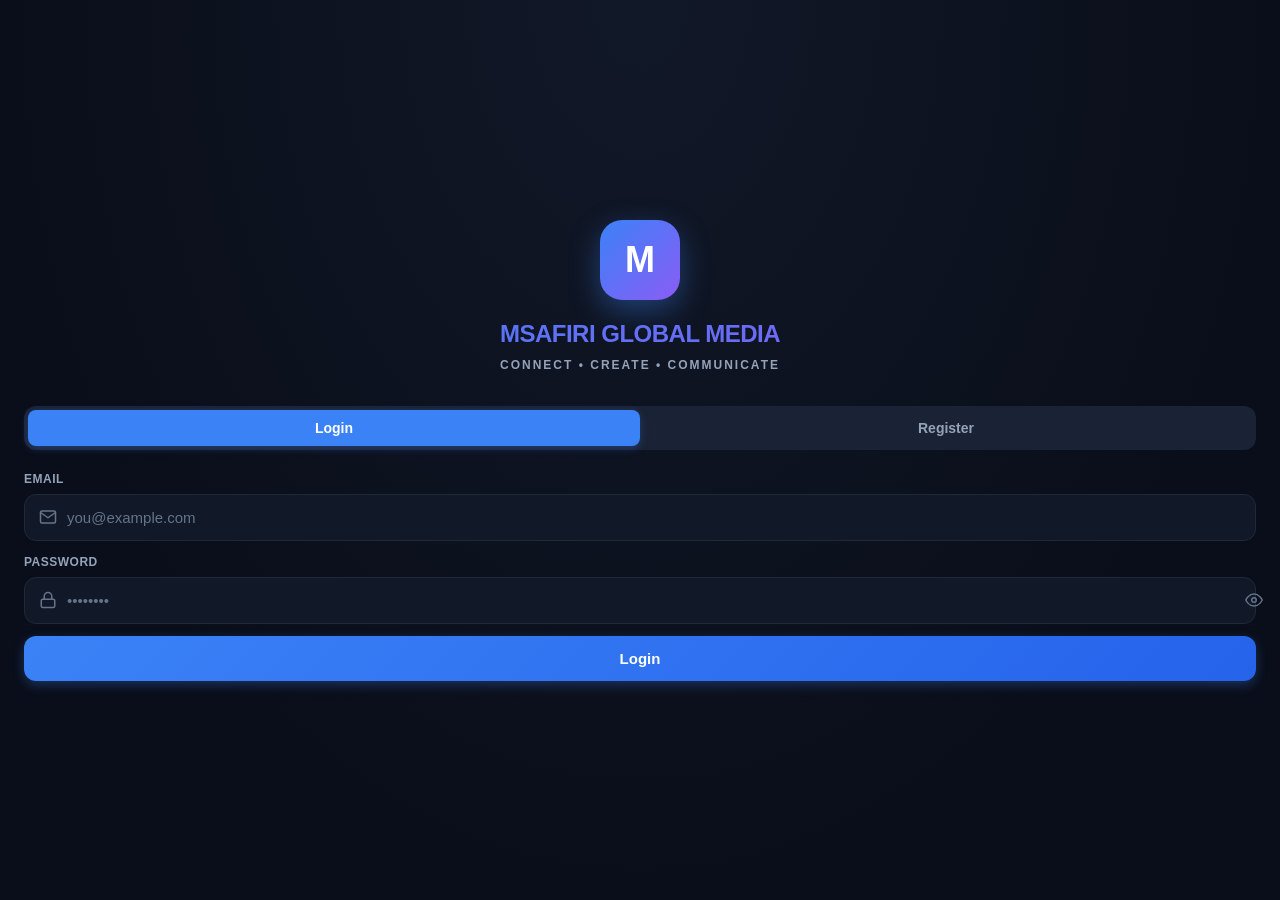
==== index.html @ a9b0aae4 "Update index.html" ====
<!DOCTYPE html>
<html lang="en" data-theme="dark">
<head>
<meta charset="UTF-8" />
<meta name="viewport" content="width=device-width, initial-scale=1.0, maximum-scale=1.0, user-scalable=no" />
<meta name="theme-color" content="#0a0e1a" />
<title>MSAFIRI GLOBAL MEDIA</title>
<style>
*{margin:0;padding:0;box-sizing:border-box;-webkit-tap-highlight-color:transparent}
:root{--bg:#0a0e1a;--bg-2:#111827;--bg-3:#1a2235;--bg-hover:#1f2937;--border:#1f2937;--border-2:#2d3748;--text:#f1f5f9;--text-2:#94a3b8;--text-3:#64748b;--accent:#3b82f6;--accent-hover:#2563eb;--accent-2:#8b5cf6;--success:#10b981;--danger:#ef4444;--warning:#f59e0b;--radius:12px;--radius-sm:8px;--radius-lg:16px;--shadow:0 4px 12px rgba(0,0,0,0.3);--font:-apple-system,BlinkMacSystemFont,'Segoe UI',Roboto,sans-serif}
[data-theme="light"]{--bg:#fff;--bg-2:#f8fafc;--bg-3:#f1f5f9;--bg-hover:#e2e8f0;--border:#e2e8f0;--border-2:#cbd5e1;--text:#0f172a;--text-2:#475569;--text-3:#94a3b8;--shadow:0 4px 12px rgba(0,0,0,0.08)}
html,body{height:100%;background:var(--bg);color:var(--text);font-family:var(--font);font-size:15px;line-height:1.5;overflow:hidden;transition:background .3s,color .3s}
body{display:flex;flex-direction:column}
input,textarea,button,select{font-family:inherit;font-size:inherit;outline:none;border:none;background:none;color:inherit}
button{cursor:pointer}img{max-width:100%;display:block}a{color:var(--accent);text-decoration:none}
::-webkit-scrollbar{width:6px;height:6px}::-webkit-scrollbar-track{background:transparent}::-webkit-scrollbar-thumb{background:var(--border-2);border-radius:3px}
.hidden{display:none!important}
.icon{width:22px;height:22px;stroke:currentColor;fill:none;stroke-width:2;stroke-linecap:round;stroke-linejoin:round;flex-shrink:0}
.icon-sm{width:18px;height:18px}.icon-lg{width:26px;height:26px}
.screen{position:fixed;inset:0;display:flex;flex-direction:column;background:var(--bg);z-index:10;overflow:hidden}
.screen.hidden{display:none}
#authScreen{display:flex;flex-direction:column;justify-content:center;padding:24px;overflow-y:auto;background:radial-gradient(ellipse at top,var(--bg-2) 0%,var(--bg) 70%)}
.auth-logo{text-align:center;margin-bottom:32px}
.auth-logo-mark{width:80px;height:80px;margin:0 auto 16px;background:linear-gradient(135deg,var(--accent),var(--accent-2));border-radius:22px;display:flex;align-items:center;justify-content:center;color:#fff;font-size:36px;font-weight:800;box-shadow:0 10px 30px rgba(59,130,246,.4)}
.auth-title{font-size:24px;font-weight:800;letter-spacing:-.5px;background:linear-gradient(135deg,var(--accent),var(--accent-2));-webkit-background-clip:text;-webkit-text-fill-color:transparent;background-clip:text}
.auth-subtitle{font-size:12px;color:var(--text-2);margin-top:4px;letter-spacing:2px;text-transform:uppercase;font-weight:600}
.auth-tabs{display:flex;background:var(--bg-3);border-radius:var(--radius);padding:4px;margin-bottom:20px}
.auth-tab{flex:1;padding:10px;border-radius:var(--radius-sm);font-weight:600;color:var(--text-2);transition:all .2s;font-size:14px}
.auth-tab.active{background:var(--accent);color:#fff;box-shadow:0 2px 8px rgba(59,130,246,.3)}
.auth-form{display:flex;flex-direction:column;gap:12px}
.field{display:flex;flex-direction:column;gap:6px}
.field label{font-size:12px;font-weight:600;color:var(--text-2);text-transform:uppercase;letter-spacing:.5px}
.input-wrap{position:relative;display:flex;align-items:center;background:var(--bg-2);border:1.5px solid var(--border);border-radius:var(--radius);transition:border-color .2s,background .2s}
.input-wrap:focus-within{border-color:var(--accent);background:var(--bg-3)}
.input-wrap .icon-sm{position:absolute;left:14px;color:var(--text-3);pointer-events:none}
.input-wrap input,.input-wrap textarea{flex:1;padding:14px 14px 14px 42px;font-size:15px;color:var(--text);background:transparent;width:100%}
.input-wrap input::placeholder,.input-wrap textarea::placeholder{color:var(--text-3)}
.password-toggle{position:absolute;right:12px;padding:6px;color:var(--text-3);display:flex;align-items:center;justify-content:center}
.btn{display:flex;align-items:center;justify-content:center;gap:8px;padding:14px 20px;border-radius:var(--radius);font-weight:600;font-size:15px;transition:all .2s;width:100%}
.btn-primary{background:linear-gradient(135deg,var(--accent),var(--accent-hover));color:#fff;box-shadow:0 4px 12px rgba(59,130,246,.3)}
.btn-primary:disabled{opacity:.6;cursor:not-allowed}
.btn-secondary{background:var(--bg-3);color:var(--text);border:1.5px solid var(--border)}
.btn-danger{background:var(--danger);color:#fff}
.btn-icon{width:40px;height:40px;padding:0;border-radius:50%;background:transparent;color:var(--text-2);display:flex;align-items:center;justify-content:center;transition:background .2s;flex-shrink:0}
.btn-icon:hover{background:var(--bg-hover);color:var(--text)}
.error-msg{background:rgba(239,68,68,.1);border:1px solid rgba(239,68,68,.3);color:#fca5a5;padding:10px 14px;border-radius:var(--radius-sm);font-size:13px;text-align:center}
.app-header{display:flex;align-items:center;justify-content:space-between;padding:12px 16px;background:var(--bg-2);border-bottom:1px solid var(--border);flex-shrink:0;position:sticky;top:0;z-index:5}
.app-header h1{font-size:17px;font-weight:800;letter-spacing:-.3px;background:linear-gradient(135deg,var(--accent),var(--accent-2));-webkit-background-clip:text;-webkit-text-fill-color:transparent;background-clip:text}
.app-header .header-actions{display:flex;gap:4px;align-items:center}
.app-main{flex:1;overflow-y:auto;overflow-x:hidden;padding-bottom:70px;-webkit-overflow-scrolling:touch}
.bottom-nav{position:fixed;bottom:0;left:0;right:0;display:flex;justify-content:space-around;align-items:center;background:var(--bg-2);border-top:1px solid var(--border);padding:8px 4px;z-index:50;padding-bottom:calc(8px + env(safe-area-inset-bottom,0px))}
.nav-item{flex:1;display:flex;flex-direction:column;align-items:center;gap:3px;padding:6px 2px;color:var(--text-3);transition:color .2s;position:relative;cursor:pointer}
.nav-item.active{color:var(--accent)}
.nav-item span{font-size:10px;font-weight:600}
.nav-item .badge{position:absolute;top:2px;right:50%;margin-right:-18px;background:var(--danger);color:#fff;font-size:9px;font-weight:700;min-width:16px;height:16px;border-radius:8px;display:flex;align-items:center;justify-content:center;padding:0 4px}
.toast-container{position:fixed;top:20px;left:50%;transform:translateX(-50%);z-index:9999;display:flex;flex-direction:column;gap:8px;pointer-events:none;width:calc(100% - 32px);max-width:400px}
.toast{background:var(--bg-3);border:1px solid var(--border-2);color:var(--text);padding:12px 16px;border-radius:var(--radius);font-size:14px;box-shadow:var(--shadow);animation:slideDown .3s;display:flex;align-items:center;gap:10px}
.toast.success{border-color:var(--success)}.toast.error{border-color:var(--danger)}.toast.info{border-color:var(--accent)}
@keyframes slideDown{from{opacity:0;transform:translateY(-20px)}to{opacity:1;transform:translateY(0)}}
.loader{width:20px;height:20px;border:2.5px solid rgba(255,255,255,.2);border-top-color:#fff;border-radius:50%;animation:spin .7s linear infinite}
.loader-lg{width:40px;height:40px;border-width:3px;border-color:var(--border);border-top-color:var(--accent)}
@keyframes spin{to{transform:rotate(360deg)}}
.loading-screen{position:fixed;inset:0;background:var(--bg);display:flex;align-items:center;justify-content:center;flex-direction:column;gap:16px;z-index:9999}
.loading-screen p{color:var(--text-2);font-size:14px}
.modal-overlay{position:fixed;inset:0;background:rgba(0,0,0,.7);display:flex;align-items:flex-end;justify-content:center;z-index:100;animation:fadeIn .2s}
@keyframes fadeIn{from{opacity:0}to{opacity:1}}
.modal-content{background:var(--bg-2);border-radius:var(--radius-lg) var(--radius-lg) 0 0;width:100%;max-width:500px;max-height:90vh;overflow-y:auto;animation:slideUp .3s;border-top:1px solid var(--border)}
@keyframes slideUp{from{transform:translateY(100%)}to{transform:translateY(0)}}
.modal-header{display:flex;align-items:center;justify-content:space-between;padding:16px;border-bottom:1px solid var(--border);position:sticky;top:0;background:var(--bg-2);z-index:1}
.modal-header h3{font-size:16px;font-weight:700}
.modal-body{padding:16px}
.modal-handle{width:40px;height:4px;background:var(--border-2);border-radius:2px;margin:8px auto 0}
.post-card{background:var(--bg-2);border-bottom:1px solid var(--border);margin-bottom:8px}
.post-header{display:flex;align-items:center;justify-content:space-between;padding:12px 16px 8px}
@media(min-width:640px){.post-card{border-radius:var(--radius);border:1px solid var(--border);margin:8px 12px}}
</style>
</head>
<body>

<div id="loadingScreen" class="loading-screen">
  <div class="loader loader-lg"></div>
  <p>Loading MSAFIRI...</p>
</div>

<div id="authScreen" class="screen hidden">
  <div class="auth-logo">
    <div class="auth-logo-mark">M</div>
    <div class="auth-title">MSAFIRI GLOBAL MEDIA</div>
    <div class="auth-subtitle">Connect • Create • Communicate</div>
  </div>
  <div class="auth-tabs">
    <button class="auth-tab active" data-tab="login">Login</button>
    <button class="auth-tab" data-tab="register">Register</button>
  </div>
  <form id="loginForm" class="auth-form">
    <div id="loginError" class="error-msg hidden"></div>
    <div class="field">
      <label>Email</label>
      <div class="input-wrap">
        <svg class="icon icon-sm" viewBox="0 0 24 24"><path d="M4 4h16c1.1 0 2 .9 2 2v12c0 1.1-.9 2-2 2H4c-1.1 0-2-.9-2-2V6c0-1.1.9-2 2-2z"/><polyline points="22,6 12,13 2,6"/></svg>
        <input type="email" id="loginEmail" placeholder="you@example.com" required autocomplete="email" />
      </div>
    </div>
    <div class="field">
      <label>Password</label>
      <div class="input-wrap">
        <svg class="icon icon-sm" viewBox="0 0 24 24"><rect x="3" y="11" width="18" height="11" rx="2"/><path d="M7 11V7a5 5 0 0 1 10 0v4"/></svg>
        <input type="password" id="loginPassword" placeholder="••••••••" required autocomplete="current-password" />
        <button type="button" class="password-toggle" data-target="loginPassword">
          <svg class="icon icon-sm" viewBox="0 0 24 24"><path d="M1 12s4-8 11-8 11 8 11 8-4 8-11 8-11-8-11-8z"/><circle cx="12" cy="12" r="3"/></svg>
        </button>
      </div>
    </div>
    <button type="submit" class="btn btn-primary" id="loginBtn"><span>Login</span></button>
  </form>
  <form id="registerForm" class="auth-form hidden">
    <div id="registerError" class="error-msg hidden"></div>
    <div class="field">
      <label>Full Name</label>
      <div class="input-wrap">
        <svg class="icon icon-sm" viewBox="0 0 24 24"><path d="M20 21v-2a4 4 0 0 0-4-4H8a4 4 0 0 0-4 4v2"/><circle cx="12" cy="7" r="4"/></svg>
        <input type="text" id="regName" placeholder="John Doe" required maxlength="100" />
      </div>
    </div>
    <div class="field">
      <label>Username (optional)</label>
      <div class="input-wrap">
        <svg class="icon icon-sm" viewBox="0 0 24 24"><circle cx="12" cy="12" r="4"/><path d="M16 8v5a3 3 0 0 0 6 0v-1a10 10 0 1 0-3.92 7.94"/></svg>
        <input type="text" id="regUsername" placeholder="johndoe" maxlength="30" />
      </div>
    </div>
    <div class="field">
      <label>Email</label>
      <div class="input-wrap">
        <svg class="icon icon-sm" viewBox="0 0 24 24"><path d="M4 4h16c1.1 0 2 .9 2 2v12c0 1.1-.9 2-2 2H4c-1.1 0-2-.9-2-2V6c0-1.1.9-2 2-2z"/><polyline points="22,6 12,13 2,6"/></svg>
        <input type="email" id="regEmail" placeholder="you@example.com" required autocomplete="email" />
      </div>
    </div>
    <div class="field">
      <label>Password</label>
      <div class="input-wrap">
        <svg class="icon icon-sm" viewBox="0 0 24 24"><rect x="3" y="11" width="18" height="11" rx="2"/><path d="M7 11V7a5 5 0 0 1 10 0v4"/></svg>
        <input type="password" id="regPassword" placeholder="At least 6 characters" required minlength="6" autocomplete="new-password" />
        <button type="button" class="password-toggle" data-target="regPassword">
          <svg class="icon icon-sm" viewBox="0 0 24 24"><path d="M1 12s4-8 11-8 11 8 11 8-4 8-11 8-11-8-11-8z"/><circle cx="12" cy="12" r="3"/></svg>
        </button>
      </div>
    </div>
    <button type="submit" class="btn btn-primary" id="registerBtn"><span>Create Account</span></button>
  </form>
</div>

<div id="appScreen" class="screen hidden">
  <header class="app-header">
    <h1 id="headerTitle">MSAFIRI</h1>
    <div class="header-actions">
      <button class="btn-icon" id="themeToggle" title="Toggle theme">
        <svg class="icon" viewBox="0 0 24 24"><path d="M21 12.79A9 9 0 1 1 11.21 3 7 7 0 0 0 21 12.79z"/></svg>
      </button>
      <button class="btn-icon" id="logoutBtn" title="Logout">
        <svg class="icon" viewBox="0 0 24 24"><path d="M9 21H5a2 2 0 0 1-2-2V5a2 2 0 0 1 2-2h4"/><polyline points="16 17 21 12 16 7"/><line x1="21" y1="12" x2="9" y2="12"/></svg>
      </button>
    </div>
  </header>
  <main class="app-main" id="appMain"></main>
  <nav class="bottom-nav" id="bottomNav">
    <a class="nav-item active" data-view="home">
      <svg class="icon" viewBox="0 0 24 24"><path d="M3 9l9-7 9 7v11a2 2 0 0 1-2 2H5a2 2 0 0 1-2-2z"/><polyline points="9 22 9 12 15 12 15 22"/></svg>
      <span>Home</span>
    </a>
    <a class="nav-item" data-view="search">
      <svg class="icon" viewBox="0 0 24 24"><circle cx="11" cy="11" r="8"/><line x1="21" y1="21" x2="16.65" y2="16.65"/></svg>
      <span>Search</span>
    </a>
    <a class="nav-item" data-view="create">
      <svg class="icon" viewBox="0 0 24 24"><circle cx="12" cy="12" r="10"/><line x1="12" y1="8" x2="12" y2="16"/><line x1="8" y1="12" x2="16" y2="12"/></svg>
      <span>Create</span>
    </a>
    <a class="nav-item" data-view="chats">
      <svg class="icon" viewBox="0 0 24 24"><path d="M21 15a2 2 0 0 1-2 2H7l-4 4V5a2 2 0 0 1 2-2h14a2 2 0 0 1 2 2z"/></svg>
      <span>Chats</span>
      <span class="badge hidden" id="chatsBadge">0</span>
    </a>
    <a class="nav-item" data-view="profile">
      <svg class="icon" viewBox="0 0 24 24"><path d="M20 21v-2a4 4 0 0 0-4-4H8a4 4 0 0 0-4 4v2"/><circle cx="12" cy="7" r="4"/></svg>
      <span>Profile</span>
    </a>
  </nav>
</div>

<div id="modalContainer"></div>
<div class="toast-container" id="toastContainer"></div>

<script>
/* ============================================================
   MSAFIRI GLOBAL MEDIA - PHASE 1 (Core)
   ============================================================ */

'use strict';

const API = window.location.origin;
let TOKEN = localStorage.getItem('msafiri_token') || null;
let CURRENT_USER = null;
let CURRENT_VIEW = 'home';
let CACHED_POSTS = [];
let CACHED_CHATS = [];

const $ = (sel) => document.querySelector(sel);
const $$ = (sel) => document.querySelectorAll(sel);

function el(tag, attrs = {}, ...children) {
  const node = document.createElement(tag);
  for (const [k, v] of Object.entries(attrs)) {
    if (k === 'class') node.className = v;
    else if (k === 'dataset') Object.assign(node.dataset, v);
    else if (k.startsWith('on') && typeof v === 'function') {
      node.addEventListener(k.slice(2).toLowerCase(), v);
    } else if (v !== null && v !== undefined && v !== false) {
      node.setAttribute(k, v);
    }
  }
  for (const c of children) {
    if (c == null || c === false) continue;
    if (typeof c === 'string') node.appendChild(document.createTextNode(c));
    else if (c instanceof Node) node.appendChild(c);
  }
  return node;
}

function esc(str) {
  if (str == null) return '';
  return String(str).replace(/&/g,'&amp;').replace(/</g,'&lt;').replace(/>/g,'&gt;').replace(/"/g,'&quot;').replace(/'/g,'&#39;');
}

// ============ API CLIENT (with retry & session handling) ============
async function api(path, opts = {}) {
  const headers = opts.headers || {};
  if (!(opts.body instanceof FormData)) {
    headers['Content-Type'] = headers['Content-Type'] || 'application/json';
  }
  if (TOKEN) headers['Authorization'] = `Bearer ${TOKEN}`;

  let res;
  try {
    res = await fetch(API + path, { ...opts, headers });
  } catch (networkErr) {
    console.warn('[MSAFIRI] Network error, retrying in 2s...');
    await new Promise(r => setTimeout(r, 2000));
    res = await fetch(API + path, { ...opts, headers });
  }

  let data = null;
  const ct = res.headers.get('content-type') || '';
  if (ct.includes('application/json')) {
    try { data = await res.json(); } catch (_) { data = null; }
  } else {
    data = await res.text();
  }

  if (!res.ok) {
    if (res.status === 401 && TOKEN && !path.includes('/login') && !path.includes('/register')) {
      console.warn('[MSAFIRI] Session expired');
      TOKEN = null;
      CURRENT_USER = null;
      localStorage.removeItem('msafiri_token');
      localStorage.removeItem('msafiri_token_time');
      showAuth();
    }
    const msg = (data && data.detail) || (data && data.message) || (typeof data === 'string' ? data : `HTTP ${res.status}`);
    const err = new Error(typeof msg === 'string' ? msg : JSON.stringify(msg));
    err.status = res.status;
    throw err;
  }
  return data;
}

// ============ TOAST ============
function toast(message, type = 'info', duration = 3000) {
  const container = $('#toastContainer');
  const t = el('div', { class: `toast ${type}` });
  const icons = {
    success: '<polyline points="20 6 9 17 4 12"/>',
    error: '<circle cx="12" cy="12" r="10"/><line x1="15" y1="9" x2="9" y2="15"/><line x1="9" y1="9" x2="15" y2="15"/>',
    info: '<circle cx="12" cy="12" r="10"/><line x1="12" y1="16" x2="12" y2="12"/><line x1="12" y1="8" x2="12.01" y2="8"/>',
  };
  t.innerHTML = `<svg class="icon icon-sm" viewBox="0 0 24 24" fill="none" stroke="currentColor" stroke-width="2" stroke-linecap="round" stroke-linejoin="round">${icons[type] || icons.info}</svg><span>${esc(message)}</span>`;
  container.appendChild(t);
  setTimeout(() => { t.style.opacity = '0'; t.style.transition = 'opacity .3s'; setTimeout(() => t.remove(), 300); }, duration);
}

// ============ THEME ============
function applyTheme(theme) {
  document.documentElement.setAttribute('data-theme', theme);
  localStorage.setItem('msafiri_theme', theme);
}
function initTheme() {
  const saved = localStorage.getItem('msafiri_theme') || 'dark';
  applyTheme(saved);
}
function toggleTheme() {
  const cur = document.documentElement.getAttribute('data-theme') || 'dark';
  const next = cur === 'dark' ? 'light' : 'dark';
  applyTheme(next);
  if (CURRENT_USER) {
    api('/api/profile', { method: 'PATCH', body: JSON.stringify({ theme: next }) }).catch(() => {});
  }
}

// ============ SESSION ============
function saveSession(token) {
  TOKEN = token;
  localStorage.setItem('msafiri_token', token);
  localStorage.setItem('msafiri_token_time', Date.now().toString());
  try { sessionStorage.setItem('msafiri_token', token); } catch(e) {}
}
function getSavedToken() {
  let t = localStorage.getItem('msafiri_token');
  if (!t) {
    try { t = sessionStorage.getItem('msafiri_token'); } catch(e) {}
  }
  return t;
}

// ============ AUTH ============
async function register(name, email, password, username) {
  return api('/api/register', { method: 'POST', body: JSON.stringify({ name, email, password, username: username || null }) });
}
async function login(email, password) {
  return api('/api/login', { method: 'POST', body: JSON.stringify({ email, password }) });
}
async function logout() {
  try { await api('/api/logout', { method: 'POST' }); } catch (_) {}
  TOKEN = null;
  CURRENT_USER = null;
  localStorage.removeItem('msafiri_token');
  localStorage.removeItem('msafiri_token_time');
  try { sessionStorage.removeItem('msafiri_token'); } catch(e) {}
  showAuth();
}
async function loadMe() {
  const data = await api('/api/me');
  CURRENT_USER = data.user;
  return CURRENT_USER;
}

// ============ SCREENS ============
function showAuth() {
  $('#loadingScreen').classList.add('hidden');
  $('#authScreen').classList.remove('hidden');
  $('#appScreen').classList.add('hidden');
}
function showApp() {
  $('#loadingScreen').classList.add('hidden');
  $('#authScreen').classList.add('hidden');
  $('#appScreen').classList.remove('hidden');
}

// ============ AUTH UI ============
$$('.auth-tab').forEach(tab => {
  tab.addEventListener('click', () => {
    const t = tab.dataset.tab;
    $$('.auth-tab').forEach(x => x.classList.toggle('active', x === tab));
    $('#loginForm').classList.toggle('hidden', t !== 'login');
    $('#registerForm').classList.toggle('hidden', t !== 'register');
    $('#loginError').classList.add('hidden');
    $('#registerError').classList.add('hidden');
  });
});

$$('.password-toggle').forEach(btn => {
  btn.addEventListener('click', () => {
    const inp = $('#' + btn.dataset.target);
    if (!inp) return;
    inp.type = inp.type === 'password' ? 'text' : 'password';
  });
});

$('#loginForm').addEventListener('submit', async (e) => {
  e.preventDefault();
  const btn = $('#loginBtn');
  const errEl = $('#loginError');
  errEl.classList.add('hidden');
  btn.disabled = true;
  btn.innerHTML = '<div class="loader"></div>';
  try {
    const email = $('#loginEmail').value.trim();
    const password = $('#loginPassword').value;
    const res = await login(email, password);
    saveSession(res.token);
    CURRENT_USER = res.user;
    toast('Welcome back!', 'success');
    await startApp();
  } catch (err) {
    errEl.textContent = err.message || 'Login failed';
    errEl.classList.remove('hidden');
  } finally {
    btn.disabled = false;
    btn.innerHTML = '<span>Login</span>';
  }
});

$('#registerForm').addEventListener('submit', async (e) => {
  e.preventDefault();
  const btn = $('#registerBtn');
  const errEl = $('#registerError');
  errEl.classList.add('hidden');
  btn.disabled = true;
  btn.innerHTML = '<div class="loader"></div>';
  try {
    const name = $('#regName').value.trim();
    const username = $('#regUsername').value.trim() || null;
    const email = $('#regEmail').value.trim();
    const password = $('#regPassword').value;
    const res = await register(name, email, password, username);
    saveSession(res.token);
    CURRENT_USER = res.user;
    toast('Account created!', 'success');
    await startApp();
  } catch (err) {
    errEl.textContent = err.message || 'Registration failed';
    errEl.classList.remove('hidden');
  } finally {
    btn.disabled = false;
    btn.innerHTML = '<span>Create Account</span>';
  }
});

$('#logoutBtn').addEventListener('click', () => {
  if (confirm('Logout from MSAFIRI?')) logout();
});
$('#themeToggle').addEventListener('click', toggleTheme);

// ============ HELPERS ============
function timeAgo(dateStr) {
  if (!dateStr) return '';
  const d = new Date(dateStr);
  const now = new Date();
  const s = Math.floor((now - d) / 1000);
  if (s < 60) return 'just now';
  if (s < 3600) return Math.floor(s / 60) + 'm';
  if (s < 86400) return Math.floor(s / 3600) + 'h';
  if (s < 604800) return Math.floor(s / 86400) + 'd';
  if (s < 2592000) return Math.floor(s / 604800) + 'w';
  return d.toLocaleDateString();
}
function initials(name) {
  if (!name) return '?';
  return name.split(' ').map(w => w[0]).slice(0, 2).join('').toUpperCase();
}
function avatarEl(user, size = 40) {
  const wrap = el('div', {
    style: `width:${size}px;height:${size}px;border-radius:50%;overflow:hidden;background:linear-gradient(135deg,#3b82f6,#8b5cf6);display:flex;align-items:center;justify-content:center;color:white;font-weight:700;font-size:${Math.round(size*0.4)}px;flex-shrink:0;`
  });
  if (user && user.avatar) {
    wrap.appendChild(el('img', { src: user.avatar, style: 'width:100%;height:100%;object-fit:cover;' }));
  } else {
    wrap.textContent = initials(user && user.name);
  }
  return wrap;
}

// ============ POST RENDERER ============
function renderPost(post) {
  const card = el('article', { class: 'post-card', dataset: { postId: post.id } });
  const header = el('div', { class: 'post-header' });
  const userInfo = el('div', {
    style: 'display:flex;align-items:center;gap:10px;cursor:pointer;',
    onclick: () => openProfile(post.user.id),
  });
  userInfo.appendChild(avatarEl(post.user, 40));
  const names = el('div');
  names.appendChild(el('div', { style: 'font-weight:600;font-size:14px;' }, post.user.name));
  const uname = post.user.username ? '@' + post.user.username + ' · ' : '';
  names.appendChild(el('div', { style: 'font-size:12px;color:var(--text-3);' }, uname + timeAgo(post.created_at)));
  userInfo.appendChild(names);
  header.appendChild(userInfo);
  if (CURRENT_USER && post.user.id === CURRENT_USER.id) {
    const menuBtn = el('button', { class: 'btn-icon', style: 'width:32px;height:32px;' });
    menuBtn.innerHTML = '<svg class="icon icon-sm" viewBox="0 0 24 24"><circle cx="12" cy="5" r="1.5"/><circle cx="12" cy="12" r="1.5"/><circle cx="12" cy="19" r="1.5"/></svg>';
    menuBtn.addEventListener('click', (e) => { e.stopPropagation(); openPostMenu(post); });
    header.appendChild(menuBtn);
  }
  card.appendChild(header);
  if (post.caption) {
    card.appendChild(el('div', { style: 'padding:0 16px 12px;font-size:14px;line-height:1.5;white-space:pre-wrap;word-break:break-word;' }, post.caption));
  }
  if (post.media) {
    const mediaWrap = el('div', { style: 'background:#000;display:flex;justify-content:center;' });
    if (post.media_type === 'video') {
      mediaWrap.appendChild(el('video', { src: post.media, controls: true, playsinline: true, style: 'max-width:100%;max-height:70vh;display:block;' }));
    } else {
      mediaWrap.appendChild(el('img', { src: post.media, style: 'max-width:100%;max-height:70vh;display:block;object-fit:contain;', loading: 'lazy' }));
    }
    card.appendChild(mediaWrap);
  }
  const actions = el('div', { style: 'display:flex;align-items:center;gap:2px;padding:8px 8px 12px;' });
  actions.appendChild(makeActionBtn(post.liked, 'like', post.likes_count || 0, post.liked ? 'var(--danger)' : null, () => toggleLike(post)));
  actions.appendChild(makeActionBtn(false, 'comment', post.comments_count || 0, null, () => openComments(post)));
  actions.appendChild(makeActionBtn(false, 'reshare', post.reshares_count || 0, null, () => toggleReshare(post)));
  actions.appendChild(makeActionBtn(post.saved, 'save', null, post.saved ? 'var(--accent)' : null, () => toggleSave(post)));
  card.appendChild(actions);
  return card;
}

function makeActionBtn(filled, kind, count, color, onClick) {
  const btn = el('button', {
    class: 'btn-icon',
    style: `flex:1;height:36px;gap:6px;padding:0 8px;border-radius:8px;color:${color || 'var(--text-2)'};display:flex;align-items:center;justify-content:center;font-size:13px;font-weight:600;`,
  });
  const icons = {
    like: '<path d="M20.84 4.61a5.5 5.5 0 0 0-7.78 0L12 5.67l-1.06-1.06a5.5 5.5 0 0 0-7.78 7.78l1.06 1.06L12 21.23l7.78-7.78 1.06-1.06a5.5 5.5 0 0 0 0-7.78z"/>',
    comment: '<path d="M21 11.5a8.38 8.38 0 0 1-.9 3.8 8.5 8.5 0 0 1-7.6 4.7 8.38 8.38 0 0 1-3.8-.9L3 21l1.9-5.7a8.38 8.38 0 0 1-.9-3.8 8.5 8.5 0 0 1 4.7-7.6 8.38 8.38 0 0 1 3.8-.9h.5a8.48 8.48 0 0 1 8 8v.5z"/>',
    reshare: '<polyline points="17 1 21 5 17 9"/><path d="M3 11V9a4 4 0 0 1 4-4h14"/><polyline points="7 23 3 19 7 15"/><path d="M21 13v2a4 4 0 0 1-4 4H3"/>',
    save: '<path d="M19 21l-7-5-7 5V5a2 2 0 0 1 2-2h10a2 2 0 0 1 2 2z"/>',
  };
  const fillStyle = filled ? 'fill:currentColor;' : '';
  btn.innerHTML = `<svg class="icon icon-sm" viewBox="0 0 24 24" style="${fillStyle}">${icons[kind]}</svg>${count != null ? `<span>${count > 0 ? count : ''}</span>` : ''}`;
  btn.addEventListener('click', (e) => { e.stopPropagation(); onClick(); });
  return btn;
}

// ============ FEED ============
async function loadFeed(feedType = 'all') {
  const main = $('#appMain');
  main.innerHTML = '<div style="display:flex;justify-content:center;padding:40px;"><div class="loader loader-lg"></div></div>';
  try {
    const data = await api('/api/posts?feed=' + encodeURIComponent(feedType) + '&limit=30');
    CACHED_POSTS = data.posts || [];
    renderFeed(feedType);
  } catch (err) {
    main.innerHTML = `<div style="padding:40px;text-align:center;color:var(--text-2);"><p>Failed to load feed</p><p style="font-size:13px;margin-top:8px;">${esc(err.message)}</p></div>`;
  }
}

function renderFeed(feedType = 'all') {
  const main = $('#appMain');
  main.innerHTML = '';
  const tabs = el('div', { style: 'display:flex;background:var(--bg-2);border-bottom:1px solid var(--border);position:sticky;top:0;z-index:4;' });
  ['all', 'following'].forEach(f => {
    const active = f === feedType;
    const t = el('button', {
      style: `flex:1;padding:12px;font-weight:600;font-size:14px;color:${active ? 'var(--accent)' : 'var(--text-2)'};border-bottom:2px solid ${active ? 'var(--accent)' : 'transparent'};`,
      onclick: () => loadFeed(f),
    }, f === 'all' ? 'For You' : 'Following');
    tabs.appendChild(t);
  });
  main.appendChild(tabs);

  if (CACHED_POSTS.length === 0) {
    main.appendChild(el('div', { style: 'padding:60px 20px;text-align:center;color:var(--text-2);' },
      el('p', {}, 'No posts yet'),
      el('p', { style: 'margin-top:8px;font-size:14px;' }, 'Be the first to share something!')));
    return;
  }
  for (const p of CACHED_POSTS) main.appendChild(renderPost(p));
}

// ============ ACTIONS ============
async function toggleLike(post) {
  try {
    if (post.liked) {
      await api(`/api/posts/${post.id}/like`, { method: 'DELETE' });
      post.liked = false;
      post.likes_count = Math.max(0, (post.likes_count || 0) - 1);
    } else {
      await api(`/api/posts/${post.id}/like`, { method: 'POST' });
      post.liked = true;
      post.likes_count = (post.likes_count || 0) + 1;
    }
    updatePostCard(post);
  } catch (err) { toast(err.message, 'error'); }
}

async function toggleSave(post) {
  try {
    if (post.saved) {
      await api(`/api/posts/${post.id}/save`, { method: 'DELETE' });
      post.saved = false;
      toast('Removed', 'info');
    } else {
      await api(`/api/posts/${post.id}/save`, { method: 'POST' });
      post.saved = true;
      toast('Saved', 'success');
    }
    updatePostCard(post);
  } catch (err) { toast(err.message, 'error'); }
}

async function toggleReshare(post) {
  try {
    await api(`/api/posts/${post.id}/reshare`, { method: 'POST' });
    post.reshares_count = (post.reshares_count || 0) + 1;
    toast('Reshared', 'success');
    updatePostCard(post);
  } catch (err) { toast(err.message, 'error'); }
}

function updatePostCard(post) {
  const old = document.querySelector(`[data-post-id="${post.id}"]`);
  if (!old) return;
  old.replaceWith(renderPost(post));
}

// ============ SHEET / MODAL ============
function openSheet(title, items, contentNode = null) {
  const container = $('#modalContainer');
  container.innerHTML = '';
  const overlay = el('div', { class: 'modal-overlay', onclick: (e) => { if (e.target === overlay) closeModal(); } });
  const content = el('div', { class: 'modal-content' });
  content.appendChild(el('div', { class: 'modal-handle' }));
  if (title) {
    const h = el('div', { class: 'modal-header' });
    h.appendChild(el('h3', {}, title));
    const cb = el('button', { class: 'btn-icon', onclick: closeModal });
    cb.innerHTML = '<svg class="icon" viewBox="0 0 24 24"><line x1="18" y1="6" x2="6" y2="18"/><line x1="6" y1="6" x2="18" y2="18"/></svg>';
    h.appendChild(cb);
    content.appendChild(h);
  }
  const body = el('div', { class: 'modal-body', style: 'padding:8px 0;' });
  if (contentNode) body.appendChild(contentNode);
  if (items) {
    for (const item of items) {
      const btn = el('button', {
        style: `display:block;width:100%;text-align:left;padding:14px 20px;font-size:15px;background:none;color:${item.danger ? 'var(--danger)' : 'var(--text)'};`,
        onclick: () => { closeModal(); item.onClick && item.onClick(); }
      }, item.label);
      body.appendChild(btn);
    }
  }
  content.appendChild(body);
  overlay.appendChild(content);
  container.appendChild(overlay);
}
function closeModal() { $('#modalContainer').innerHTML = ''; }

// ============ POST MENU ============
function openPostMenu(post) {
  const items = [];
  if (CURRENT_USER && post.user.id === CURRENT_USER.id) {
    items.push({ label: 'Delete Post', danger: true, onClick: async () => {
      if (!confirm('Delete this post?')) return;
      try {
        await api(`/api/posts/${post.id}`, { method: 'DELETE' });
        toast('Deleted', 'success');
        CACHED_POSTS = CACHED_POSTS.filter(p => p.id !== post.id);
        renderFeed();
      } catch (err) { toast(err.message, 'error'); }
    }});
  }
  items.push({ label: 'Copy Link', onClick: () => {
    const url = `${API}/?post=${post.id}`;
    if (navigator.clipboard) navigator.clipboard.writeText(url).then(() => toast('Copied', 'success'));
    else toast(url, 'info');
  }});
  openSheet('Post Options', items);
}

// ============ POST CREATOR ============
function openCreatePost() {
  const container = $('#modalContainer');
  container.innerHTML = '';
  const overlay = el('div', { class: 'modal-overlay', onclick: (e) => { if (e.target === overlay) closeModal(); } });
  const content = el('div', { class: 'modal-content' });
  const h = el('div', { class: 'modal-header' });
  h.appendChild(el('h3', {}, 'Create Post'));
  const closeBtn = el('button', { class: 'btn-icon', onclick: closeModal });
  closeBtn.innerHTML = '<svg class="icon" viewBox="0 0 24 24"><line x1="18" y1="6" x2="6" y2="18"/><line x1="6" y1="6" x2="18" y2="18"/></svg>';
  h.appendChild(closeBtn);
  content.appendChild(h);
  const body = el('div', { class: 'modal-body' });
  const textarea = el('textarea', {
    placeholder: "What's on your mind?", rows: 5,
    style: 'width:100%;background:var(--bg-3);border:1px solid var(--border);border-radius:var(--radius);padding:12px;font-size:15px;color:var(--text);resize:none;font-family:inherit;',
    maxlength: 2000,
  });
  body.appendChild(textarea);
  const preview = el('div', { style: 'margin-top:12px;display:none;position:relative;border-radius:var(--radius);overflow:hidden;background:#000;' });
  body.appendChild(preview);
  let selectedFile = null;
  let previewURL = null;
  const fileInput = el('input', { type: 'file', style: 'display:none' });
  fileInput.addEventListener('change', () => {
    const f = fileInput.files && fileInput.files[0];
    if (!f) return;
    const maxMB = f.type.startsWith('video/') ? 50 : 5;
    if (f.size > maxMB * 1024 * 1024) {
      toast(`File too large. Max ${maxMB} MB.`, 'error');
      fileInput.value = '';
      return;
    }
    selectedFile = f;
    if (previewURL) URL.revokeObjectURL(previewURL);
    previewURL = URL.createObjectURL(f);
    preview.innerHTML = '';
    preview.style.display = 'block';
    if (f.type.startsWith('video/')) {
      preview.appendChild(el('video', { src: previewURL, controls: true, playsinline: true, style: 'width:100%;max-height:300px;display:block;' }));
    } else if (f.type.startsWith('image/')) {
      preview.appendChild(el('img', { src: previewURL, style: 'width:100%;max-height:300px;display:block;object-fit:contain;' }));
    } else {
      preview.appendChild(el('div', { style: 'padding:16px;text-align:center;color:var(--text);' }, '📎 ' + f.name));
    }
    const rm = el('button', {
      style: 'position:absolute;top:8px;right:8px;width:32px;height:32px;border-radius:50%;background:rgba(0,0,0,0.7);color:white;display:flex;align-items:center;justify-content:center;',
      onclick: () => {
        selectedFile = null;
        if (previewURL) URL.revokeObjectURL(previewURL);
        previewURL = null;
        fileInput.value = '';
        preview.style.display = 'none';
      }
    });
    rm.innerHTML = '<svg class="icon icon-sm" viewBox="0 0 24 24"><line x1="18" y1="6" x2="6" y2="18"/><line x1="6" y1="6" x2="18" y2="18"/></svg>';
    preview.appendChild(rm);
  });
  body.appendChild(fileInput);
  const mediaActions = el('div', { style: 'display:flex;gap:6px;margin-top:12px;' });
  const photoBtn = el('button', { class: 'btn btn-secondary', style: 'flex:1;padding:10px 6px;font-size:12px;', onclick: () => { fileInput.accept = 'image/*'; fileInput.click(); } });
  photoBtn.innerHTML = '<svg class="icon icon-sm" viewBox="0 0 24 24"><rect x="3" y="3" width="18" height="18" rx="2"/><circle cx="8.5" cy="8.5" r="1.5"/><polyline points="21 15 16 10 5 21"/></svg><span>Photo</span>';
  mediaActions.appendChild(photoBtn);
  const videoBtn = el('button', { class: 'btn btn-secondary', style: 'flex:1;padding:10px 6px;font-size:12px;', onclick: () => { fileInput.accept = 'video/*'; fileInput.click(); } });
  videoBtn.innerHTML = '<svg class="icon icon-sm" viewBox="0 0 24 24"><polygon points="23 7 16 12 23 17 23 7"/><rect x="1" y="5" width="15" height="14" rx="2"/></svg><span>Video</span>';
  mediaActions.appendChild(videoBtn);
  const fileBtn = el('button', { class: 'btn btn-secondary', style: 'flex:1;padding:10px 6px;font-size:12px;', onclick: () => { fileInput.accept = '*/*'; fileInput.click(); } });
  fileBtn.innerHTML = '<svg class="icon icon-sm" viewBox="0 0 24 24"><path d="M13 2H6a2 2 0 0 0-2 2v16a2 2 0 0 0 2 2h12a2 2 0 0 0 2-2V9z"/><polyline points="13 2 13 9 20 9"/></svg><span>File</span>';
  mediaActions.appendChild(fileBtn);
  body.appendChild(mediaActions);
  const postBtn = el('button', {
    class: 'btn btn-primary',
    style: 'margin-top:10px;',
    onclick: async () => {
      const caption = textarea.value.trim();
      if (!caption && !selectedFile) { toast('Add text or media', 'error'); return; }
      postBtn.disabled = true;
      postBtn.innerHTML = '<div class="loader"></div>';
      try {
        const fd = new FormData();
        fd.append('caption', caption);
        if (selectedFile) fd.append('file', selectedFile);
        await api('/api/posts', { method: 'POST', body: fd });
        toast('Posted!', 'success');
        closeModal();
        loadFeed('all');
      } catch (err) {
        toast(err.message, 'error');
        postBtn.disabled = false;
        postBtn.innerHTML = '<span>Post</span>';
      }
    },
  }, el('span', {}, 'Post'));
  body.appendChild(postBtn);
  content.appendChild(body);
  overlay.appendChild(content);
  container.appendChild(overlay);
}

// ============ COMMENTS ============
async function openComments(post) {
  const container = $('#modalContainer');
  container.innerHTML = '';
  const overlay = el('div', { class: 'modal-overlay', onclick: (e) => { if (e.target === overlay) closeModal(); } });
  const content = el('div', { class: 'modal-content', style: 'height:85vh;display:flex;flex-direction:column;' });
  const h = el('div', { class: 'modal-header' });
  h.appendChild(el('h3', {}, `Comments (${post.comments_count || 0})`));
  const closeBtn = el('button', { class: 'btn-icon', onclick: closeModal });
  closeBtn.innerHTML = '<svg class="icon" viewBox="0 0 24 24"><line x1="18" y1="6" x2="6" y2="18"/><line x1="6" y1="6" x2="18" y2="18"/></svg>';
  h.appendChild(closeBtn);
  content.appendChild(h);
  const list = el('div', { style: 'flex:1;overflow-y:auto;padding:12px 16px;' });
  list.innerHTML = '<div style="text-align:center;padding:20px;"><div class="loader" style="margin:0 auto;"></div></div>';
  content.appendChild(list);
  const form = el('form', {
    style: 'display:flex;gap:8px;padding:12px;border-top:1px solid var(--border);background:var(--bg-2);',
    onsubmit: async (e) => {
      e.preventDefault();
      const inp = form.querySelector('input');
      const text = inp.value.trim();
      if (!text) return;
      const submitBtn = form.querySelector('button');
      submitBtn.disabled = true;
      try {
        const res = await api(`/api/posts/${post.id}/comments`, { method: 'POST', body: JSON.stringify({ text }) });
        inp.value = '';
        post.comments_count = (post.comments_count || 0) + 1;
        renderSingleComment(res.comment, list);
        updatePostCard(post);
      } catch (err) { toast(err.message, 'error'); }
      submitBtn.disabled = false;
    },
  });
  const inp = el('input', { type: 'text', placeholder: 'Add a comment...', maxlength: 2000, style: 'flex:1;padding:10px 14px;background:var(--bg-3);border:1px solid var(--border);border-radius:20px;font-size:14px;color:var(--text);' });
  form.appendChild(inp);
  const sendBtn = el('button', { type: 'submit', class: 'btn-icon', style: 'background:var(--accent);color:white;width:40px;height:40px;border-radius:50%;' });
  sendBtn.innerHTML = '<svg class="icon icon-sm" viewBox="0 0 24 24"><line x1="22" y1="2" x2="11" y2="13"/><polygon points="22 2 15 22 11 13 2 9 22 2"/></svg>';
  form.appendChild(sendBtn);
  content.appendChild(form);
  overlay.appendChild(content);
  container.appendChild(overlay);
  try {
    const data = await api(`/api/posts/${post.id}/comments`);
    list.innerHTML = '';
    if (!data.comments || data.comments.length === 0) {
      list.innerHTML = '<div style="text-align:center;padding:40px;color:var(--text-2);font-size:14px;">No comments yet. Be the first!</div>';
    } else {
      for (const c of data.comments) renderSingleComment(c, list);
    }
  } catch (err) {
    list.innerHTML = `<div style="text-align:center;padding:20px;color:var(--danger);">${esc(err.message)}</div>`;
  }
}

function renderSingleComment(c, list) {
  const row = el('div', { style: 'display:flex;gap:10px;margin-bottom:16px;' });
  row.appendChild(avatarEl(c.user, 36));
  const right = el('div', { style: 'flex:1;min-width:0;' });
  right.appendChild(el('div', { style: 'font-size:13px;font-weight:600;' }, c.user.name));
  right.appendChild(el('div', { style: 'font-size:14px;line-height:1.4;word-break:break-word;margin-top:2px;' }, c.text));
  right.appendChild(el('div', { style: 'font-size:11px;color:var(--text-3);margin-top:4px;' }, timeAgo(c.created_at)));
  row.appendChild(right);
  list.appendChild(row);
  list.scrollTop = list.scrollHeight;
}

// ============ PROFILE ============
async function openProfile(userId) {
  const main = $('#appMain');
  main.innerHTML = '<div style="display:flex;justify-content:center;padding:40px;"><div class="loader loader-lg"></div></div>';
  switchView('profile');
  try {
    const data = await api(`/api/users/${userId}`);
    const u = data.user;
    main.innerHTML = '';
    const cover = el('div', { style: 'height:120px;background:linear-gradient(135deg,var(--accent),var(--accent-2));' });
    main.appendChild(cover);
    const info = el('div', { style: 'padding:0 16px 16px;margin-top:-50px;position:relative;' });
    const av = avatarEl(u, 100);
    av.style.border = '4px solid var(--bg)';
    info.appendChild(av);
    info.appendChild(el('div', { style: 'font-size:20px;font-weight:700;margin-top:8px;' }, u.name));
    if (u.username) info.appendChild(el('div', { style: 'font-size:14px;color:var(--text-2);' }, '@' + u.username));
    if (u.bio) info.appendChild(el('div', { style: 'font-size:14px;line-height:1.5;margin-top:12px;' }, u.bio));
    if (u.location) info.appendChild(el('div', { style: 'font-size:13px;color:var(--text-2);margin-top:8px;' }, '📍 ' + u.location));
    const stats = el('div', { style: 'display:flex;gap:24px;margin-top:16px;' });
    [
      { label: 'Posts', value: u.posts_count || 0 },
      { label: 'Followers', value: u.followers_count || 0 },
      { label: 'Following', value: u.following_count || 0 },
    ].forEach(s => {
      const box = el('div');
      box.appendChild(el('div', { style: 'font-weight:700;font-size:16px;' }, String(s.value)));
      box.appendChild(el('div', { style: 'font-size:12px;color:var(--text-3);' }, s.label));
      stats.appendChild(box);
    });
    info.appendChild(stats);
    const actions = el('div', { style: 'display:flex;gap:8px;margin-top:16px;' });
    if (CURRENT_USER && u.id === CURRENT_USER.id) {
      const editBtn = el('button', { class: 'btn btn-secondary', style: 'flex:1;', onclick: () => openEditProfile() }, 'Edit Profile');
      actions.appendChild(editBtn);
    } else {
      const followBtn = el('button', {
        class: 'btn ' + (u.is_following ? 'btn-secondary' : 'btn-primary'),
        style: 'flex:1;',
        onclick: async () => {
          try {
            if (u.is_following) {
              await api(`/api/users/${u.id}/follow`, { method: 'DELETE' });
              u.is_following = false;
              u.followers_count = Math.max(0, (u.followers_count || 1) - 1);
            } else {
              await api(`/api/users/${u.id}/follow`, { method: 'POST' });
              u.is_following = true;
              u.followers_count = (u.followers_count || 0) + 1;
            }
            openProfile(u.id);
          } catch (err) { toast(err.message, 'error'); }
        }
      }, el('span', {}, u.is_following ? 'Following' : 'Follow'));
      actions.appendChild(followBtn);
      const msgBtn = el('button', { class: 'btn btn-secondary', style: 'flex:0 0 auto;width:auto;padding:14px;' });
      msgBtn.innerHTML = '<svg class="icon" viewBox="0 0 24 24"><path d="M21 15a2 2 0 0 1-2 2H7l-4 4V5a2 2 0 0 1 2-2h14a2 2 0 0 1 2 2z"/></svg>';
      msgBtn.addEventListener('click', () => openChatWith(u));
      actions.appendChild(msgBtn);
    }
    info.appendChild(actions);
    main.appendChild(info);
    main.appendChild(el('div', { style: 'padding:12px 16px;border-top:1px solid var(--border);font-weight:600;font-size:14px;' }, 'Posts'));
    const postsWrap = el('div');
    main.appendChild(postsWrap);
    try {
      const pdata = await api(`/api/users/${u.id}/posts`);
      if (!pdata.posts || pdata.posts.length === 0) {
        postsWrap.innerHTML = '<div style="padding:40px;text-align:center;color:var(--text-2);font-size:14px;">No posts yet</div>';
      } else {
        for (const p of pdata.posts) postsWrap.appendChild(renderPost(p));
      }
    } catch (err) {
      postsWrap.innerHTML = `<div style="padding:20px;text-align:center;color:var(--danger);">${esc(err.message)}</div>`;
    }
  } catch (err) {
    main.innerHTML = `<div style="padding:40px;text-align:center;color:var(--text-2);">${esc(err.message)}</div>`;
  }
}

// ============ EDIT PROFILE ============
function openEditProfile() {
  const container = $('#modalContainer');
  container.innerHTML = '';
  const overlay = el('div', { class: 'modal-overlay', onclick: (e) => { if (e.target === overlay) closeModal(); } });
  const content = el('div', { class: 'modal-content' });
  const h = el('div', { class: 'modal-header' });
  h.appendChild(el('h3', {}, 'Edit Profile'));
  const cb = el('button', { class: 'btn-icon', onclick: closeModal });
  cb.innerHTML = '<svg class="icon" viewBox="0 0 24 24"><line x1="18" y1="6" x2="6" y2="18"/><line x1="6" y1="6" x2="18" y2="18"/></svg>';
  h.appendChild(cb);
  content.appendChild(h);
  const body = el('div', { class: 'modal-body' });

  const avatarSection = el('div', { style: 'text-align:center;margin-bottom:20px;' });
  const avatarPreview = el('div', {
    style: 'width:100px;height:100px;margin:0 auto;border-radius:50%;overflow:hidden;background:linear-gradient(135deg,#3b82f6,#8b5cf6);display:flex;align-items:center;justify-content:center;color:white;font-weight:700;font-size:40px;position:relative;cursor:pointer;border:3px solid var(--border);',
    onclick: () => avatarInput.click(),
  });
  function setAvatarPreview(src) {
    avatarPreview.innerHTML = '';
    if (src) {
      avatarPreview.appendChild(el('img', { src, style: 'width:100%;height:100%;object-fit:cover;' }));
    } else {
      avatarPreview.textContent = initials(CURRENT_USER.name);
    }
  }
  setAvatarPreview(CURRENT_USER.avatar);

  const cameraBadge = el('div', { style: 'position:absolute;bottom:0;right:0;background:var(--accent);width:32px;height:32px;border-radius:50%;display:flex;align-items:center;justify-content:center;border:2px solid var(--bg);' });
  cameraBadge.innerHTML = '<svg class="icon icon-sm" viewBox="0 0 24 24" style="stroke:white;"><path d="M23 19a2 2 0 0 1-2 2H3a2 2 0 0 1-2-2V8a2 2 0 0 1 2-2h4l2-3h6l2 3h4a2 2 0 0 1 2 2z"/><circle cx="12" cy="13" r="4"/></svg>';
  avatarPreview.appendChild(cameraBadge);
  avatarSection.appendChild(avatarPreview);

  const changePhotoText = el('div', { style: 'margin-top:10px;color:var(--accent);font-size:14px;font-weight:600;cursor:pointer;', onclick: () => avatarInput.click() }, 'Change Profile Picture');
  avatarSection.appendChild(changePhotoText);

  const avatarInput = el('input', { type: 'file', accept: 'image/*', style: 'display:none' });
  avatarInput.addEventListener('change', async () => {
    const f = avatarInput.files && avatarInput.files[0];
    if (!f) return;
    if (f.size > 2 * 1024 * 1024) { toast('Avatar too large (max 2 MB)', 'error'); avatarInput.value = ''; return; }
    if (!f.type.startsWith('image/')) { toast('Avatar must be an image', 'error'); avatarInput.value = ''; return; }
    const reader = new FileReader();
    reader.onload = (ev) => setAvatarPreview(ev.target.result);
    reader.readAsDataURL(f);
    const fd = new FormData();
    fd.append('file', f);
    changePhotoText.textContent = 'Uploading...';
    changePhotoText.style.color = 'var(--text-3)';
    try {
      const res = await api('/api/profile/avatar', { method: 'POST', body: fd });
      toast('Profile picture updated!', 'success');
      CURRENT_USER.avatar = res.avatar;
      changePhotoText.textContent = 'Change Profile Picture';
      changePhotoText.style.color = 'var(--accent)';
    } catch (err) {
      toast(err.message, 'error');
      setAvatarPreview(CURRENT_USER.avatar);
      changePhotoText.textContent = 'Change Profile Picture';
      changePhotoText.style.color = 'var(--accent)';
    }
  });
  avatarSection.appendChild(avatarInput);
  body.appendChild(avatarSection);

  const fields = [
    { key: 'name', label: 'Name', value: CURRENT_USER.name || '' },
    { key: 'username', label: 'Username', value: CURRENT_USER.username || '' },
    { key: 'bio', label: 'Bio', value: CURRENT_USER.bio || '', multiline: true },
    { key: 'location', label: 'Location', value: CURRENT_USER.location || '' },
  ];
  const inputs = {};
  for (const f of fields) {
    const wrap = el('div', { class: 'field', style: 'margin-bottom:12px;' });
    wrap.appendChild(el('label', {}, f.label));
    const inpWrap = el('div', { class: 'input-wrap no-icon' });
    const inp = f.multiline
      ? el('textarea', { rows: 3, style: 'padding:12px;resize:none;' })
      : el('input', { type: 'text' });
    inp.value = f.value;
    inpWrap.appendChild(inp);
    wrap.appendChild(inpWrap);
    body.appendChild(wrap);
    inputs[f.key] = inp;
  }

  const saveBtn = el('button', {
    class: 'btn btn-primary',
    style: 'margin-top:8px;',
    onclick: async () => {
      saveBtn.disabled = true;
      saveBtn.innerHTML = '<div class="loader"></div>';
      try {
        await api('/api/profile', {
          method: 'PATCH',
          body: JSON.stringify({
            name: inputs.name.value.trim(),
            username: inputs.username.value.trim() || null,
            bio: inputs.bio.value.trim(),
            location: inputs.location.value.trim(),
          }),
        });
        toast('Profile saved', 'success');
        await loadMe();
        closeModal();
        openProfile(CURRENT_USER.id);
      } catch (err) {
        toast(err.message, 'error');
        saveBtn.disabled = false;
        saveBtn.innerHTML = 'Save Changes';
      }
    }
  }, el('span', {}, 'Save Changes'));
  body.appendChild(saveBtn);
  content.appendChild(body);
  overlay.appendChild(content);
  container.appendChild(overlay);
}
// ============================================================
// PART 3: CHATS, SEARCH, NAVIGATION, INIT
// ============================================================

// ============ CHATS LIST ============
async function openChats() {
  const main = $('#appMain');
  main.innerHTML = '<div style="display:flex;justify-content:center;padding:40px;"><div class="loader loader-lg"></div></div>';
  switchView('chats');
  try {
    const data = await api('/api/messages');
    CACHED_CHATS = data.chats || [];
    renderChatList();
  } catch (err) {
    main.innerHTML = `<div style="padding:40px;text-align:center;color:var(--text-2);">${esc(err.message)}</div>`;
  }
}

function renderChatList() {
  const main = $('#appMain');
  main.innerHTML = '';
  const header = el('div', { style: 'padding:16px;border-bottom:1px solid var(--border);' });
  header.appendChild(el('h2', { style: 'font-size:20px;font-weight:700;' }, 'Chats'));
  main.appendChild(header);

  if (CACHED_CHATS.length === 0) {
    main.appendChild(el('div', { style: 'padding:60px 20px;text-align:center;color:var(--text-2);' },
      el('p', {}, 'No conversations yet'),
      el('p', { style: 'margin-top:8px;font-size:14px;' }, 'Start a chat from someone\'s profile')));
    return;
  }

  for (const c of CACHED_CHATS) {
    const row = el('div', {
      style: 'display:flex;align-items:center;gap:12px;padding:12px 16px;cursor:pointer;border-bottom:1px solid var(--border);',
      onclick: () => openChat(c.other_id, c.name, c.avatar, c.username),
    });
    row.appendChild(avatarEl({ name: c.name, avatar: c.avatar }, 48));
    const info = el('div', { style: 'flex:1;min-width:0;' });
    info.appendChild(el('div', { style: 'font-weight:600;font-size:15px;' }, c.name));
    if (c.last_text) {
      info.appendChild(el('div', { style: 'font-size:13px;color:var(--text-2);margin-top:2px;overflow:hidden;text-overflow:ellipsis;white-space:nowrap;' }, c.last_text));
    }
    row.appendChild(info);
    if (c.last_at) {
      row.appendChild(el('div', { style: 'font-size:11px;color:var(--text-3);' }, timeAgo(c.last_at)));
    }
    main.appendChild(row);
  }
}

// ============ OPEN CHAT ============
async function openChat(otherId, name, avatar, username) {
  const main = $('#appMain');
  main.innerHTML = '';
  switchView('chats');

  const header = el('div', {
    style: 'display:flex;align-items:center;gap:8px;padding:10px 12px;background:var(--bg-2);border-bottom:1px solid var(--border);position:sticky;top:0;z-index:5;'
  });
  const backBtn = el('button', { class: 'btn-icon', onclick: () => openChats() });
  backBtn.innerHTML = '<svg class="icon" viewBox="0 0 24 24"><polyline points="15 18 9 12 15 6"/></svg>';
  header.appendChild(backBtn);
  const info = el('div', { style: 'flex:1;display:flex;align-items:center;gap:10px;cursor:pointer;', onclick: () => openProfile(otherId) });
  info.appendChild(avatarEl({ name, avatar }, 36));
  info.appendChild(el('div', { style: 'font-weight:600;font-size:15px;' }, name));
  header.appendChild(info);

  const voiceBtn = el('button', { class: 'btn-icon', title: 'Voice call' });
  voiceBtn.innerHTML = '<svg class="icon" viewBox="0 0 24 24"><path d="M22 16.92v3a2 2 0 0 1-2.18 2 19.79 19.79 0 0 1-8.63-3.07 19.5 19.5 0 0 1-6-6 19.79 19.79 0 0 1-3.07-8.67A2 2 0 0 1 4.11 2h3a2 2 0 0 1 2 1.72 12.84 12.84 0 0 0 .7 2.81 2 2 0 0 1-.45 2.11L8.09 9.91a16 16 0 0 0 6 6l1.27-1.27a2 2 0 0 1 2.11-.45 12.84 12.84 0 0 0 2.81.7A2 2 0 0 1 22 16.92z"/></svg>';
  voiceBtn.addEventListener('click', () => startCall(otherId, 'audio', name));
  header.appendChild(voiceBtn);

  const videoBtn = el('button', { class: 'btn-icon', title: 'Video call' });
  videoBtn.innerHTML = '<svg class="icon" viewBox="0 0 24 24"><polygon points="23 7 16 12 23 17 23 7"/><rect x="1" y="5" width="15" height="14" rx="2"/></svg>';
  videoBtn.addEventListener('click', () => startCall(otherId, 'video', name));
  header.appendChild(videoBtn);

  const menuBtn = el('button', { class: 'btn-icon' });
  menuBtn.innerHTML = '<svg class="icon" viewBox="0 0 24 24"><circle cx="12" cy="5" r="1.5"/><circle cx="12" cy="12" r="1.5"/><circle cx="12" cy="19" r="1.5"/></svg>';
  menuBtn.addEventListener('click', () => openChatMenu(otherId, name));
  header.appendChild(menuBtn);
  main.appendChild(header);

  const msgsWrap = el('div', {
    style: 'flex:1;overflow-y:auto;padding:12px 12px 20px;display:flex;flex-direction:column;gap:6px;background-size:cover;background-position:center;',
    id: 'msgsWrap',
  });
  msgsWrap.style.minHeight = 'calc(100vh - 220px)';
  main.appendChild(msgsWrap);

  try {
    const s = await api(`/api/chats/${otherId}/settings`);
    if (s.settings && s.settings.wallpaper) {
      msgsWrap.style.backgroundImage = `linear-gradient(rgba(0,0,0,0.5), rgba(0,0,0,0.5)), url(${s.settings.wallpaper})`;
    }
  } catch (_) {}

  const composer = el('div', {
    style: 'display:flex;gap:6px;padding:8px 12px;background:var(--bg-2);border-top:1px solid var(--border);align-items:center;position:sticky;bottom:0;'
  });
  const plusBtn = el('button', { class: 'btn-icon' });
  plusBtn.innerHTML = '<svg class="icon" viewBox="0 0 24 24"><circle cx="12" cy="12" r="10"/><line x1="12" y1="8" x2="12" y2="16"/><line x1="8" y1="12" x2="16" y2="12"/></svg>';
  plusBtn.addEventListener('click', () => openChatAttach(otherId));
  composer.appendChild(plusBtn);

  const msgInput = el('input', {
    type: 'text', placeholder: 'Message...',
    style: 'flex:1;padding:10px 14px;background:var(--bg-3);border:1px solid var(--border);border-radius:20px;font-size:14px;color:var(--text);',
  });
  composer.appendChild(msgInput);

  const sendBtn = el('button', { class: 'btn-icon', style: 'background:var(--accent);color:white;' });
  sendBtn.innerHTML = '<svg class="icon icon-sm" viewBox="0 0 24 24"><line x1="22" y1="2" x2="11" y2="13"/><polygon points="22 2 15 22 11 13 2 9 22 2"/></svg>';
  composer.appendChild(sendBtn);
  main.appendChild(composer);

  async function sendText() {
    const text = msgInput.value.trim();
    if (!text) return;
    msgInput.value = '';
    try {
      const res = await api('/api/messages', {
        method: 'POST',
        body: JSON.stringify({ receiver_id: otherId, text }),
      });
      appendMessage(res.message);
    } catch (err) { toast(err.message, 'error'); }
  }
  sendBtn.addEventListener('click', sendText);
  msgInput.addEventListener('keydown', (e) => { if (e.key === 'Enter') sendText(); });

  try {
    const data = await api(`/api/messages/${otherId}`);
    if (!data.messages || data.messages.length === 0) {
      msgsWrap.innerHTML = '<div style="text-align:center;padding:40px;color:var(--text-2);font-size:14px;">No messages yet. Say hi!</div>';
    } else {
      for (const m of data.messages) appendMessage(m);
    }
  } catch (err) {
    msgsWrap.innerHTML = `<div style="text-align:center;padding:20px;color:var(--danger);">${esc(err.message)}</div>`;
  }
}

function appendMessage(m) {
  const msgsWrap = $('#msgsWrap');
  if (!msgsWrap) return;
  const mine = CURRENT_USER && m.sender_id === CURRENT_USER.id;
  const row = el('div', { style: `display:flex;justify-content:${mine ? 'flex-end' : 'flex-start'};` });
  const bubble = el('div', {
    style: `max-width:75%;padding:8px 12px;border-radius:16px;font-size:14px;line-height:1.4;word-break:break-word;background:${mine ? 'var(--accent)' : 'var(--bg-3)'};color:${mine ? 'white' : 'var(--text)'};`
  });
  if (m.media && m.media_type === 'voice') {
    bubble.appendChild(el('audio', { src: m.media, controls: true, style: 'max-width:220px;' }));
    if (m.duration_seconds) {
      bubble.appendChild(el('div', { style: 'font-size:11px;opacity:.7;margin-top:4px;' }, m.duration_seconds + 's'));
    }
  } else if (m.media && m.media_type === 'image') {
    bubble.appendChild(el('img', { src: m.media, style: 'max-width:100%;border-radius:8px;margin-bottom:4px;' }));
    if (m.text) bubble.appendChild(el('div', {}, m.text));
  } else if (m.media && m.media_type === 'video') {
    bubble.appendChild(el('video', { src: m.media, controls: true, style: 'max-width:220px;border-radius:8px;' }));
    if (m.text) bubble.appendChild(el('div', {}, m.text));
  } else if (m.media) {
    const a = el('a', { href: m.media, download: 'file', style: 'color:inherit;text-decoration:underline;' }, '📎 Download file');
    bubble.appendChild(a);
    if (m.text) bubble.appendChild(el('div', { style: 'margin-top:4px;' }, m.text));
  } else {
    bubble.appendChild(el('div', {}, m.text || ''));
  }
  bubble.appendChild(el('div', { style: `font-size:10px;opacity:.7;margin-top:4px;text-align:${mine ? 'right' : 'left'};` }, timeAgo(m.created_at)));
  row.appendChild(bubble);
  msgsWrap.appendChild(row);
  msgsWrap.scrollTop = msgsWrap.scrollHeight;
}

// ============ CHAT ATTACH (4 BUTTONS) ============
function openChatAttach(otherId) {
  const items = [
    { label: '📷 Photo', onClick: () => pickChatFile(otherId, 'image/*') },
    { label: '🎥 Video', onClick: () => pickChatFile(otherId, 'video/*') },
    { label: '📄 Document', onClick: () => pickChatFile(otherId, '*/*') },
    { label: '🎙️ Voice Note', onClick: () => recordVoice(otherId) },
  ];
  openSheet('Attach', items);
}

function pickChatFile(otherId, accept) {
  const inp = el('input', { type: 'file', accept, style: 'display:none' });
  inp.addEventListener('change', async () => {
    const f = inp.files && inp.files[0];
    if (!f) return;

    let maxMB = 25;
    if (f.type.startsWith('video/')) maxMB = 50;
    else if (f.type.startsWith('image/')) maxMB = 10;
    else if (f.type.startsWith('audio/')) maxMB = 15;

    if (f.size > maxMB * 1024 * 1024) {
      toast('File too large. Max ' + maxMB + ' MB', 'error');
      inp.value = '';
      return;
    }

    const msgsWrap = $('#msgsWrap');
    let uploadingBubble = null;
    if (msgsWrap) {
      uploadingBubble = el('div', { style: 'display:flex;justify-content:flex-end;' });
      const b = el('div', { style: 'max-width:75%;padding:8px 12px;border-radius:16px;background:var(--accent);color:white;font-size:14px;opacity:.7;' }, '📤 Uploading...');
      uploadingBubble.appendChild(b);
      msgsWrap.appendChild(uploadingBubble);
      msgsWrap.scrollTop = msgsWrap.scrollHeight;
    }

    const fd = new FormData();
    fd.append('receiver_id', otherId);
    fd.append('text', '');
    fd.append('file', f);
    try {
      const res = await api('/api/messages/file', { method: 'POST', body: fd });
      if (uploadingBubble) uploadingBubble.remove();
      appendMessage(res.message);
    } catch (err) {
      if (uploadingBubble) uploadingBubble.remove();
      toast(err.message, 'error');
    }
  });
  document.body.appendChild(inp);
  inp.click();
  setTimeout(() => inp.remove(), 1000);
}

async function recordVoice(otherId) {
  if (!navigator.mediaDevices || !navigator.mediaDevices.getUserMedia) {
    toast('Recording not supported on this browser', 'error');
    return;
  }
  try {
    const stream = await navigator.mediaDevices.getUserMedia({ audio: true });
    const recorder = new MediaRecorder(stream);
    const chunks = [];
    recorder.ondataavailable = (e) => chunks.push(e.data);
    recorder.onstop = async () => {
      stream.getTracks().forEach(t => t.stop());
      const blob = new Blob(chunks, { type: 'audio/webm' });
      if (blob.size > 15 * 1024 * 1024) { toast('Voice too large (max 15 MB)', 'error'); return; }
      const fd = new FormData();
      fd.append('receiver_id', otherId);
      fd.append('duration_seconds', '0');
      fd.append('file', blob, 'voice.webm');
      try {
        const res = await api('/api/messages/voice', { method: 'POST', body: fd });
        appendMessage(res.message);
      } catch (err) { toast(err.message, 'error'); }
    };
    recorder.start();
    const maxTimer = setTimeout(() => recorder.stop(), 30000);
    const container = $('#modalContainer');
    container.innerHTML = '';
    const overlay = el('div', { class: 'modal-overlay', onclick: () => { clearTimeout(maxTimer); if (recorder.state !== 'inactive') recorder.stop(); closeModal(); } });
    const content = el('div', { class: 'modal-content', style: 'text-align:center;padding:32px 20px;' });
    content.appendChild(el('div', { style: 'font-size:20px;font-weight:700;margin-bottom:16px;' }, '🎙️ Recording...'));
    content.appendChild(el('div', { style: 'color:var(--text-2);font-size:14px;margin-bottom:24px;' }, 'Tap stop when done (max 30s)'));
    const stopBtn = el('button', {
      class: 'btn btn-danger',
      style: 'max-width:200px;margin:0 auto;',
      onclick: () => { clearTimeout(maxTimer); if (recorder.state !== 'inactive') recorder.stop(); closeModal(); }
    }, 'Stop & Send');
    content.appendChild(stopBtn);
    overlay.appendChild(content);
    container.appendChild(overlay);
  } catch (err) {
    toast('Mic permission denied', 'error');
  }
}

function openChatMenu(otherId, name) {
  const items = [
    { label: 'View Profile', onClick: () => openProfile(otherId) },
    { label: 'Chat Wallpaper', onClick: () => pickWallpaper(otherId) },
    { label: 'Clear Chat', danger: true, onClick: async () => {
      if (!confirm('Clear all messages in this chat?')) return;
      try {
        await api(`/api/chats/${otherId}`, { method: 'DELETE' });
        toast('Chat cleared', 'success');
        openChat(otherId, name);
      } catch (err) { toast(err.message, 'error'); }
    }},
    { label: 'Block User', danger: true, onClick: async () => {
      if (!confirm('Block ' + name + '?')) return;
      try {
        await api(`/api/users/${otherId}/block`, { method: 'POST' });
        toast('Blocked', 'success');
        openChats();
      } catch (err) { toast(err.message, 'error'); }
    }},
  ];
  openSheet('Chat Options', items);
}

function pickWallpaper(otherId) {
  const inp = el('input', { type: 'file', accept: 'image/*', style: 'display:none' });
  inp.addEventListener('change', async () => {
    const f = inp.files && inp.files[0];
    if (!f) return;
    if (f.size > 1024 * 1024) { toast('Max 1 MB', 'error'); return; }
    const fd = new FormData();
    fd.append('file', f);
    try {
      await api(`/api/chats/${otherId}/wallpaper`, { method: 'POST', body: fd });
      toast('Wallpaper set', 'success');
      const msgsWrap = $('#msgsWrap');
      if (msgsWrap) {
        const reader = new FileReader();
        reader.onload = () => { msgsWrap.style.backgroundImage = `linear-gradient(rgba(0,0,0,0.5), rgba(0,0,0,0.5)), url(${reader.result})`; };
        reader.readAsDataURL(f);
      }
    } catch (err) { toast(err.message, 'error'); }
  });
  document.body.appendChild(inp);
  inp.click();
  setTimeout(() => inp.remove(), 1000);
}

async function openChatWith(user) {
  openChat(user.id, user.name, user.avatar, user.username);
}

async function startCall(otherId, type, name) {
  try {
    toast('Starting ' + type + ' call...', 'info');
    const res = await api('/api/calls/token', {
      method: 'POST',
      body: JSON.stringify({ receiver_id: otherId, call_type: type }),
    });
    toast('LiveKit ready: room ' + res.room_name, 'success');
    alert('Call token created!\nRoom: ' + res.room_name + '\n\nNote: Full LiveKit client SDK integration needed for call UI.');
  } catch (err) { toast(err.message, 'error'); }
}

// ============ SEARCH ============
async function openSearch() {
  const main = $('#appMain');
  switchView('search');
  main.innerHTML = '';
  const header = el('div', { style: 'padding:12px 16px;' });
  const inputWrap = el('div', { class: 'input-wrap' });
  const icon = el('div');
  icon.innerHTML = '<svg class="icon icon-sm" viewBox="0 0 24 24"><circle cx="11" cy="11" r="8"/><line x1="21" y1="21" x2="16.65" y2="16.65"/></svg>';
  inputWrap.appendChild(icon.firstChild);
  const inp = el('input', { type: 'text', placeholder: 'Search people...', style: 'padding-left:42px;' });
  inputWrap.appendChild(inp);
  header.appendChild(inputWrap);
  main.appendChild(header);

  const results = el('div');
  main.appendChild(results);

  let timer;
  inp.addEventListener('input', () => {
    clearTimeout(timer);
    const q = inp.value.trim();
    if (!q) { results.innerHTML = ''; return; }
    timer = setTimeout(async () => {
      results.innerHTML = '<div style="text-align:center;padding:20px;"><div class="loader" style="margin:0 auto;"></div></div>';
      try {
        const data = await api('/api/search?q=' + encodeURIComponent(q));
        results.innerHTML = '';
        if (!data.users || data.users.length === 0) {
          results.innerHTML = '<div style="text-align:center;padding:40px;color:var(--text-2);">No users found</div>';
        } else {
          for (const u of data.users) {
            const row = el('div', {
              style: 'display:flex;align-items:center;gap:12px;padding:12px 16px;cursor:pointer;border-bottom:1px solid var(--border);',
              onclick: () => openProfile(u.id),
            });
            row.appendChild(avatarEl(u, 44));
            const info = el('div');
            info.appendChild(el('div', { style: 'font-weight:600;font-size:14px;' }, u.name));
            if (u.username) info.appendChild(el('div', { style: 'font-size:12px;color:var(--text-3);' }, '@' + u.username));
            row.appendChild(info);
            results.appendChild(row);
          }
        }
      } catch (err) {
        results.innerHTML = `<div style="text-align:center;padding:20px;color:var(--danger);">${esc(err.message)}</div>`;
      }
    }, 400);
  });
}

// ============ NAVIGATION ============
function switchView(view) {
  CURRENT_VIEW = view;
  $$('.nav-item').forEach(n => {
    n.classList.toggle('active', n.dataset.view === view);
  });
}

function handleNav(view) {
  if (view === 'home') loadFeed('all');
  else if (view === 'search') openSearch();
  else if (view === 'create') openCreatePost();
  else if (view === 'chats') openChats();
  else if (view === 'profile') {
    if (CURRENT_USER) openProfile(CURRENT_USER.id);
  }
}

$$('.nav-item').forEach(item => {
  item.addEventListener('click', () => handleNav(item.dataset.view));
});

// ============ START APP ============
async function startApp() {
  showApp();
  await loadFeed('all');
}

// ============ INIT (with session persistence) ============
async function init() {
  try {
    initTheme();
    console.log('[MSAFIRI] Init starting...');

    TOKEN = getSavedToken();

    if (TOKEN) {
      console.log('[MSAFIRI] Token found, auto-login...');
      try {
        await loadMe();
        console.log('[MSAFIRI] Auto-login success:', CURRENT_USER.name);
        await startApp();
        return;
      } catch (err) {
        console.warn('[MSAFIRI] Auto-login failed:', err.message);
        TOKEN = null;
        CURRENT_USER = null;
        localStorage.removeItem('msafiri_token');
        localStorage.removeItem('msafiri_token_time');
        try { sessionStorage.removeItem('msafiri_token'); } catch(e) {}
      }
    }

    console.log('[MSAFIRI] Showing auth screen');
    showAuth();
  } catch (err) {
    console.error('[MSAFIRI] FATAL:', err);
    showAuth();
  }
}

document.addEventListener('DOMContentLoaded', init);

// Keep session alive - ping every 5 minutes
setInterval(() => {
  if (TOKEN) {
    api('/api/me').catch(() => {
      console.warn('[MSAFIRI] Ping failed');
    });
  }
}, 5 * 60 * 1000);

// Detect app coming back from background
document.addEventListener('visibilitychange', () => {
  if (!document.hidden && TOKEN && !CURRENT_USER) {
    console.log('[MSAFIRI] App resumed, reloading...');
    init();
  }
});
</script>

</body>
</html>
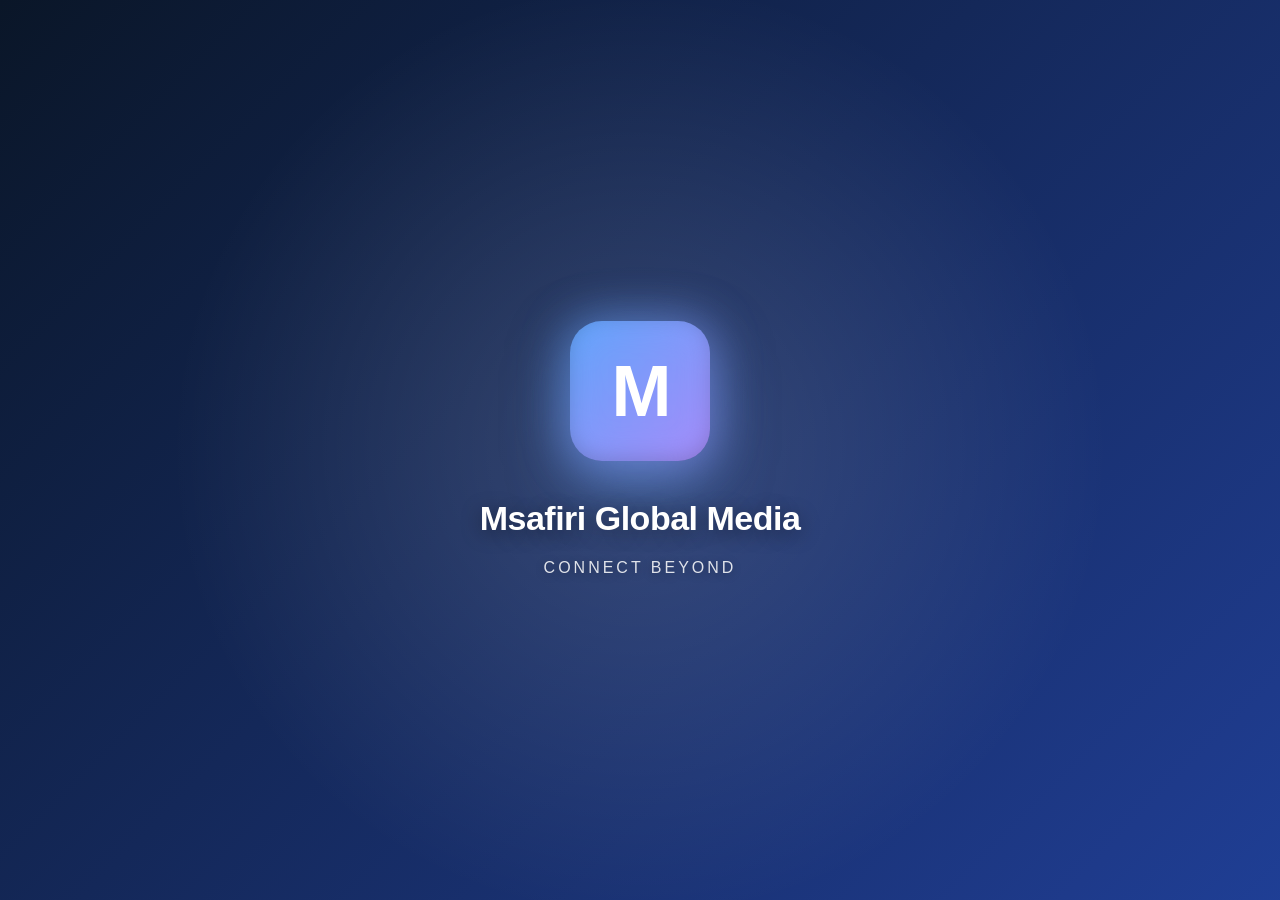
==== commit 97b84ff5: "Update index.html" ====
--- a/index.html
+++ b/index.html
@@ -6,9 +6,24 @@
 <meta name="theme-color" content="#0a0e1a" />
 <title>MSAFIRI GLOBAL MEDIA</title>
 <style>
+/* ============ RESET & VARIABLES ============ */
 *{margin:0;padding:0;box-sizing:border-box;-webkit-tap-highlight-color:transparent}
-:root{--bg:#0a0e1a;--bg-2:#111827;--bg-3:#1a2235;--bg-hover:#1f2937;--border:#1f2937;--border-2:#2d3748;--text:#f1f5f9;--text-2:#94a3b8;--text-3:#64748b;--accent:#3b82f6;--accent-hover:#2563eb;--accent-2:#8b5cf6;--success:#10b981;--danger:#ef4444;--warning:#f59e0b;--radius:12px;--radius-sm:8px;--radius-lg:16px;--shadow:0 4px 12px rgba(0,0,0,0.3);--font:-apple-system,BlinkMacSystemFont,'Segoe UI',Roboto,sans-serif}
-[data-theme="light"]{--bg:#fff;--bg-2:#f8fafc;--bg-3:#f1f5f9;--bg-hover:#e2e8f0;--border:#e2e8f0;--border-2:#cbd5e1;--text:#0f172a;--text-2:#475569;--text-3:#94a3b8;--shadow:0 4px 12px rgba(0,0,0,0.08)}
+:root{
+  --bg:#0a0e1a;--bg-2:#111827;--bg-3:#1a2235;--bg-hover:#1f2937;
+  --border:#1f2937;--border-2:#2d3748;
+  --text:#f1f5f9;--text-2:#94a3b8;--text-3:#64748b;
+  --accent:#3b82f6;--accent-hover:#2563eb;--accent-2:#8b5cf6;
+  --success:#10b981;--danger:#ef4444;--warning:#f59e0b;
+  --radius:12px;--radius-sm:8px;--radius-lg:16px;
+  --shadow:0 4px 12px rgba(0,0,0,0.3);
+  --font:-apple-system,BlinkMacSystemFont,'Segoe UI',Roboto,sans-serif;
+}
+[data-theme="light"]{
+  --bg:#fff;--bg-2:#f8fafc;--bg-3:#f1f5f9;--bg-hover:#e2e8f0;
+  --border:#e2e8f0;--border-2:#cbd5e1;
+  --text:#0f172a;--text-2:#475569;--text-3:#94a3b8;
+  --shadow:0 4px 12px rgba(0,0,0,0.08);
+}
 html,body{height:100%;background:var(--bg);color:var(--text);font-family:var(--font);font-size:15px;line-height:1.5;overflow:hidden;transition:background .3s,color .3s}
 body{display:flex;flex-direction:column}
 input,textarea,button,select{font-family:inherit;font-size:inherit;outline:none;border:none;background:none;color:inherit}
@@ -19,6 +34,112 @@
 .icon-sm{width:18px;height:18px}.icon-lg{width:26px;height:26px}
 .screen{position:fixed;inset:0;display:flex;flex-direction:column;background:var(--bg);z-index:10;overflow:hidden}
 .screen.hidden{display:none}
+
+/* ============ SPLASH SCREEN ============ */
+#splashScreen {
+  position: fixed;
+  inset: 0;
+  z-index: 99999;
+  display: flex;
+  flex-direction: column;
+  align-items: center;
+  justify-content: center;
+  background: linear-gradient(135deg, #0a1628 0%, #1e3a8a 30%, #2563eb 60%, #1e40af 100%);
+  background-size: 300% 300%;
+  animation: shiningBg 6s ease-in-out infinite;
+  transition: opacity 0.8s ease, visibility 0.8s ease;
+}
+#splashScreen.fade-out {
+  opacity: 0;
+  visibility: hidden;
+}
+@keyframes shiningBg {
+  0% { background-position: 0% 50%; }
+  50% { background-position: 100% 50%; }
+  100% { background-position: 0% 50%; }
+}
+
+/* Shining overlay */
+#splashScreen::before {
+  content: '';
+  position: absolute;
+  inset: 0;
+  background: radial-gradient(circle at 50% 50%, rgba(255,255,255,0.15) 0%, transparent 60%);
+  animation: shine 3s ease-in-out infinite;
+  pointer-events: none;
+}
+@keyframes shine {
+  0%, 100% { opacity: 0.3; transform: scale(1); }
+  50% { opacity: 0.6; transform: scale(1.1); }
+}
+
+.splash-logo {
+  width: 140px;
+  height: 140px;
+  border-radius: 32px;
+  background: linear-gradient(135deg, #60a5fa, #a78bfa);
+  display: flex;
+  align-items: center;
+  justify-content: center;
+  color: white;
+  font-size: 72px;
+  font-weight: 900;
+  letter-spacing: -3px;
+  box-shadow: 0 20px 60px rgba(96,165,250,0.5), inset 0 -4px 20px rgba(0,0,0,0.2);
+  margin-bottom: 32px;
+  animation: heartbeat 6s ease-in-out infinite;
+  position: relative;
+  z-index: 2;
+}
+.splash-logo::after {
+  content: '';
+  position: absolute;
+  inset: -8px;
+  border-radius: 40px;
+  background: linear-gradient(135deg, rgba(96,165,250,0.4), rgba(167,139,250,0.4));
+  filter: blur(20px);
+  z-index: -1;
+  animation: pulseGlow 6s ease-in-out infinite;
+}
+
+@keyframes heartbeat {
+  0%, 100% { transform: scale(1); }
+  15% { transform: scale(1.08); }
+  25% { transform: scale(1); }
+  35% { transform: scale(1.05); }
+  50% { transform: scale(1); }
+}
+@keyframes pulseGlow {
+  0%, 100% { opacity: 0.5; transform: scale(1); }
+  50% { opacity: 1; transform: scale(1.15); }
+}
+
+.splash-title {
+  font-size: 34px;
+  font-weight: 900;
+  color: #ffffff;
+  letter-spacing: -0.5px;
+  text-shadow: 0 4px 20px rgba(0,0,0,0.4);
+  margin-bottom: 12px;
+  text-align: center;
+  padding: 0 20px;
+  position: relative;
+  z-index: 2;
+  font-family: var(--font);
+}
+
+.splash-subtitle {
+  font-size: 16px;
+  color: rgba(255,255,255,0.85);
+  font-weight: 500;
+  letter-spacing: 3px;
+  text-transform: uppercase;
+  text-shadow: 0 2px 10px rgba(0,0,0,0.3);
+  position: relative;
+  z-index: 2;
+}
+
+/* ============ AUTH SCREEN ============ */
 #authScreen{display:flex;flex-direction:column;justify-content:center;padding:24px;overflow-y:auto;background:radial-gradient(ellipse at top,var(--bg-2) 0%,var(--bg) 70%)}
 .auth-logo{text-align:center;margin-bottom:32px}
 .auth-logo-mark{width:80px;height:80px;margin:0 auto 16px;background:linear-gradient(135deg,var(--accent),var(--accent-2));border-radius:22px;display:flex;align-items:center;justify-content:center;color:#fff;font-size:36px;font-weight:800;box-shadow:0 10px 30px rgba(59,130,246,.4)}
@@ -60,8 +181,6 @@
 .loader{width:20px;height:20px;border:2.5px solid rgba(255,255,255,.2);border-top-color:#fff;border-radius:50%;animation:spin .7s linear infinite}
 .loader-lg{width:40px;height:40px;border-width:3px;border-color:var(--border);border-top-color:var(--accent)}
 @keyframes spin{to{transform:rotate(360deg)}}
-.loading-screen{position:fixed;inset:0;background:var(--bg);display:flex;align-items:center;justify-content:center;flex-direction:column;gap:16px;z-index:9999}
-.loading-screen p{color:var(--text-2);font-size:14px}
 .modal-overlay{position:fixed;inset:0;background:rgba(0,0,0,.7);display:flex;align-items:flex-end;justify-content:center;z-index:100;animation:fadeIn .2s}
 @keyframes fadeIn{from{opacity:0}to{opacity:1}}
 .modal-content{background:var(--bg-2);border-radius:var(--radius-lg) var(--radius-lg) 0 0;width:100%;max-width:500px;max-height:90vh;overflow-y:auto;animation:slideUp .3s;border-top:1px solid var(--border)}
@@ -77,16 +196,19 @@
 </head>
 <body>
 
-<div id="loadingScreen" class="loading-screen">
-  <div class="loader loader-lg"></div>
-  <p>Loading MSAFIRI...</p>
+<!-- ============ SPLASH SCREEN ============ -->
+<div id="splashScreen">
+  <div class="splash-logo">M</div>
+  <div class="splash-title">Msafiri Global Media</div>
+  <div class="splash-subtitle">Connect beyond</div>
 </div>
 
+<!-- ============ AUTH SCREEN ============ -->
 <div id="authScreen" class="screen hidden">
   <div class="auth-logo">
     <div class="auth-logo-mark">M</div>
     <div class="auth-title">MSAFIRI GLOBAL MEDIA</div>
-    <div class="auth-subtitle">Connect • Create • Communicate</div>
+    <div class="auth-subtitle">Connect beyond</div>
   </div>
   <div class="auth-tabs">
     <button class="auth-tab active" data-tab="login">Login</button>
@@ -150,6 +272,7 @@
   </form>
 </div>
 
+<!-- ============ APP SCREEN ============ -->
 <div id="appScreen" class="screen hidden">
   <header class="app-header">
     <h1 id="headerTitle">MSAFIRI</h1>
@@ -193,13 +316,12 @@
 
 <script>
 /* ============================================================
-   MSAFIRI GLOBAL MEDIA - PHASE 1 (Core)
+   MSAFIRI GLOBAL MEDIA - PHASE 1 + 2
    ============================================================ */
-
 'use strict';
 
 const API = window.location.origin;
-let TOKEN = localStorage.getItem('msafiri_token') || null;
+let TOKEN = null;
 let CURRENT_USER = null;
 let CURRENT_VIEW = 'home';
 let CACHED_POSTS = [];
@@ -232,14 +354,13 @@
   return String(str).replace(/&/g,'&amp;').replace(/</g,'&lt;').replace(/>/g,'&gt;').replace(/"/g,'&quot;').replace(/'/g,'&#39;');
 }
 
-// ============ API CLIENT (with retry & session handling) ============
+// ============ API CLIENT ============
 async function api(path, opts = {}) {
   const headers = opts.headers || {};
   if (!(opts.body instanceof FormData)) {
     headers['Content-Type'] = headers['Content-Type'] || 'application/json';
   }
   if (TOKEN) headers['Authorization'] = `Bearer ${TOKEN}`;
-
   let res;
   try {
     res = await fetch(API + path, { ...opts, headers });
@@ -248,7 +369,6 @@
     await new Promise(r => setTimeout(r, 2000));
     res = await fetch(API + path, { ...opts, headers });
   }
-
   let data = null;
   const ct = res.headers.get('content-type') || '';
   if (ct.includes('application/json')) {
@@ -256,14 +376,12 @@
   } else {
     data = await res.text();
   }
-
   if (!res.ok) {
     if (res.status === 401 && TOKEN && !path.includes('/login') && !path.includes('/register')) {
       console.warn('[MSAFIRI] Session expired');
       TOKEN = null;
       CURRENT_USER = null;
       localStorage.removeItem('msafiri_token');
-      localStorage.removeItem('msafiri_token_time');
       showAuth();
     }
     const msg = (data && data.detail) || (data && data.message) || (typeof data === 'string' ? data : `HTTP ${res.status}`);
@@ -345,12 +463,12 @@
 
 // ============ SCREENS ============
 function showAuth() {
-  $('#loadingScreen').classList.add('hidden');
+  $('#splashScreen').classList.add('fade-out');
   $('#authScreen').classList.remove('hidden');
   $('#appScreen').classList.add('hidden');
 }
 function showApp() {
-  $('#loadingScreen').classList.add('hidden');
+  $('#splashScreen').classList.add('fade-out');
   $('#authScreen').classList.add('hidden');
   $('#appScreen').classList.remove('hidden');
 }
@@ -546,6 +664,26 @@
   });
   main.appendChild(tabs);
 
+  // Stories bar
+  const storiesBar = el('div', {
+    style: 'display:flex;gap:12px;padding:12px 16px;overflow-x:auto;background:var(--bg-2);border-bottom:1px solid var(--border);-webkit-overflow-scrolling:touch;',
+    id: 'storiesBar',
+  });
+  main.appendChild(storiesBar);
+
+  const addStoryBtn = el('div', {
+    style: 'display:flex;flex-direction:column;align-items:center;gap:6px;cursor:pointer;flex-shrink:0;min-width:70px;',
+    onclick: () => openCreateStory(),
+  });
+  const addWrap = el('div', {
+    style: 'width:64px;height:64px;border-radius:50%;background:var(--bg-3);border:2px dashed var(--accent);display:flex;align-items:center;justify-content:center;color:var(--accent);font-size:28px;',
+  }, '+');
+  addStoryBtn.appendChild(addWrap);
+  addStoryBtn.appendChild(el('div', { style: 'font-size:11px;color:var(--text-2);font-weight:600;' }, 'My Story'));
+  storiesBar.appendChild(addStoryBtn);
+
+  loadStories(storiesBar);
+
   if (CACHED_POSTS.length === 0) {
     main.appendChild(el('div', { style: 'padding:60px 20px;text-align:center;color:var(--text-2);' },
       el('p', {}, 'No posts yet'),
@@ -553,6 +691,46 @@
     return;
   }
   for (const p of CACHED_POSTS) main.appendChild(renderPost(p));
+}
+
+async function loadStories(storiesBar) {
+  try {
+    const data = await api('/api/statuses');
+    const groups = data.groups || [];
+    if (groups.length === 0) {
+      storiesBar.appendChild(el('div', { style: 'display:flex;align-items:center;color:var(--text-3);font-size:13px;padding:0 8px;' }, 'No stories yet'));
+      return;
+    }
+    for (const g of groups) {
+      const isMe = CURRENT_USER && g.user.id === CURRENT_USER.id;
+      const storyItem = el('div', {
+        style: 'display:flex;flex-direction:column;align-items:center;gap:6px;cursor:pointer;flex-shrink:0;min-width:70px;',
+        onclick: () => openStoryViewer(g),
+      });
+      const ring = el('div', {
+        style: 'width:68px;height:68px;border-radius:50%;padding:2px;background:linear-gradient(135deg,#3b82f6,#8b5cf6);display:flex;align-items:center;justify-content:center;',
+      });
+      const inner = el('div', {
+        style: 'width:100%;height:100%;border-radius:50%;overflow:hidden;border:2px solid var(--bg-2);background:var(--bg-3);display:flex;align-items:center;justify-content:center;',
+      });
+      if (g.user.avatar) {
+        inner.appendChild(el('img', { src: g.user.avatar, style: 'width:100%;height:100%;object-fit:cover;' }));
+      } else {
+        inner.textContent = initials(g.user.name);
+        inner.style.color = 'white';
+        inner.style.fontWeight = '700';
+        inner.style.fontSize = '24px';
+        inner.style.background = 'linear-gradient(135deg,#3b82f6,#8b5cf6)';
+      }
+      ring.appendChild(inner);
+      storyItem.appendChild(ring);
+      const label = isMe ? 'My Story' : g.user.name.split(' ')[0];
+      storyItem.appendChild(el('div', { style: 'font-size:11px;color:var(--text-2);font-weight:600;max-width:70px;overflow:hidden;text-overflow:ellipsis;white-space:nowrap;' }, label));
+      storiesBar.appendChild(storyItem);
+    }
+  } catch (err) {
+    console.warn('Stories load failed:', err.message);
+  }
 }
 
 // ============ ACTIONS ============
@@ -570,7 +748,6 @@
     updatePostCard(post);
   } catch (err) { toast(err.message, 'error'); }
 }
-
 async function toggleSave(post) {
   try {
     if (post.saved) {
@@ -585,7 +762,6 @@
     updatePostCard(post);
   } catch (err) { toast(err.message, 'error'); }
 }
-
 async function toggleReshare(post) {
   try {
     await api(`/api/posts/${post.id}/reshare`, { method: 'POST' });
@@ -594,7 +770,6 @@
     updatePostCard(post);
   } catch (err) { toast(err.message, 'error'); }
 }
-
 function updatePostCard(post) {
   const old = document.querySelector(`[data-post-id="${post.id}"]`);
   if (!old) return;
@@ -808,7 +983,6 @@
     list.innerHTML = `<div style="text-align:center;padding:20px;color:var(--danger);">${esc(err.message)}</div>`;
   }
 }
-
 function renderSingleComment(c, list) {
   const row = el('div', { style: 'display:flex;gap:10px;margin-bottom:16px;' });
   row.appendChild(avatarEl(c.user, 36));
@@ -914,7 +1088,6 @@
   h.appendChild(cb);
   content.appendChild(h);
   const body = el('div', { class: 'modal-body' });
-
   const avatarSection = el('div', { style: 'text-align:center;margin-bottom:20px;' });
   const avatarPreview = el('div', {
     style: 'width:100px;height:100px;margin:0 auto;border-radius:50%;overflow:hidden;background:linear-gradient(135deg,#3b82f6,#8b5cf6);display:flex;align-items:center;justify-content:center;color:white;font-weight:700;font-size:40px;position:relative;cursor:pointer;border:3px solid var(--border);',
@@ -929,15 +1102,12 @@
     }
   }
   setAvatarPreview(CURRENT_USER.avatar);
-
   const cameraBadge = el('div', { style: 'position:absolute;bottom:0;right:0;background:var(--accent);width:32px;height:32px;border-radius:50%;display:flex;align-items:center;justify-content:center;border:2px solid var(--bg);' });
   cameraBadge.innerHTML = '<svg class="icon icon-sm" viewBox="0 0 24 24" style="stroke:white;"><path d="M23 19a2 2 0 0 1-2 2H3a2 2 0 0 1-2-2V8a2 2 0 0 1 2-2h4l2-3h6l2 3h4a2 2 0 0 1 2 2z"/><circle cx="12" cy="13" r="4"/></svg>';
   avatarPreview.appendChild(cameraBadge);
   avatarSection.appendChild(avatarPreview);
-
   const changePhotoText = el('div', { style: 'margin-top:10px;color:var(--accent);font-size:14px;font-weight:600;cursor:pointer;', onclick: () => avatarInput.click() }, 'Change Profile Picture');
   avatarSection.appendChild(changePhotoText);
-
   const avatarInput = el('input', { type: 'file', accept: 'image/*', style: 'display:none' });
   avatarInput.addEventListener('change', async () => {
     const f = avatarInput.files && avatarInput.files[0];
@@ -966,7 +1136,6 @@
   });
   avatarSection.appendChild(avatarInput);
   body.appendChild(avatarSection);
-
   const fields = [
     { key: 'name', label: 'Name', value: CURRENT_USER.name || '' },
     { key: 'username', label: 'Username', value: CURRENT_USER.username || '' },
@@ -987,7 +1156,6 @@
     body.appendChild(wrap);
     inputs[f.key] = inp;
   }
-
   const saveBtn = el('button', {
     class: 'btn btn-primary',
     style: 'margin-top:8px;',
@@ -1020,8 +1188,9 @@
   overlay.appendChild(content);
   container.appendChild(overlay);
 }
+
 // ============================================================
-// PART 3: CHATS, SEARCH, NAVIGATION, INIT
+// PART 3: CHATS, SEARCH, STORIES, NAVIGATION, INIT
 // ============================================================
 
 // ============ CHATS LIST ============
@@ -1196,7 +1365,7 @@
   msgsWrap.scrollTop = msgsWrap.scrollHeight;
 }
 
-// ============ CHAT ATTACH (4 BUTTONS) ============
+// ============ CHAT ATTACH ============
 function openChatAttach(otherId) {
   const items = [
     { label: '📷 Photo', onClick: () => pickChatFile(otherId, 'image/*') },
@@ -1212,18 +1381,15 @@
   inp.addEventListener('change', async () => {
     const f = inp.files && inp.files[0];
     if (!f) return;
-
     let maxMB = 25;
     if (f.type.startsWith('video/')) maxMB = 50;
     else if (f.type.startsWith('image/')) maxMB = 10;
     else if (f.type.startsWith('audio/')) maxMB = 15;
-
     if (f.size > maxMB * 1024 * 1024) {
       toast('File too large. Max ' + maxMB + ' MB', 'error');
       inp.value = '';
       return;
     }
-
     const msgsWrap = $('#msgsWrap');
     let uploadingBubble = null;
     if (msgsWrap) {
@@ -1233,7 +1399,6 @@
       msgsWrap.appendChild(uploadingBubble);
       msgsWrap.scrollTop = msgsWrap.scrollHeight;
     }
-
     const fd = new FormData();
     fd.append('receiver_id', otherId);
     fd.append('text', '');
@@ -1360,6 +1525,212 @@
   } catch (err) { toast(err.message, 'error'); }
 }
 
+// ============ STORIES: VIEWER + CREATOR ============
+function openStoryViewer(group) {
+  const container = $('#modalContainer');
+  container.innerHTML = '';
+  const overlay = el('div', {
+    style: 'position:fixed;inset:0;background:#000;z-index:200;display:flex;flex-direction:column;',
+  });
+
+  let idx = 0;
+  const total = group.statuses.length;
+
+  function render() {
+    overlay.innerHTML = '';
+    const s = group.statuses[idx];
+
+    const progress = el('div', {
+      style: 'position:absolute;top:8px;left:8px;right:8px;height:3px;background:rgba(255,255,255,0.3);border-radius:2px;z-index:3;display:flex;gap:2px;',
+    });
+    for (let i = 0; i < total; i++) {
+      progress.appendChild(el('div', {
+        style: `flex:1;height:100%;border-radius:2px;background:${i <= idx ? 'white' : 'rgba(255,255,255,0.3)'};`
+      }));
+    }
+    overlay.appendChild(progress);
+
+    const header = el('div', {
+      style: 'position:absolute;top:20px;left:12px;right:12px;display:flex;align-items:center;gap:10px;z-index:3;',
+    });
+    if (group.user.avatar) {
+      header.appendChild(el('img', { src: group.user.avatar, style: 'width:36px;height:36px;border-radius:50%;object-fit:cover;' }));
+    } else {
+      header.appendChild(el('div', {
+        style: 'width:36px;height:36px;border-radius:50%;background:linear-gradient(135deg,#3b82f6,#8b5cf6);display:flex;align-items:center;justify-content:center;color:white;font-weight:700;font-size:14px;',
+      }, initials(group.user.name)));
+    }
+    const info = el('div', { style: 'flex:1;color:white;' });
+    info.appendChild(el('div', { style: 'font-weight:700;font-size:14px;text-shadow:0 1px 3px rgba(0,0,0,0.5);' }, group.user.name));
+    info.appendChild(el('div', { style: 'font-size:11px;opacity:0.8;' }, timeAgo(s.created_at)));
+    header.appendChild(info);
+
+    if (CURRENT_USER && group.user.id === CURRENT_USER.id) {
+      const delBtn = el('button', {
+        style: 'background:rgba(0,0,0,0.5);color:white;width:36px;height:36px;border-radius:50%;display:flex;align-items:center;justify-content:center;',
+        onclick: async (e) => {
+          e.stopPropagation();
+          if (!confirm('Delete this story?')) return;
+          try {
+            await api(`/api/statuses/${s.id}`, { method: 'DELETE' });
+            toast('Deleted', 'success');
+            closeModal();
+            loadFeed('all');
+          } catch (err) { toast(err.message, 'error'); }
+        }
+      });
+      delBtn.innerHTML = '<svg class="icon icon-sm" viewBox="0 0 24 24"><polyline points="3 6 5 6 21 6"/><path d="M19 6l-2 14a2 2 0 0 1-2 2H9a2 2 0 0 1-2-2L5 6"/></svg>';
+      header.appendChild(delBtn);
+    }
+
+    const closeBtn = el('button', {
+      style: 'background:rgba(0,0,0,0.5);color:white;width:36px;height:36px;border-radius:50%;display:flex;align-items:center;justify-content:center;',
+      onclick: () => closeModal(),
+    });
+    closeBtn.innerHTML = '<svg class="icon icon-sm" viewBox="0 0 24 24"><line x1="18" y1="6" x2="6" y2="18"/><line x1="6" y1="6" x2="18" y2="18"/></svg>';
+    header.appendChild(closeBtn);
+    overlay.appendChild(header);
+
+    const content = el('div', {
+      style: 'flex:1;display:flex;align-items:center;justify-content:center;position:relative;',
+    });
+
+    if (s.media_type === 'video') {
+      content.appendChild(el('video', {
+        src: s.media, controls: true, autoplay: true, playsinline: true,
+        style: 'max-width:100%;max-height:100%;object-fit:contain;',
+      }));
+    } else if (s.media) {
+      content.appendChild(el('img', {
+        src: s.media,
+        style: 'max-width:100%;max-height:100%;object-fit:contain;',
+      }));
+    }
+
+    if (s.text) {
+      content.appendChild(el('div', {
+        style: 'position:absolute;bottom:80px;left:20px;right:20px;text-align:center;color:white;font-size:18px;font-weight:600;text-shadow:0 2px 6px rgba(0,0,0,0.7);padding:12px;background:rgba(0,0,0,0.3);border-radius:12px;',
+      }, s.text));
+    }
+
+    overlay.appendChild(content);
+
+    const tapLeft = el('div', {
+      style: 'position:absolute;top:0;left:0;width:50%;height:100%;z-index:2;',
+      onclick: () => {
+        if (idx > 0) { idx--; render(); }
+        else closeModal();
+      }
+    });
+    const tapRight = el('div', {
+      style: 'position:absolute;top:0;right:0;width:50%;height:100%;z-index:2;',
+      onclick: () => {
+        if (idx < total - 1) { idx++; render(); }
+        else closeModal();
+      }
+    });
+    overlay.appendChild(tapLeft);
+    overlay.appendChild(tapRight);
+
+    container.appendChild(overlay);
+  }
+
+  render();
+}
+
+function openCreateStory() {
+  const container = $('#modalContainer');
+  container.innerHTML = '';
+  const overlay = el('div', { class: 'modal-overlay', onclick: (e) => { if (e.target === overlay) closeModal(); } });
+  const content = el('div', { class: 'modal-content' });
+
+  const h = el('div', { class: 'modal-header' });
+  h.appendChild(el('h3', {}, 'Create Story'));
+  const cb = el('button', { class: 'btn-icon', onclick: closeModal });
+  cb.innerHTML = '<svg class="icon" viewBox="0 0 24 24"><line x1="18" y1="6" x2="6" y2="18"/><line x1="6" y1="6" x2="18" y2="18"/></svg>';
+  h.appendChild(cb);
+  content.appendChild(h);
+
+  const body = el('div', { class: 'modal-body' });
+
+  const preview = el('div', {
+    style: 'width:100%;height:300px;background:var(--bg-3);border-radius:var(--radius);display:flex;align-items:center;justify-content:center;overflow:hidden;margin-bottom:12px;position:relative;',
+  }, el('div', { style: 'color:var(--text-3);font-size:14px;' }, 'No media selected'));
+  body.appendChild(preview);
+
+  const fileInput = el('input', { type: 'file', style: 'display:none' });
+  let selectedFile = null;
+  let previewURL = null;
+
+  fileInput.addEventListener('change', () => {
+    const f = fileInput.files && fileInput.files[0];
+    if (!f) return;
+    let maxMB = 10;
+    if (f.type.startsWith('video/')) maxMB = 50;
+    else if (f.type.startsWith('audio/')) maxMB = 15;
+    if (f.size > maxMB * 1024 * 1024) {
+      toast('File too large. Max ' + maxMB + ' MB', 'error');
+      fileInput.value = '';
+      return;
+    }
+    selectedFile = f;
+    if (previewURL) URL.revokeObjectURL(previewURL);
+    previewURL = URL.createObjectURL(f);
+    preview.innerHTML = '';
+    if (f.type.startsWith('video/')) {
+      preview.appendChild(el('video', { src: previewURL, controls: true, playsinline: true, style: 'width:100%;height:100%;object-fit:contain;' }));
+    } else if (f.type.startsWith('image/')) {
+      preview.appendChild(el('img', { src: previewURL, style: 'width:100%;height:100%;object-fit:contain;' }));
+    } else if (f.type.startsWith('audio/')) {
+      preview.appendChild(el('audio', { src: previewURL, controls: true, style: 'width:90%;' }));
+    }
+  });
+  body.appendChild(fileInput);
+
+  const mediaRow = el('div', { style: 'display:flex;gap:6px;margin-bottom:12px;' });
+  const photoBtn = el('button', { class: 'btn btn-secondary', style: 'flex:1;padding:10px 6px;font-size:12px;', onclick: () => { fileInput.accept = 'image/*'; fileInput.click(); } });
+  photoBtn.innerHTML = '<svg class="icon icon-sm" viewBox="0 0 24 24"><rect x="3" y="3" width="18" height="18" rx="2"/><circle cx="8.5" cy="8.5" r="1.5"/><polyline points="21 15 16 10 5 21"/></svg><span>Photo</span>';
+  mediaRow.appendChild(photoBtn);
+  const videoBtn = el('button', { class: 'btn btn-secondary', style: 'flex:1;padding:10px 6px;font-size:12px;', onclick: () => { fileInput.accept = 'video/*'; fileInput.click(); } });
+  videoBtn.innerHTML = '<svg class="icon icon-sm" viewBox="0 0 24 24"><polygon points="23 7 16 12 23 17 23 7"/><rect x="1" y="5" width="15" height="14" rx="2"/></svg><span>Video</span>';
+  mediaRow.appendChild(videoBtn);
+  body.appendChild(mediaRow);
+
+  const textInput = el('textarea', {
+    placeholder: 'Add a caption (optional)...', rows: 3, maxlength: 500,
+    style: 'width:100%;background:var(--bg-3);border:1px solid var(--border);border-radius:var(--radius);padding:12px;font-size:14px;color:var(--text);resize:none;font-family:inherit;margin-bottom:12px;',
+  });
+  body.appendChild(textInput);
+
+  const postBtn = el('button', {
+    class: 'btn btn-primary',
+    onclick: async () => {
+      const text = textInput.value.trim();
+      if (!text && !selectedFile) { toast('Add text or media', 'error'); return; }
+      postBtn.disabled = true;
+      postBtn.innerHTML = '<div class="loader"></div>';
+      try {
+        const fd = new FormData();
+        fd.append('text', text);
+        if (selectedFile) fd.append('file', selectedFile);
+        await api('/api/statuses', { method: 'POST', body: fd });
+        toast('Story posted!', 'success');
+        closeModal();
+        loadFeed('all');
+      } catch (err) {
+        toast(err.message, 'error');
+        postBtn.disabled = false;
+        postBtn.innerHTML = '<span>Post Story</span>';
+      }
+    }
+  }, el('span', {}, 'Post Story'));
+  body.appendChild(postBtn);
+
+  content.appendChild(body);
+  overlay.appendChild(content);
+  container.appendChild(overlay);
+}
+
 // ============ SEARCH ============
 async function openSearch() {
   const main = $('#appMain');
@@ -1439,7 +1810,7 @@
   await loadFeed('all');
 }
 
-// ============ INIT (with session persistence) ============
+// ============ INIT WITH SPLASH SCREEN ============
 async function init() {
   try {
     initTheme();
@@ -1452,23 +1823,29 @@
       try {
         await loadMe();
         console.log('[MSAFIRI] Auto-login success:', CURRENT_USER.name);
-        await startApp();
+        // Wait 6 seconds for splash animation, then show app
+        setTimeout(async () => {
+          await startApp();
+        }, 6000);
         return;
       } catch (err) {
         console.warn('[MSAFIRI] Auto-login failed:', err.message);
         TOKEN = null;
         CURRENT_USER = null;
         localStorage.removeItem('msafiri_token');
-        localStorage.removeItem('msafiri_token_time');
         try { sessionStorage.removeItem('msafiri_token'); } catch(e) {}
       }
     }
 
-    console.log('[MSAFIRI] Showing auth screen');
-    showAuth();
+    console.log('[MSAFIRI] Showing auth screen after splash');
+    // Wait 6 seconds for splash animation, then show auth
+    setTimeout(() => {
+      showAuth();
+    }, 6000);
+
   } catch (err) {
     console.error('[MSAFIRI] FATAL:', err);
-    showAuth();
+    setTimeout(() => showAuth(), 6000);
   }
 }
 
@@ -1483,13 +1860,31 @@
   }
 }, 5 * 60 * 1000);
 
-// Detect app coming back from background
+// App resume from background
 document.addEventListener('visibilitychange', () => {
   if (!document.hidden && TOKEN && !CURRENT_USER) {
     console.log('[MSAFIRI] App resumed, reloading...');
     init();
   }
 });
+
+// ============================================================
+// SPLASH SCREEN TIMER (fallback)
+// ============================================================
+// Baada ya sekunde 6, hakikisha splash imefutwa
+setTimeout(() => {
+  const sp = document.getElementById('splashScreen');
+  if (sp && !sp.classList.contains('fade-out')) {
+    console.warn('[MSAFIRI] Splash timeout fallback');
+    sp.classList.add('fade-out');
+    // If neither auth nor app shown, show auth
+    const authHidden = document.getElementById('authScreen')?.classList.contains('hidden');
+    const appHidden = document.getElementById('appScreen')?.classList.contains('hidden');
+    if (authHidden && appHidden) {
+      document.getElementById('authScreen')?.classList.remove('hidden');
+    }
+  }
+}, 6500);
 </script>
 
 </body>
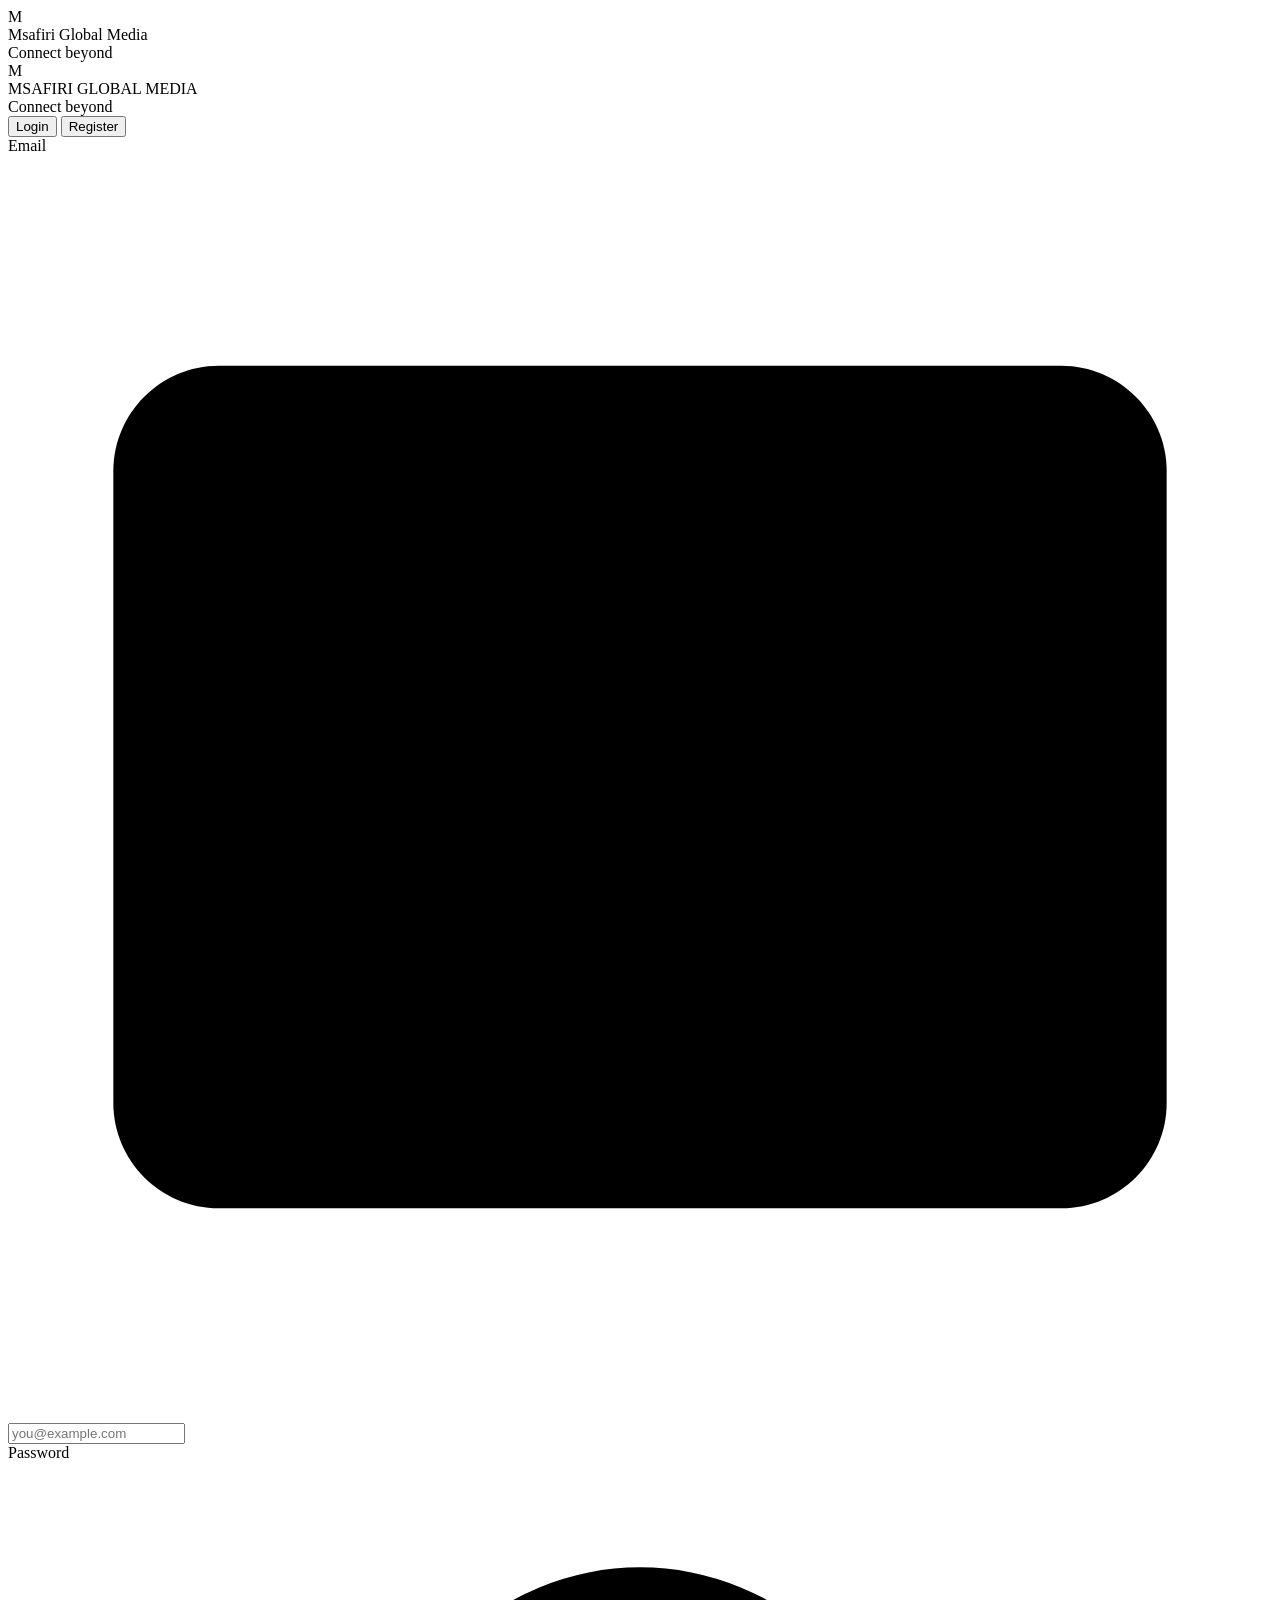
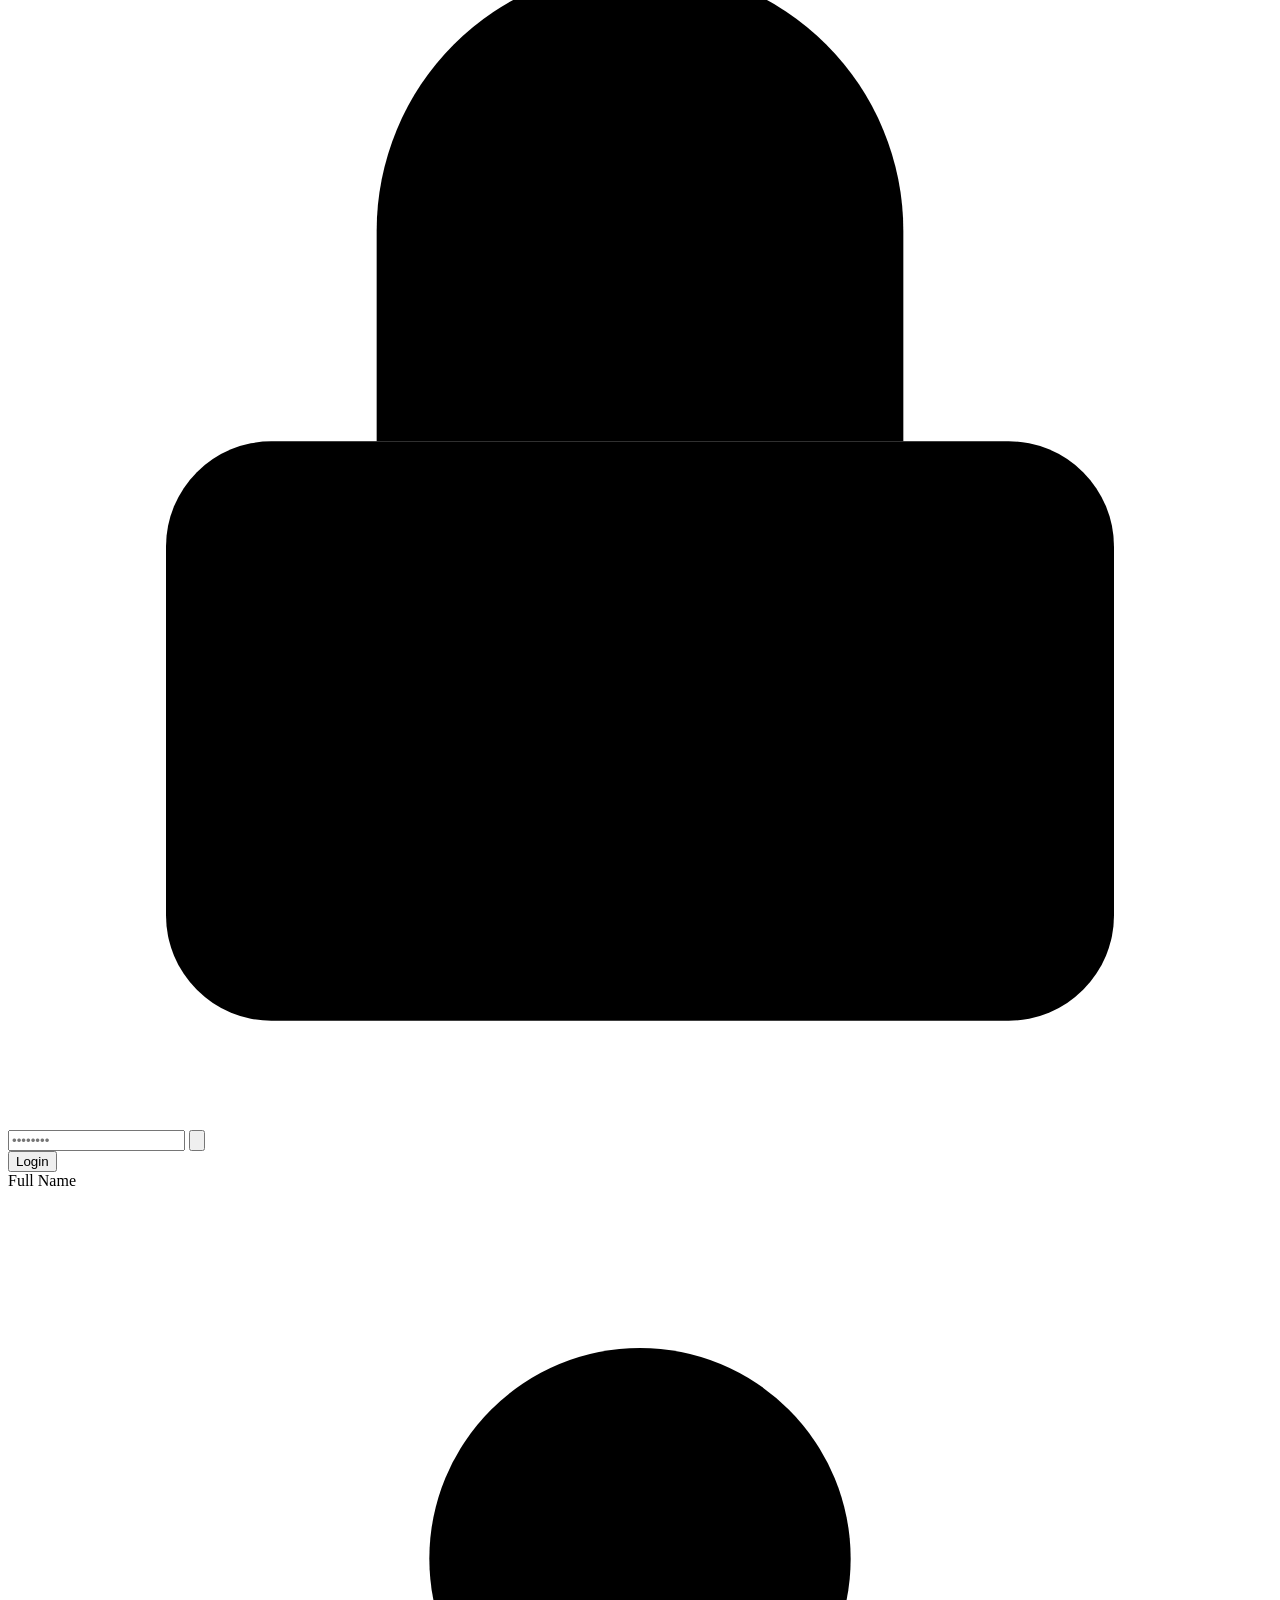
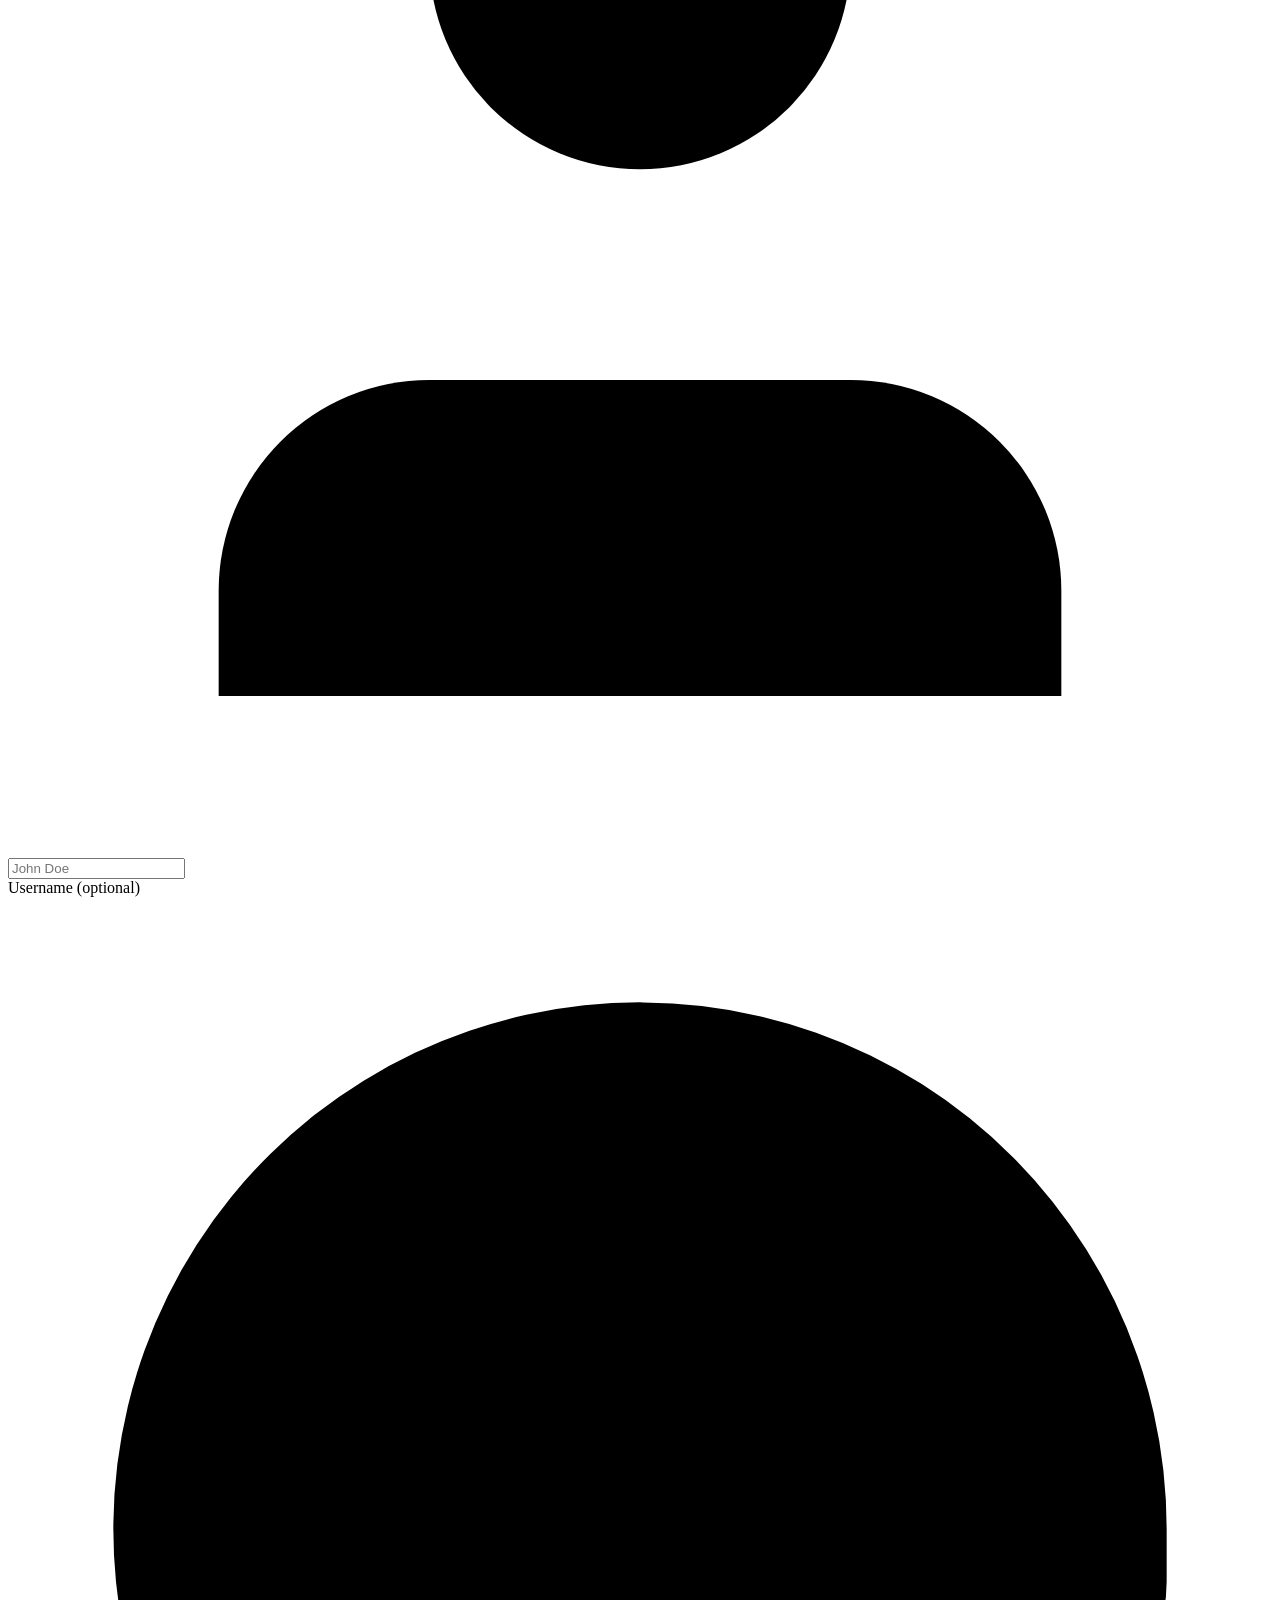
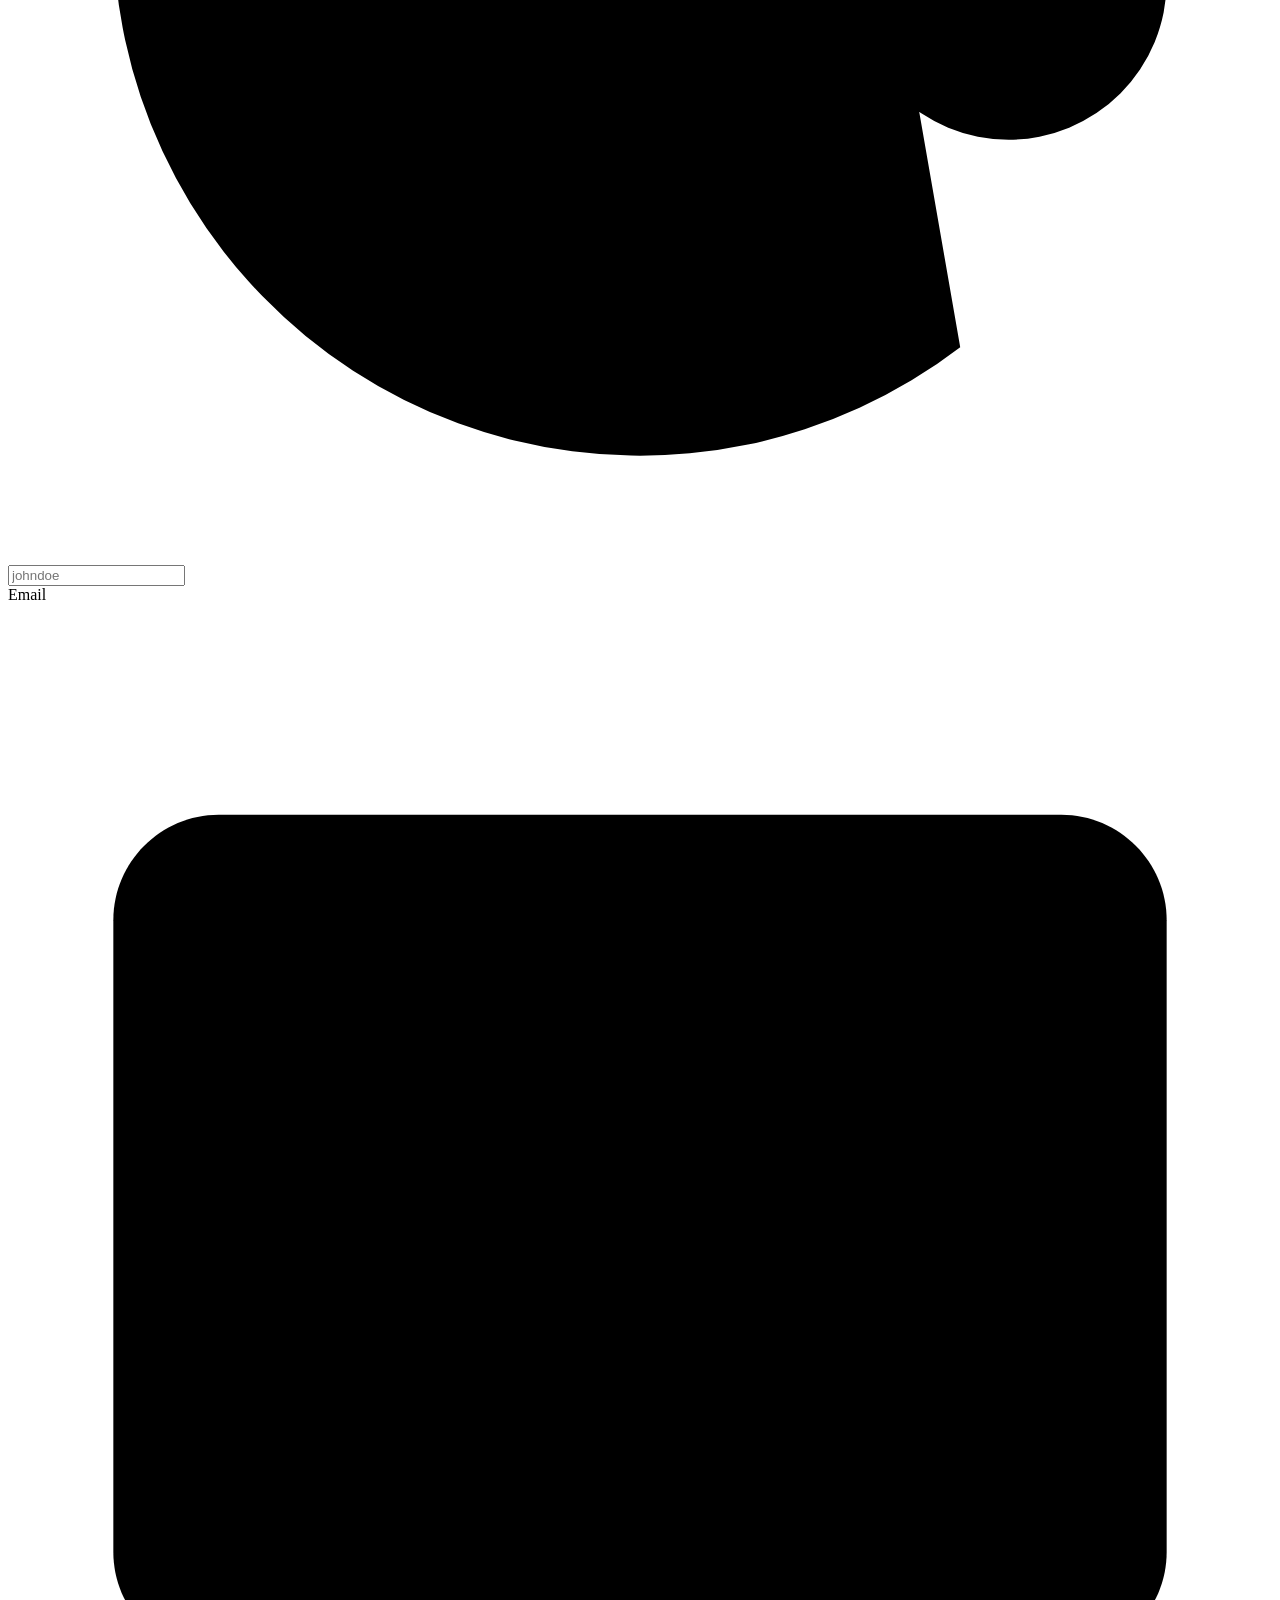
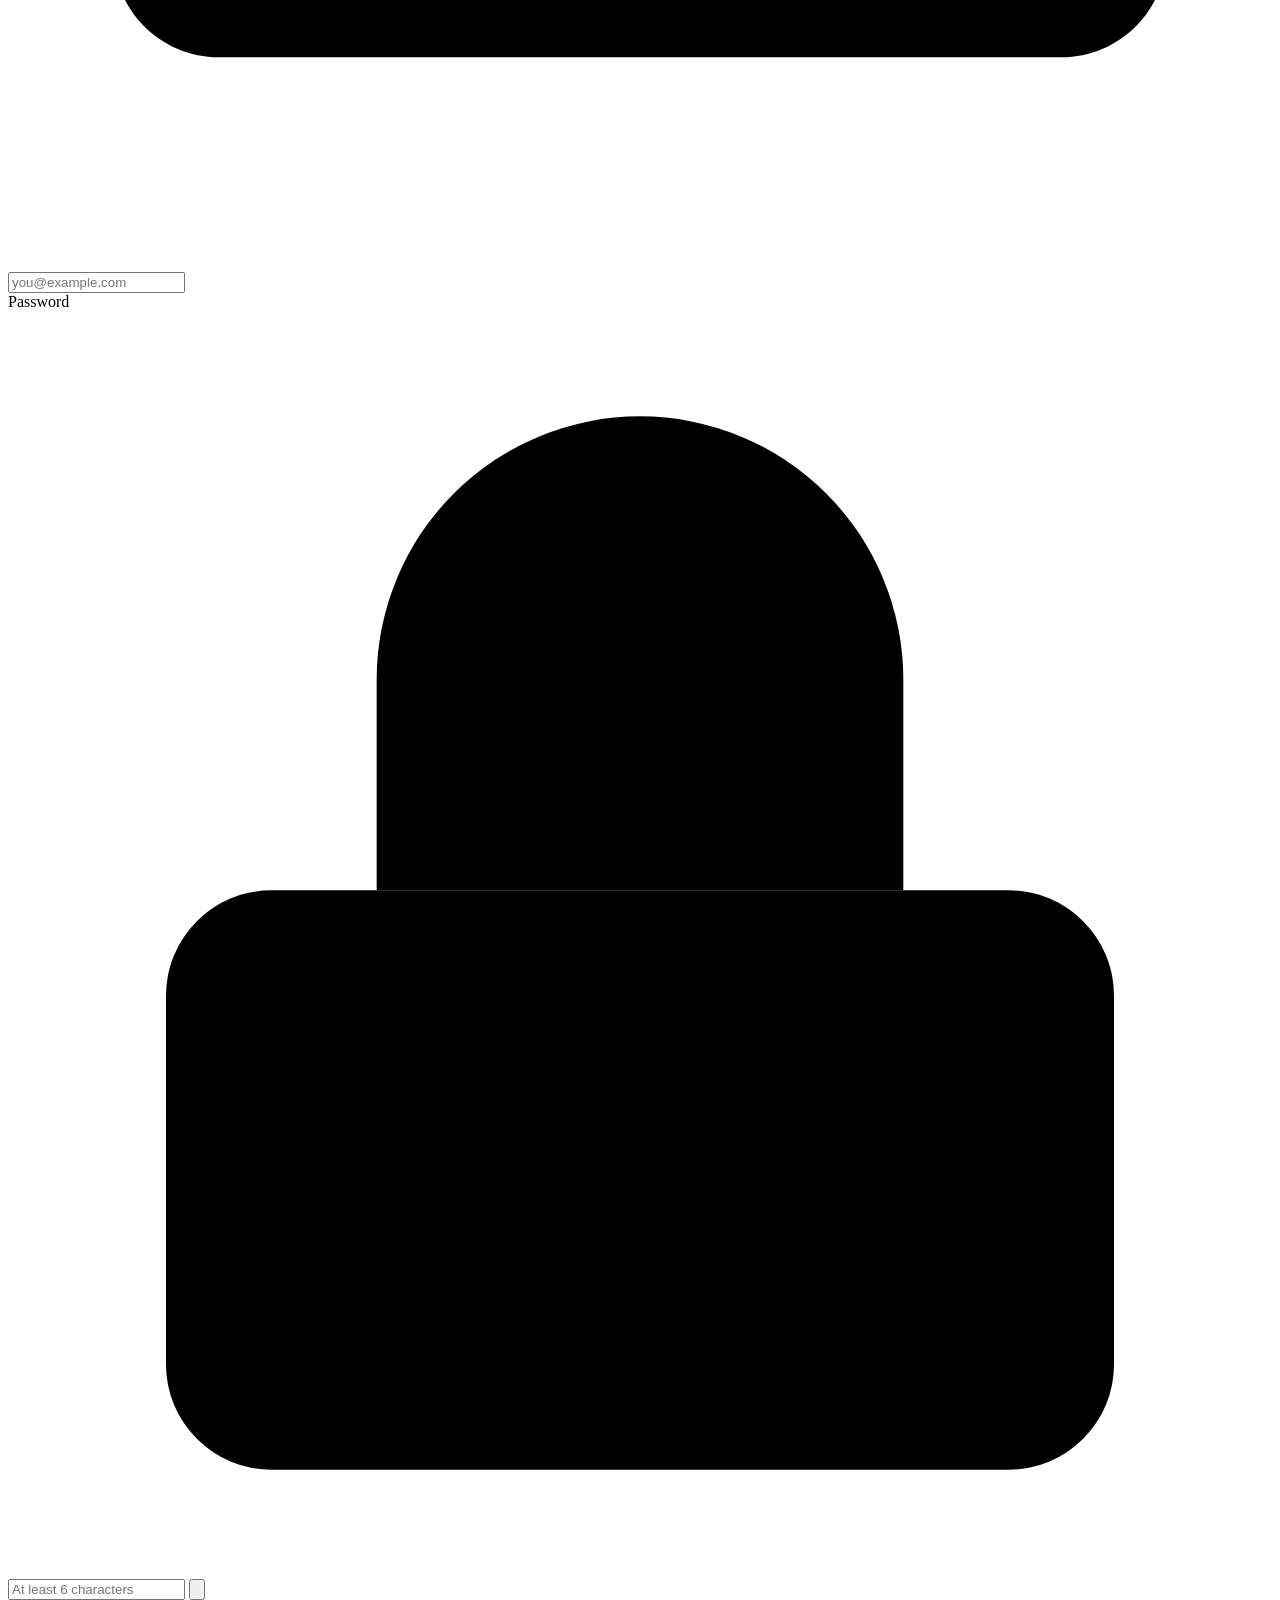
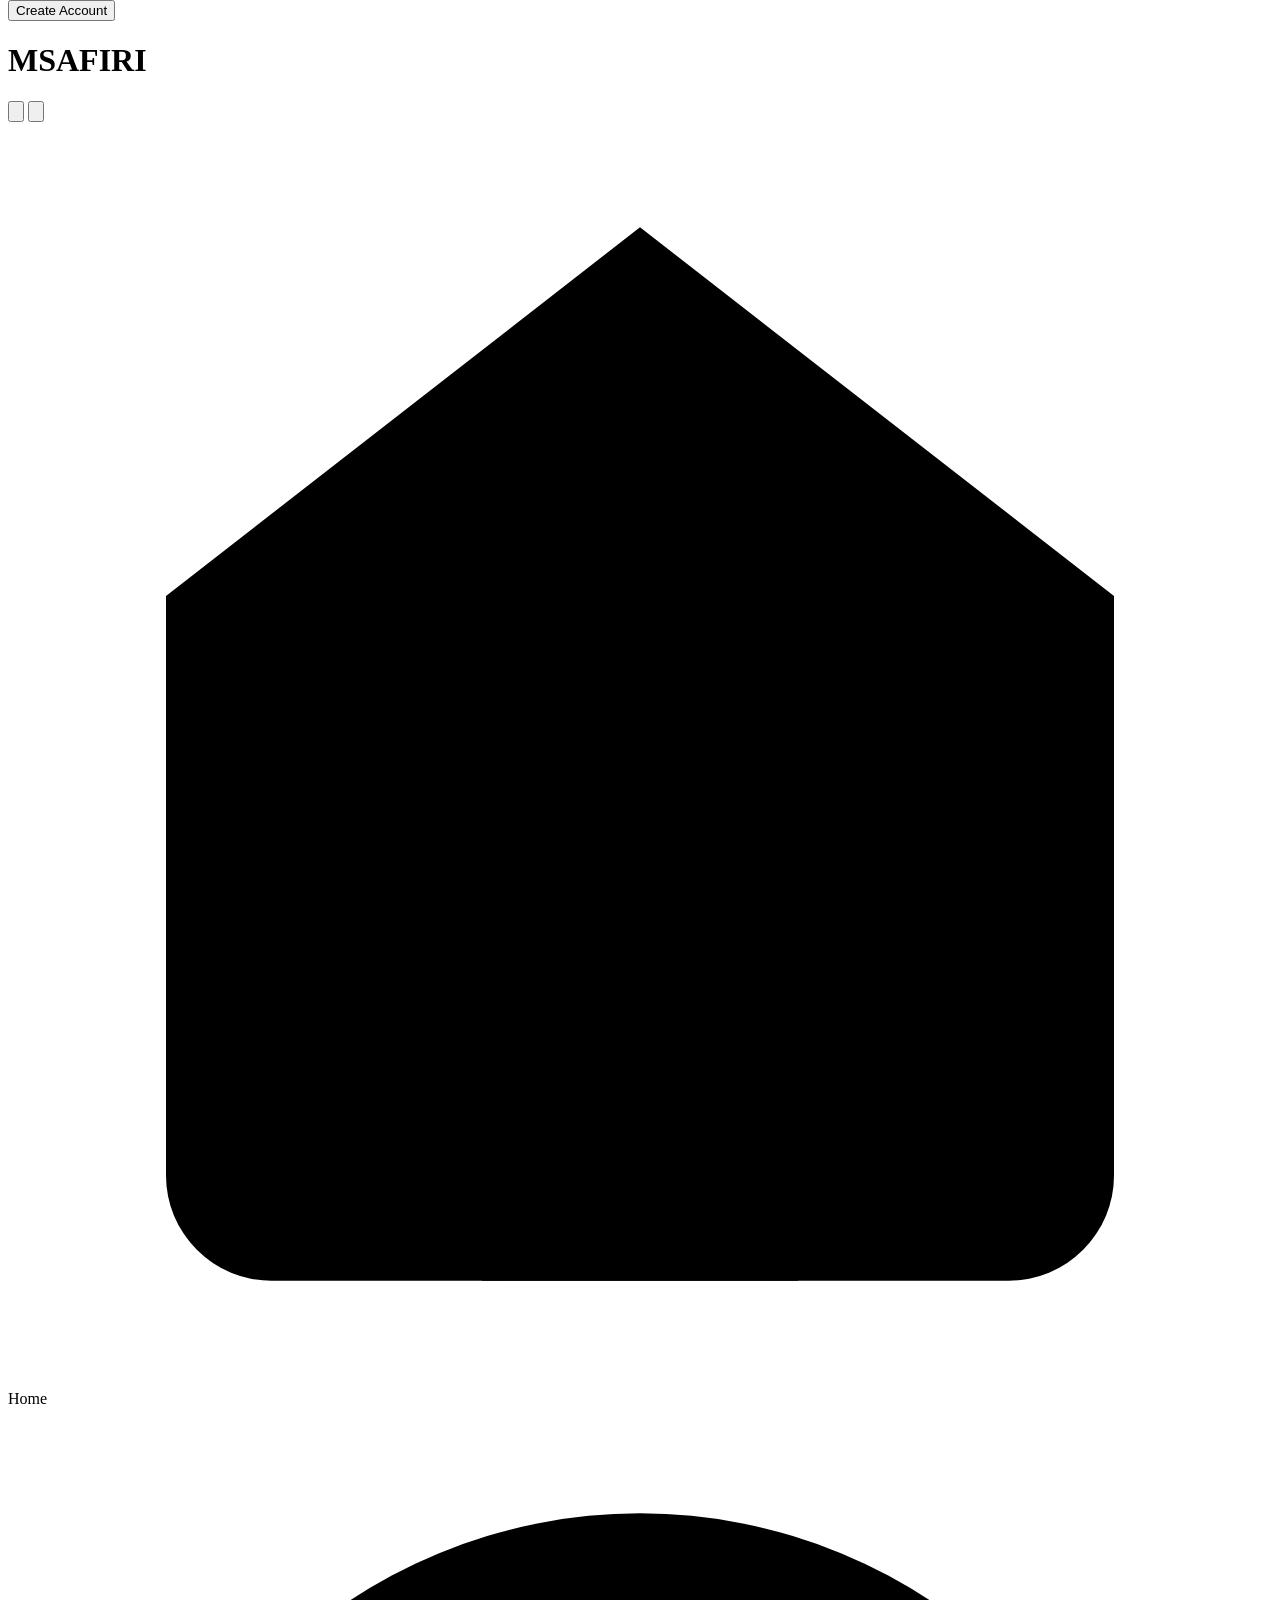
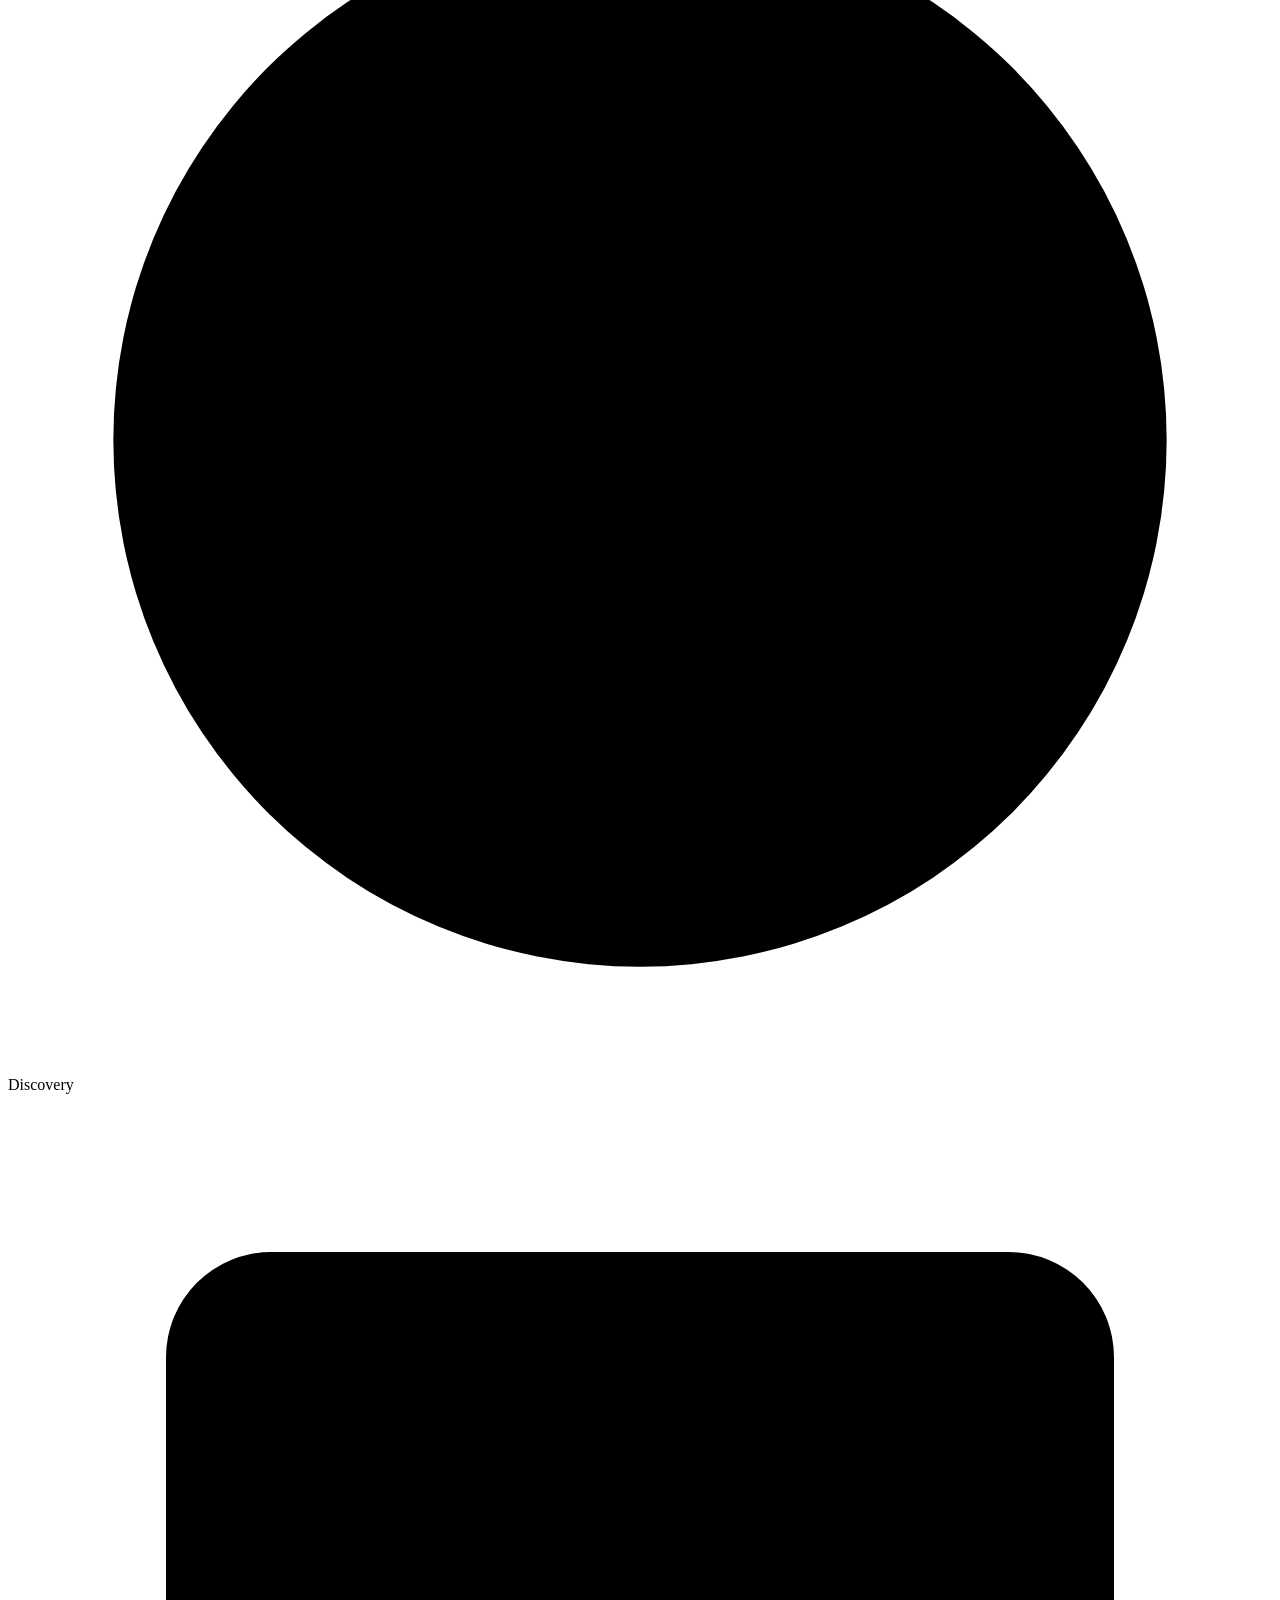
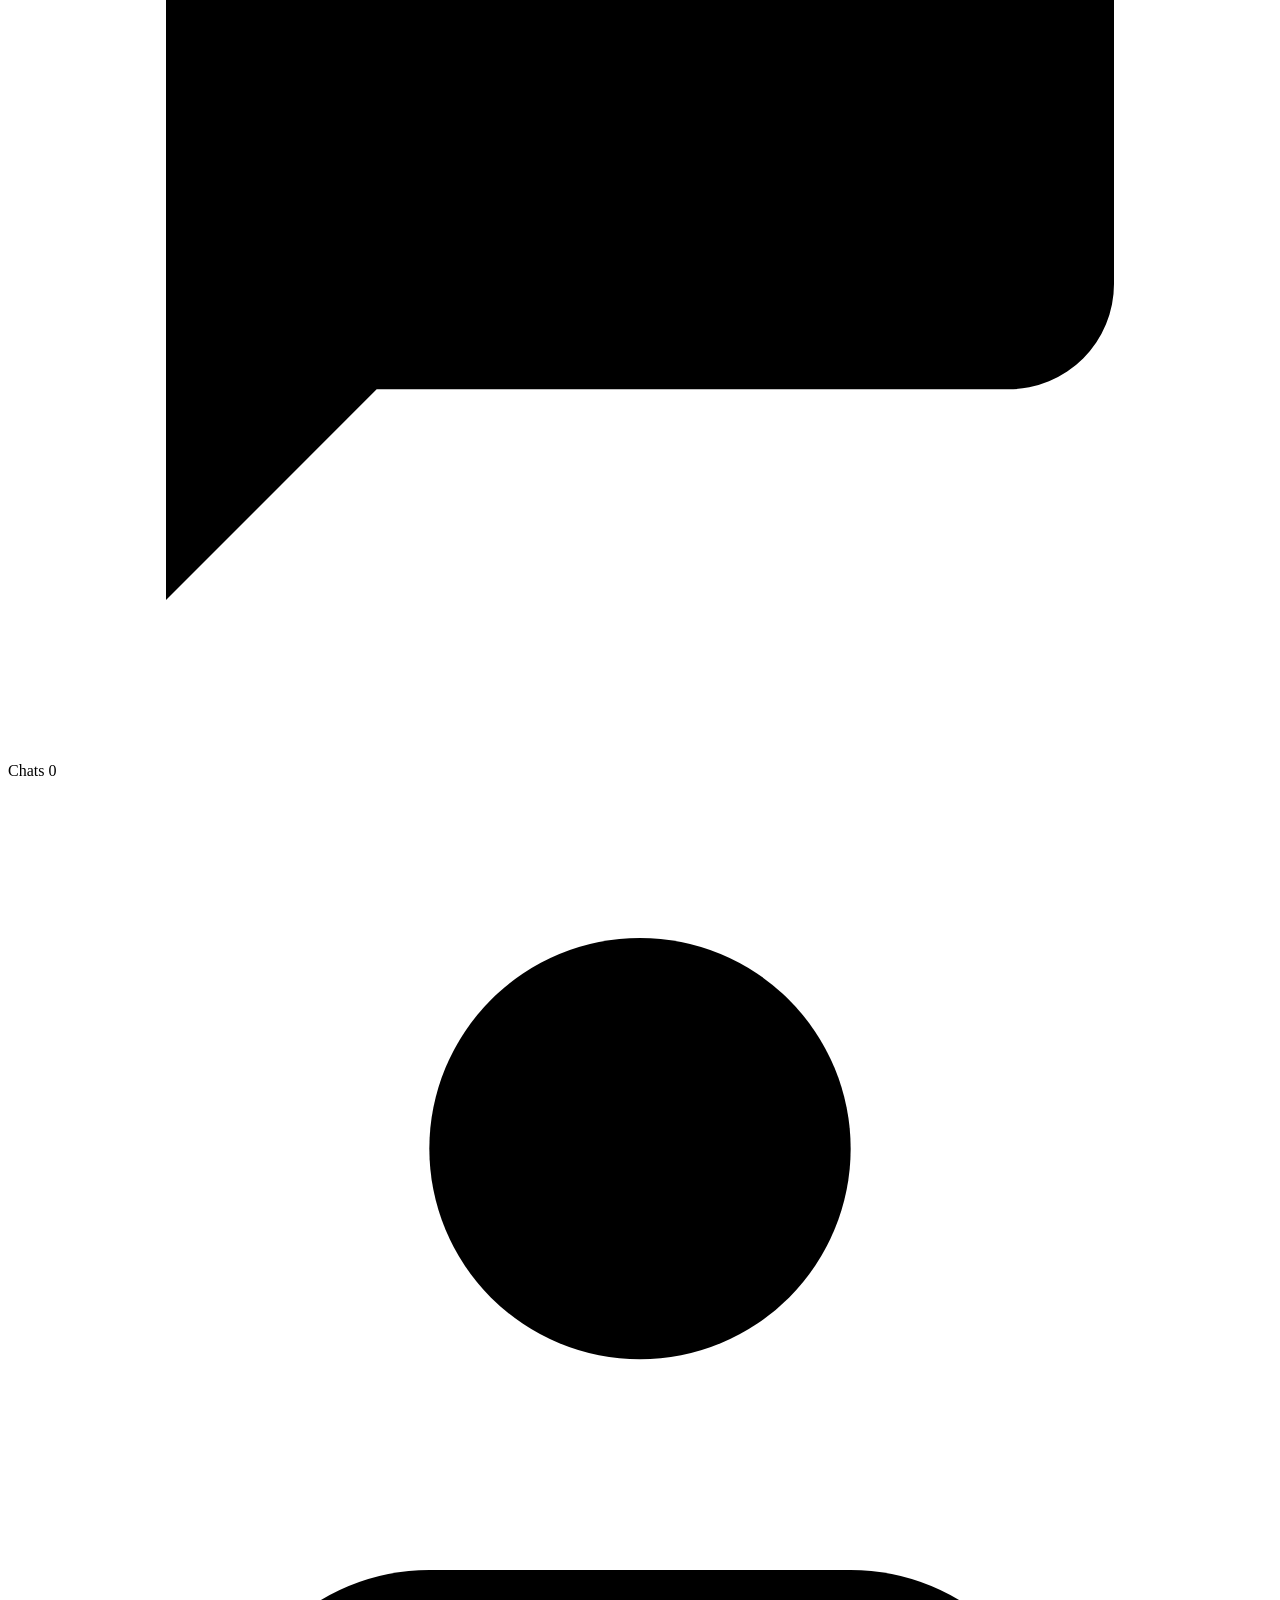
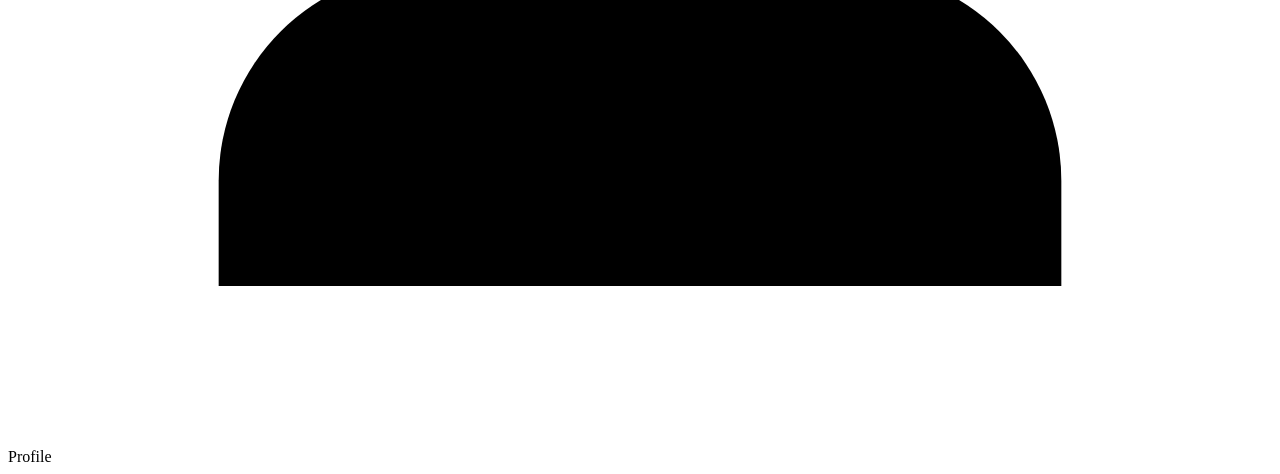
==== commit 9c6bcdff: "New index.html - HTML ONLY" ====
--- a/index.html
+++ b/index.html
@@ -5,194 +5,7 @@
 <meta name="viewport" content="width=device-width, initial-scale=1.0, maximum-scale=1.0, user-scalable=no" />
 <meta name="theme-color" content="#0a0e1a" />
 <title>MSAFIRI GLOBAL MEDIA</title>
-<style>
-/* ============ RESET & VARIABLES ============ */
-*{margin:0;padding:0;box-sizing:border-box;-webkit-tap-highlight-color:transparent}
-:root{
-  --bg:#0a0e1a;--bg-2:#111827;--bg-3:#1a2235;--bg-hover:#1f2937;
-  --border:#1f2937;--border-2:#2d3748;
-  --text:#f1f5f9;--text-2:#94a3b8;--text-3:#64748b;
-  --accent:#3b82f6;--accent-hover:#2563eb;--accent-2:#8b5cf6;
-  --success:#10b981;--danger:#ef4444;--warning:#f59e0b;
-  --radius:12px;--radius-sm:8px;--radius-lg:16px;
-  --shadow:0 4px 12px rgba(0,0,0,0.3);
-  --font:-apple-system,BlinkMacSystemFont,'Segoe UI',Roboto,sans-serif;
-}
-[data-theme="light"]{
-  --bg:#fff;--bg-2:#f8fafc;--bg-3:#f1f5f9;--bg-hover:#e2e8f0;
-  --border:#e2e8f0;--border-2:#cbd5e1;
-  --text:#0f172a;--text-2:#475569;--text-3:#94a3b8;
-  --shadow:0 4px 12px rgba(0,0,0,0.08);
-}
-html,body{height:100%;background:var(--bg);color:var(--text);font-family:var(--font);font-size:15px;line-height:1.5;overflow:hidden;transition:background .3s,color .3s}
-body{display:flex;flex-direction:column}
-input,textarea,button,select{font-family:inherit;font-size:inherit;outline:none;border:none;background:none;color:inherit}
-button{cursor:pointer}img{max-width:100%;display:block}a{color:var(--accent);text-decoration:none}
-::-webkit-scrollbar{width:6px;height:6px}::-webkit-scrollbar-track{background:transparent}::-webkit-scrollbar-thumb{background:var(--border-2);border-radius:3px}
-.hidden{display:none!important}
-.icon{width:22px;height:22px;stroke:currentColor;fill:none;stroke-width:2;stroke-linecap:round;stroke-linejoin:round;flex-shrink:0}
-.icon-sm{width:18px;height:18px}.icon-lg{width:26px;height:26px}
-.screen{position:fixed;inset:0;display:flex;flex-direction:column;background:var(--bg);z-index:10;overflow:hidden}
-.screen.hidden{display:none}
-
-/* ============ SPLASH SCREEN ============ */
-#splashScreen {
-  position: fixed;
-  inset: 0;
-  z-index: 99999;
-  display: flex;
-  flex-direction: column;
-  align-items: center;
-  justify-content: center;
-  background: linear-gradient(135deg, #0a1628 0%, #1e3a8a 30%, #2563eb 60%, #1e40af 100%);
-  background-size: 300% 300%;
-  animation: shiningBg 6s ease-in-out infinite;
-  transition: opacity 0.8s ease, visibility 0.8s ease;
-}
-#splashScreen.fade-out {
-  opacity: 0;
-  visibility: hidden;
-}
-@keyframes shiningBg {
-  0% { background-position: 0% 50%; }
-  50% { background-position: 100% 50%; }
-  100% { background-position: 0% 50%; }
-}
-
-/* Shining overlay */
-#splashScreen::before {
-  content: '';
-  position: absolute;
-  inset: 0;
-  background: radial-gradient(circle at 50% 50%, rgba(255,255,255,0.15) 0%, transparent 60%);
-  animation: shine 3s ease-in-out infinite;
-  pointer-events: none;
-}
-@keyframes shine {
-  0%, 100% { opacity: 0.3; transform: scale(1); }
-  50% { opacity: 0.6; transform: scale(1.1); }
-}
-
-.splash-logo {
-  width: 140px;
-  height: 140px;
-  border-radius: 32px;
-  background: linear-gradient(135deg, #60a5fa, #a78bfa);
-  display: flex;
-  align-items: center;
-  justify-content: center;
-  color: white;
-  font-size: 72px;
-  font-weight: 900;
-  letter-spacing: -3px;
-  box-shadow: 0 20px 60px rgba(96,165,250,0.5), inset 0 -4px 20px rgba(0,0,0,0.2);
-  margin-bottom: 32px;
-  animation: heartbeat 6s ease-in-out infinite;
-  position: relative;
-  z-index: 2;
-}
-.splash-logo::after {
-  content: '';
-  position: absolute;
-  inset: -8px;
-  border-radius: 40px;
-  background: linear-gradient(135deg, rgba(96,165,250,0.4), rgba(167,139,250,0.4));
-  filter: blur(20px);
-  z-index: -1;
-  animation: pulseGlow 6s ease-in-out infinite;
-}
-
-@keyframes heartbeat {
-  0%, 100% { transform: scale(1); }
-  15% { transform: scale(1.08); }
-  25% { transform: scale(1); }
-  35% { transform: scale(1.05); }
-  50% { transform: scale(1); }
-}
-@keyframes pulseGlow {
-  0%, 100% { opacity: 0.5; transform: scale(1); }
-  50% { opacity: 1; transform: scale(1.15); }
-}
-
-.splash-title {
-  font-size: 34px;
-  font-weight: 900;
-  color: #ffffff;
-  letter-spacing: -0.5px;
-  text-shadow: 0 4px 20px rgba(0,0,0,0.4);
-  margin-bottom: 12px;
-  text-align: center;
-  padding: 0 20px;
-  position: relative;
-  z-index: 2;
-  font-family: var(--font);
-}
-
-.splash-subtitle {
-  font-size: 16px;
-  color: rgba(255,255,255,0.85);
-  font-weight: 500;
-  letter-spacing: 3px;
-  text-transform: uppercase;
-  text-shadow: 0 2px 10px rgba(0,0,0,0.3);
-  position: relative;
-  z-index: 2;
-}
-
-/* ============ AUTH SCREEN ============ */
-#authScreen{display:flex;flex-direction:column;justify-content:center;padding:24px;overflow-y:auto;background:radial-gradient(ellipse at top,var(--bg-2) 0%,var(--bg) 70%)}
-.auth-logo{text-align:center;margin-bottom:32px}
-.auth-logo-mark{width:80px;height:80px;margin:0 auto 16px;background:linear-gradient(135deg,var(--accent),var(--accent-2));border-radius:22px;display:flex;align-items:center;justify-content:center;color:#fff;font-size:36px;font-weight:800;box-shadow:0 10px 30px rgba(59,130,246,.4)}
-.auth-title{font-size:24px;font-weight:800;letter-spacing:-.5px;background:linear-gradient(135deg,var(--accent),var(--accent-2));-webkit-background-clip:text;-webkit-text-fill-color:transparent;background-clip:text}
-.auth-subtitle{font-size:12px;color:var(--text-2);margin-top:4px;letter-spacing:2px;text-transform:uppercase;font-weight:600}
-.auth-tabs{display:flex;background:var(--bg-3);border-radius:var(--radius);padding:4px;margin-bottom:20px}
-.auth-tab{flex:1;padding:10px;border-radius:var(--radius-sm);font-weight:600;color:var(--text-2);transition:all .2s;font-size:14px}
-.auth-tab.active{background:var(--accent);color:#fff;box-shadow:0 2px 8px rgba(59,130,246,.3)}
-.auth-form{display:flex;flex-direction:column;gap:12px}
-.field{display:flex;flex-direction:column;gap:6px}
-.field label{font-size:12px;font-weight:600;color:var(--text-2);text-transform:uppercase;letter-spacing:.5px}
-.input-wrap{position:relative;display:flex;align-items:center;background:var(--bg-2);border:1.5px solid var(--border);border-radius:var(--radius);transition:border-color .2s,background .2s}
-.input-wrap:focus-within{border-color:var(--accent);background:var(--bg-3)}
-.input-wrap .icon-sm{position:absolute;left:14px;color:var(--text-3);pointer-events:none}
-.input-wrap input,.input-wrap textarea{flex:1;padding:14px 14px 14px 42px;font-size:15px;color:var(--text);background:transparent;width:100%}
-.input-wrap input::placeholder,.input-wrap textarea::placeholder{color:var(--text-3)}
-.password-toggle{position:absolute;right:12px;padding:6px;color:var(--text-3);display:flex;align-items:center;justify-content:center}
-.btn{display:flex;align-items:center;justify-content:center;gap:8px;padding:14px 20px;border-radius:var(--radius);font-weight:600;font-size:15px;transition:all .2s;width:100%}
-.btn-primary{background:linear-gradient(135deg,var(--accent),var(--accent-hover));color:#fff;box-shadow:0 4px 12px rgba(59,130,246,.3)}
-.btn-primary:disabled{opacity:.6;cursor:not-allowed}
-.btn-secondary{background:var(--bg-3);color:var(--text);border:1.5px solid var(--border)}
-.btn-danger{background:var(--danger);color:#fff}
-.btn-icon{width:40px;height:40px;padding:0;border-radius:50%;background:transparent;color:var(--text-2);display:flex;align-items:center;justify-content:center;transition:background .2s;flex-shrink:0}
-.btn-icon:hover{background:var(--bg-hover);color:var(--text)}
-.error-msg{background:rgba(239,68,68,.1);border:1px solid rgba(239,68,68,.3);color:#fca5a5;padding:10px 14px;border-radius:var(--radius-sm);font-size:13px;text-align:center}
-.app-header{display:flex;align-items:center;justify-content:space-between;padding:12px 16px;background:var(--bg-2);border-bottom:1px solid var(--border);flex-shrink:0;position:sticky;top:0;z-index:5}
-.app-header h1{font-size:17px;font-weight:800;letter-spacing:-.3px;background:linear-gradient(135deg,var(--accent),var(--accent-2));-webkit-background-clip:text;-webkit-text-fill-color:transparent;background-clip:text}
-.app-header .header-actions{display:flex;gap:4px;align-items:center}
-.app-main{flex:1;overflow-y:auto;overflow-x:hidden;padding-bottom:70px;-webkit-overflow-scrolling:touch}
-.bottom-nav{position:fixed;bottom:0;left:0;right:0;display:flex;justify-content:space-around;align-items:center;background:var(--bg-2);border-top:1px solid var(--border);padding:8px 4px;z-index:50;padding-bottom:calc(8px + env(safe-area-inset-bottom,0px))}
-.nav-item{flex:1;display:flex;flex-direction:column;align-items:center;gap:3px;padding:6px 2px;color:var(--text-3);transition:color .2s;position:relative;cursor:pointer}
-.nav-item.active{color:var(--accent)}
-.nav-item span{font-size:10px;font-weight:600}
-.nav-item .badge{position:absolute;top:2px;right:50%;margin-right:-18px;background:var(--danger);color:#fff;font-size:9px;font-weight:700;min-width:16px;height:16px;border-radius:8px;display:flex;align-items:center;justify-content:center;padding:0 4px}
-.toast-container{position:fixed;top:20px;left:50%;transform:translateX(-50%);z-index:9999;display:flex;flex-direction:column;gap:8px;pointer-events:none;width:calc(100% - 32px);max-width:400px}
-.toast{background:var(--bg-3);border:1px solid var(--border-2);color:var(--text);padding:12px 16px;border-radius:var(--radius);font-size:14px;box-shadow:var(--shadow);animation:slideDown .3s;display:flex;align-items:center;gap:10px}
-.toast.success{border-color:var(--success)}.toast.error{border-color:var(--danger)}.toast.info{border-color:var(--accent)}
-@keyframes slideDown{from{opacity:0;transform:translateY(-20px)}to{opacity:1;transform:translateY(0)}}
-.loader{width:20px;height:20px;border:2.5px solid rgba(255,255,255,.2);border-top-color:#fff;border-radius:50%;animation:spin .7s linear infinite}
-.loader-lg{width:40px;height:40px;border-width:3px;border-color:var(--border);border-top-color:var(--accent)}
-@keyframes spin{to{transform:rotate(360deg)}}
-.modal-overlay{position:fixed;inset:0;background:rgba(0,0,0,.7);display:flex;align-items:flex-end;justify-content:center;z-index:100;animation:fadeIn .2s}
-@keyframes fadeIn{from{opacity:0}to{opacity:1}}
-.modal-content{background:var(--bg-2);border-radius:var(--radius-lg) var(--radius-lg) 0 0;width:100%;max-width:500px;max-height:90vh;overflow-y:auto;animation:slideUp .3s;border-top:1px solid var(--border)}
-@keyframes slideUp{from{transform:translateY(100%)}to{transform:translateY(0)}}
-.modal-header{display:flex;align-items:center;justify-content:space-between;padding:16px;border-bottom:1px solid var(--border);position:sticky;top:0;background:var(--bg-2);z-index:1}
-.modal-header h3{font-size:16px;font-weight:700}
-.modal-body{padding:16px}
-.modal-handle{width:40px;height:4px;background:var(--border-2);border-radius:2px;margin:8px auto 0}
-.post-card{background:var(--bg-2);border-bottom:1px solid var(--border);margin-bottom:8px}
-.post-header{display:flex;align-items:center;justify-content:space-between;padding:12px 16px 8px}
-@media(min-width:640px){.post-card{border-radius:var(--radius);border:1px solid var(--border);margin:8px 12px}}
-</style>
+<link rel="stylesheet" href="/static/style.css" />
 </head>
 <body>
 
@@ -214,6 +27,7 @@
     <button class="auth-tab active" data-tab="login">Login</button>
     <button class="auth-tab" data-tab="register">Register</button>
   </div>
+
   <form id="loginForm" class="auth-form">
     <div id="loginError" class="error-msg hidden"></div>
     <div class="field">
@@ -235,6 +49,7 @@
     </div>
     <button type="submit" class="btn btn-primary" id="loginBtn"><span>Login</span></button>
   </form>
+
   <form id="registerForm" class="auth-form hidden">
     <div id="registerError" class="error-msg hidden"></div>
     <div class="field">
@@ -280,24 +95,22 @@
       <button class="btn-icon" id="themeToggle" title="Toggle theme">
         <svg class="icon" viewBox="0 0 24 24"><path d="M21 12.79A9 9 0 1 1 11.21 3 7 7 0 0 0 21 12.79z"/></svg>
       </button>
-      <button class="btn-icon" id="logoutBtn" title="Logout">
-        <svg class="icon" viewBox="0 0 24 24"><path d="M9 21H5a2 2 0 0 1-2-2V5a2 2 0 0 1 2-2h4"/><polyline points="16 17 21 12 16 7"/><line x1="21" y1="12" x2="9" y2="12"/></svg>
+      <button class="btn-icon" id="threeDotsBtn" title="Menu">
+        <svg class="icon" viewBox="0 0 24 24"><circle cx="12" cy="5" r="1.5"/><circle cx="12" cy="12" r="1.5"/><circle cx="12" cy="19" r="1.5"/></svg>
       </button>
     </div>
   </header>
+
   <main class="app-main" id="appMain"></main>
+
   <nav class="bottom-nav" id="bottomNav">
     <a class="nav-item active" data-view="home">
       <svg class="icon" viewBox="0 0 24 24"><path d="M3 9l9-7 9 7v11a2 2 0 0 1-2 2H5a2 2 0 0 1-2-2z"/><polyline points="9 22 9 12 15 12 15 22"/></svg>
       <span>Home</span>
     </a>
-    <a class="nav-item" data-view="search">
-      <svg class="icon" viewBox="0 0 24 24"><circle cx="11" cy="11" r="8"/><line x1="21" y1="21" x2="16.65" y2="16.65"/></svg>
-      <span>Search</span>
-    </a>
-    <a class="nav-item" data-view="create">
-      <svg class="icon" viewBox="0 0 24 24"><circle cx="12" cy="12" r="10"/><line x1="12" y1="8" x2="12" y2="16"/><line x1="8" y1="12" x2="16" y2="12"/></svg>
-      <span>Create</span>
+    <a class="nav-item" data-view="discovery">
+      <svg class="icon" viewBox="0 0 24 24"><circle cx="12" cy="12" r="10"/><polygon points="16.24 7.76 14.12 14.12 7.76 16.24 9.88 9.88 16.24 7.76"/></svg>
+      <span>Discovery</span>
     </a>
     <a class="nav-item" data-view="chats">
       <svg class="icon" viewBox="0 0 24 24"><path d="M21 15a2 2 0 0 1-2 2H7l-4 4V5a2 2 0 0 1 2-2h14a2 2 0 0 1 2 2z"/></svg>
@@ -314,1578 +127,7 @@
 <div id="modalContainer"></div>
 <div class="toast-container" id="toastContainer"></div>
 
-<script>
-/* ============================================================
-   MSAFIRI GLOBAL MEDIA - PHASE 1 + 2
-   ============================================================ */
-'use strict';
-
-const API = window.location.origin;
-let TOKEN = null;
-let CURRENT_USER = null;
-let CURRENT_VIEW = 'home';
-let CACHED_POSTS = [];
-let CACHED_CHATS = [];
-
-const $ = (sel) => document.querySelector(sel);
-const $$ = (sel) => document.querySelectorAll(sel);
-
-function el(tag, attrs = {}, ...children) {
-  const node = document.createElement(tag);
-  for (const [k, v] of Object.entries(attrs)) {
-    if (k === 'class') node.className = v;
-    else if (k === 'dataset') Object.assign(node.dataset, v);
-    else if (k.startsWith('on') && typeof v === 'function') {
-      node.addEventListener(k.slice(2).toLowerCase(), v);
-    } else if (v !== null && v !== undefined && v !== false) {
-      node.setAttribute(k, v);
-    }
-  }
-  for (const c of children) {
-    if (c == null || c === false) continue;
-    if (typeof c === 'string') node.appendChild(document.createTextNode(c));
-    else if (c instanceof Node) node.appendChild(c);
-  }
-  return node;
-}
-
-function esc(str) {
-  if (str == null) return '';
-  return String(str).replace(/&/g,'&amp;').replace(/</g,'&lt;').replace(/>/g,'&gt;').replace(/"/g,'&quot;').replace(/'/g,'&#39;');
-}
-
-// ============ API CLIENT ============
-async function api(path, opts = {}) {
-  const headers = opts.headers || {};
-  if (!(opts.body instanceof FormData)) {
-    headers['Content-Type'] = headers['Content-Type'] || 'application/json';
-  }
-  if (TOKEN) headers['Authorization'] = `Bearer ${TOKEN}`;
-  let res;
-  try {
-    res = await fetch(API + path, { ...opts, headers });
-  } catch (networkErr) {
-    console.warn('[MSAFIRI] Network error, retrying in 2s...');
-    await new Promise(r => setTimeout(r, 2000));
-    res = await fetch(API + path, { ...opts, headers });
-  }
-  let data = null;
-  const ct = res.headers.get('content-type') || '';
-  if (ct.includes('application/json')) {
-    try { data = await res.json(); } catch (_) { data = null; }
-  } else {
-    data = await res.text();
-  }
-  if (!res.ok) {
-    if (res.status === 401 && TOKEN && !path.includes('/login') && !path.includes('/register')) {
-      console.warn('[MSAFIRI] Session expired');
-      TOKEN = null;
-      CURRENT_USER = null;
-      localStorage.removeItem('msafiri_token');
-      showAuth();
-    }
-    const msg = (data && data.detail) || (data && data.message) || (typeof data === 'string' ? data : `HTTP ${res.status}`);
-    const err = new Error(typeof msg === 'string' ? msg : JSON.stringify(msg));
-    err.status = res.status;
-    throw err;
-  }
-  return data;
-}
-
-// ============ TOAST ============
-function toast(message, type = 'info', duration = 3000) {
-  const container = $('#toastContainer');
-  const t = el('div', { class: `toast ${type}` });
-  const icons = {
-    success: '<polyline points="20 6 9 17 4 12"/>',
-    error: '<circle cx="12" cy="12" r="10"/><line x1="15" y1="9" x2="9" y2="15"/><line x1="9" y1="9" x2="15" y2="15"/>',
-    info: '<circle cx="12" cy="12" r="10"/><line x1="12" y1="16" x2="12" y2="12"/><line x1="12" y1="8" x2="12.01" y2="8"/>',
-  };
-  t.innerHTML = `<svg class="icon icon-sm" viewBox="0 0 24 24" fill="none" stroke="currentColor" stroke-width="2" stroke-linecap="round" stroke-linejoin="round">${icons[type] || icons.info}</svg><span>${esc(message)}</span>`;
-  container.appendChild(t);
-  setTimeout(() => { t.style.opacity = '0'; t.style.transition = 'opacity .3s'; setTimeout(() => t.remove(), 300); }, duration);
-}
-
-// ============ THEME ============
-function applyTheme(theme) {
-  document.documentElement.setAttribute('data-theme', theme);
-  localStorage.setItem('msafiri_theme', theme);
-}
-function initTheme() {
-  const saved = localStorage.getItem('msafiri_theme') || 'dark';
-  applyTheme(saved);
-}
-function toggleTheme() {
-  const cur = document.documentElement.getAttribute('data-theme') || 'dark';
-  const next = cur === 'dark' ? 'light' : 'dark';
-  applyTheme(next);
-  if (CURRENT_USER) {
-    api('/api/profile', { method: 'PATCH', body: JSON.stringify({ theme: next }) }).catch(() => {});
-  }
-}
-
-// ============ SESSION ============
-function saveSession(token) {
-  TOKEN = token;
-  localStorage.setItem('msafiri_token', token);
-  localStorage.setItem('msafiri_token_time', Date.now().toString());
-  try { sessionStorage.setItem('msafiri_token', token); } catch(e) {}
-}
-function getSavedToken() {
-  let t = localStorage.getItem('msafiri_token');
-  if (!t) {
-    try { t = sessionStorage.getItem('msafiri_token'); } catch(e) {}
-  }
-  return t;
-}
-
-// ============ AUTH ============
-async function register(name, email, password, username) {
-  return api('/api/register', { method: 'POST', body: JSON.stringify({ name, email, password, username: username || null }) });
-}
-async function login(email, password) {
-  return api('/api/login', { method: 'POST', body: JSON.stringify({ email, password }) });
-}
-async function logout() {
-  try { await api('/api/logout', { method: 'POST' }); } catch (_) {}
-  TOKEN = null;
-  CURRENT_USER = null;
-  localStorage.removeItem('msafiri_token');
-  localStorage.removeItem('msafiri_token_time');
-  try { sessionStorage.removeItem('msafiri_token'); } catch(e) {}
-  showAuth();
-}
-async function loadMe() {
-  const data = await api('/api/me');
-  CURRENT_USER = data.user;
-  return CURRENT_USER;
-}
-
-// ============ SCREENS ============
-function showAuth() {
-  $('#splashScreen').classList.add('fade-out');
-  $('#authScreen').classList.remove('hidden');
-  $('#appScreen').classList.add('hidden');
-}
-function showApp() {
-  $('#splashScreen').classList.add('fade-out');
-  $('#authScreen').classList.add('hidden');
-  $('#appScreen').classList.remove('hidden');
-}
-
-// ============ AUTH UI ============
-$$('.auth-tab').forEach(tab => {
-  tab.addEventListener('click', () => {
-    const t = tab.dataset.tab;
-    $$('.auth-tab').forEach(x => x.classList.toggle('active', x === tab));
-    $('#loginForm').classList.toggle('hidden', t !== 'login');
-    $('#registerForm').classList.toggle('hidden', t !== 'register');
-    $('#loginError').classList.add('hidden');
-    $('#registerError').classList.add('hidden');
-  });
-});
-
-$$('.password-toggle').forEach(btn => {
-  btn.addEventListener('click', () => {
-    const inp = $('#' + btn.dataset.target);
-    if (!inp) return;
-    inp.type = inp.type === 'password' ? 'text' : 'password';
-  });
-});
-
-$('#loginForm').addEventListener('submit', async (e) => {
-  e.preventDefault();
-  const btn = $('#loginBtn');
-  const errEl = $('#loginError');
-  errEl.classList.add('hidden');
-  btn.disabled = true;
-  btn.innerHTML = '<div class="loader"></div>';
-  try {
-    const email = $('#loginEmail').value.trim();
-    const password = $('#loginPassword').value;
-    const res = await login(email, password);
-    saveSession(res.token);
-    CURRENT_USER = res.user;
-    toast('Welcome back!', 'success');
-    await startApp();
-  } catch (err) {
-    errEl.textContent = err.message || 'Login failed';
-    errEl.classList.remove('hidden');
-  } finally {
-    btn.disabled = false;
-    btn.innerHTML = '<span>Login</span>';
-  }
-});
-
-$('#registerForm').addEventListener('submit', async (e) => {
-  e.preventDefault();
-  const btn = $('#registerBtn');
-  const errEl = $('#registerError');
-  errEl.classList.add('hidden');
-  btn.disabled = true;
-  btn.innerHTML = '<div class="loader"></div>';
-  try {
-    const name = $('#regName').value.trim();
-    const username = $('#regUsername').value.trim() || null;
-    const email = $('#regEmail').value.trim();
-    const password = $('#regPassword').value;
-    const res = await register(name, email, password, username);
-    saveSession(res.token);
-    CURRENT_USER = res.user;
-    toast('Account created!', 'success');
-    await startApp();
-  } catch (err) {
-    errEl.textContent = err.message || 'Registration failed';
-    errEl.classList.remove('hidden');
-  } finally {
-    btn.disabled = false;
-    btn.innerHTML = '<span>Create Account</span>';
-  }
-});
-
-$('#logoutBtn').addEventListener('click', () => {
-  if (confirm('Logout from MSAFIRI?')) logout();
-});
-$('#themeToggle').addEventListener('click', toggleTheme);
-
-// ============ HELPERS ============
-function timeAgo(dateStr) {
-  if (!dateStr) return '';
-  const d = new Date(dateStr);
-  const now = new Date();
-  const s = Math.floor((now - d) / 1000);
-  if (s < 60) return 'just now';
-  if (s < 3600) return Math.floor(s / 60) + 'm';
-  if (s < 86400) return Math.floor(s / 3600) + 'h';
-  if (s < 604800) return Math.floor(s / 86400) + 'd';
-  if (s < 2592000) return Math.floor(s / 604800) + 'w';
-  return d.toLocaleDateString();
-}
-function initials(name) {
-  if (!name) return '?';
-  return name.split(' ').map(w => w[0]).slice(0, 2).join('').toUpperCase();
-}
-function avatarEl(user, size = 40) {
-  const wrap = el('div', {
-    style: `width:${size}px;height:${size}px;border-radius:50%;overflow:hidden;background:linear-gradient(135deg,#3b82f6,#8b5cf6);display:flex;align-items:center;justify-content:center;color:white;font-weight:700;font-size:${Math.round(size*0.4)}px;flex-shrink:0;`
-  });
-  if (user && user.avatar) {
-    wrap.appendChild(el('img', { src: user.avatar, style: 'width:100%;height:100%;object-fit:cover;' }));
-  } else {
-    wrap.textContent = initials(user && user.name);
-  }
-  return wrap;
-}
-
-// ============ POST RENDERER ============
-function renderPost(post) {
-  const card = el('article', { class: 'post-card', dataset: { postId: post.id } });
-  const header = el('div', { class: 'post-header' });
-  const userInfo = el('div', {
-    style: 'display:flex;align-items:center;gap:10px;cursor:pointer;',
-    onclick: () => openProfile(post.user.id),
-  });
-  userInfo.appendChild(avatarEl(post.user, 40));
-  const names = el('div');
-  names.appendChild(el('div', { style: 'font-weight:600;font-size:14px;' }, post.user.name));
-  const uname = post.user.username ? '@' + post.user.username + ' · ' : '';
-  names.appendChild(el('div', { style: 'font-size:12px;color:var(--text-3);' }, uname + timeAgo(post.created_at)));
-  userInfo.appendChild(names);
-  header.appendChild(userInfo);
-  if (CURRENT_USER && post.user.id === CURRENT_USER.id) {
-    const menuBtn = el('button', { class: 'btn-icon', style: 'width:32px;height:32px;' });
-    menuBtn.innerHTML = '<svg class="icon icon-sm" viewBox="0 0 24 24"><circle cx="12" cy="5" r="1.5"/><circle cx="12" cy="12" r="1.5"/><circle cx="12" cy="19" r="1.5"/></svg>';
-    menuBtn.addEventListener('click', (e) => { e.stopPropagation(); openPostMenu(post); });
-    header.appendChild(menuBtn);
-  }
-  card.appendChild(header);
-  if (post.caption) {
-    card.appendChild(el('div', { style: 'padding:0 16px 12px;font-size:14px;line-height:1.5;white-space:pre-wrap;word-break:break-word;' }, post.caption));
-  }
-  if (post.media) {
-    const mediaWrap = el('div', { style: 'background:#000;display:flex;justify-content:center;' });
-    if (post.media_type === 'video') {
-      mediaWrap.appendChild(el('video', { src: post.media, controls: true, playsinline: true, style: 'max-width:100%;max-height:70vh;display:block;' }));
-    } else {
-      mediaWrap.appendChild(el('img', { src: post.media, style: 'max-width:100%;max-height:70vh;display:block;object-fit:contain;', loading: 'lazy' }));
-    }
-    card.appendChild(mediaWrap);
-  }
-  const actions = el('div', { style: 'display:flex;align-items:center;gap:2px;padding:8px 8px 12px;' });
-  actions.appendChild(makeActionBtn(post.liked, 'like', post.likes_count || 0, post.liked ? 'var(--danger)' : null, () => toggleLike(post)));
-  actions.appendChild(makeActionBtn(false, 'comment', post.comments_count || 0, null, () => openComments(post)));
-  actions.appendChild(makeActionBtn(false, 'reshare', post.reshares_count || 0, null, () => toggleReshare(post)));
-  actions.appendChild(makeActionBtn(post.saved, 'save', null, post.saved ? 'var(--accent)' : null, () => toggleSave(post)));
-  card.appendChild(actions);
-  return card;
-}
-
-function makeActionBtn(filled, kind, count, color, onClick) {
-  const btn = el('button', {
-    class: 'btn-icon',
-    style: `flex:1;height:36px;gap:6px;padding:0 8px;border-radius:8px;color:${color || 'var(--text-2)'};display:flex;align-items:center;justify-content:center;font-size:13px;font-weight:600;`,
-  });
-  const icons = {
-    like: '<path d="M20.84 4.61a5.5 5.5 0 0 0-7.78 0L12 5.67l-1.06-1.06a5.5 5.5 0 0 0-7.78 7.78l1.06 1.06L12 21.23l7.78-7.78 1.06-1.06a5.5 5.5 0 0 0 0-7.78z"/>',
-    comment: '<path d="M21 11.5a8.38 8.38 0 0 1-.9 3.8 8.5 8.5 0 0 1-7.6 4.7 8.38 8.38 0 0 1-3.8-.9L3 21l1.9-5.7a8.38 8.38 0 0 1-.9-3.8 8.5 8.5 0 0 1 4.7-7.6 8.38 8.38 0 0 1 3.8-.9h.5a8.48 8.48 0 0 1 8 8v.5z"/>',
-    reshare: '<polyline points="17 1 21 5 17 9"/><path d="M3 11V9a4 4 0 0 1 4-4h14"/><polyline points="7 23 3 19 7 15"/><path d="M21 13v2a4 4 0 0 1-4 4H3"/>',
-    save: '<path d="M19 21l-7-5-7 5V5a2 2 0 0 1 2-2h10a2 2 0 0 1 2 2z"/>',
-  };
-  const fillStyle = filled ? 'fill:currentColor;' : '';
-  btn.innerHTML = `<svg class="icon icon-sm" viewBox="0 0 24 24" style="${fillStyle}">${icons[kind]}</svg>${count != null ? `<span>${count > 0 ? count : ''}</span>` : ''}`;
-  btn.addEventListener('click', (e) => { e.stopPropagation(); onClick(); });
-  return btn;
-}
-
-// ============ FEED ============
-async function loadFeed(feedType = 'all') {
-  const main = $('#appMain');
-  main.innerHTML = '<div style="display:flex;justify-content:center;padding:40px;"><div class="loader loader-lg"></div></div>';
-  try {
-    const data = await api('/api/posts?feed=' + encodeURIComponent(feedType) + '&limit=30');
-    CACHED_POSTS = data.posts || [];
-    renderFeed(feedType);
-  } catch (err) {
-    main.innerHTML = `<div style="padding:40px;text-align:center;color:var(--text-2);"><p>Failed to load feed</p><p style="font-size:13px;margin-top:8px;">${esc(err.message)}</p></div>`;
-  }
-}
-
-function renderFeed(feedType = 'all') {
-  const main = $('#appMain');
-  main.innerHTML = '';
-  const tabs = el('div', { style: 'display:flex;background:var(--bg-2);border-bottom:1px solid var(--border);position:sticky;top:0;z-index:4;' });
-  ['all', 'following'].forEach(f => {
-    const active = f === feedType;
-    const t = el('button', {
-      style: `flex:1;padding:12px;font-weight:600;font-size:14px;color:${active ? 'var(--accent)' : 'var(--text-2)'};border-bottom:2px solid ${active ? 'var(--accent)' : 'transparent'};`,
-      onclick: () => loadFeed(f),
-    }, f === 'all' ? 'For You' : 'Following');
-    tabs.appendChild(t);
-  });
-  main.appendChild(tabs);
-
-  // Stories bar
-  const storiesBar = el('div', {
-    style: 'display:flex;gap:12px;padding:12px 16px;overflow-x:auto;background:var(--bg-2);border-bottom:1px solid var(--border);-webkit-overflow-scrolling:touch;',
-    id: 'storiesBar',
-  });
-  main.appendChild(storiesBar);
-
-  const addStoryBtn = el('div', {
-    style: 'display:flex;flex-direction:column;align-items:center;gap:6px;cursor:pointer;flex-shrink:0;min-width:70px;',
-    onclick: () => openCreateStory(),
-  });
-  const addWrap = el('div', {
-    style: 'width:64px;height:64px;border-radius:50%;background:var(--bg-3);border:2px dashed var(--accent);display:flex;align-items:center;justify-content:center;color:var(--accent);font-size:28px;',
-  }, '+');
-  addStoryBtn.appendChild(addWrap);
-  addStoryBtn.appendChild(el('div', { style: 'font-size:11px;color:var(--text-2);font-weight:600;' }, 'My Story'));
-  storiesBar.appendChild(addStoryBtn);
-
-  loadStories(storiesBar);
-
-  if (CACHED_POSTS.length === 0) {
-    main.appendChild(el('div', { style: 'padding:60px 20px;text-align:center;color:var(--text-2);' },
-      el('p', {}, 'No posts yet'),
-      el('p', { style: 'margin-top:8px;font-size:14px;' }, 'Be the first to share something!')));
-    return;
-  }
-  for (const p of CACHED_POSTS) main.appendChild(renderPost(p));
-}
-
-async function loadStories(storiesBar) {
-  try {
-    const data = await api('/api/statuses');
-    const groups = data.groups || [];
-    if (groups.length === 0) {
-      storiesBar.appendChild(el('div', { style: 'display:flex;align-items:center;color:var(--text-3);font-size:13px;padding:0 8px;' }, 'No stories yet'));
-      return;
-    }
-    for (const g of groups) {
-      const isMe = CURRENT_USER && g.user.id === CURRENT_USER.id;
-      const storyItem = el('div', {
-        style: 'display:flex;flex-direction:column;align-items:center;gap:6px;cursor:pointer;flex-shrink:0;min-width:70px;',
-        onclick: () => openStoryViewer(g),
-      });
-      const ring = el('div', {
-        style: 'width:68px;height:68px;border-radius:50%;padding:2px;background:linear-gradient(135deg,#3b82f6,#8b5cf6);display:flex;align-items:center;justify-content:center;',
-      });
-      const inner = el('div', {
-        style: 'width:100%;height:100%;border-radius:50%;overflow:hidden;border:2px solid var(--bg-2);background:var(--bg-3);display:flex;align-items:center;justify-content:center;',
-      });
-      if (g.user.avatar) {
-        inner.appendChild(el('img', { src: g.user.avatar, style: 'width:100%;height:100%;object-fit:cover;' }));
-      } else {
-        inner.textContent = initials(g.user.name);
-        inner.style.color = 'white';
-        inner.style.fontWeight = '700';
-        inner.style.fontSize = '24px';
-        inner.style.background = 'linear-gradient(135deg,#3b82f6,#8b5cf6)';
-      }
-      ring.appendChild(inner);
-      storyItem.appendChild(ring);
-      const label = isMe ? 'My Story' : g.user.name.split(' ')[0];
-      storyItem.appendChild(el('div', { style: 'font-size:11px;color:var(--text-2);font-weight:600;max-width:70px;overflow:hidden;text-overflow:ellipsis;white-space:nowrap;' }, label));
-      storiesBar.appendChild(storyItem);
-    }
-  } catch (err) {
-    console.warn('Stories load failed:', err.message);
-  }
-}
-
-// ============ ACTIONS ============
-async function toggleLike(post) {
-  try {
-    if (post.liked) {
-      await api(`/api/posts/${post.id}/like`, { method: 'DELETE' });
-      post.liked = false;
-      post.likes_count = Math.max(0, (post.likes_count || 0) - 1);
-    } else {
-      await api(`/api/posts/${post.id}/like`, { method: 'POST' });
-      post.liked = true;
-      post.likes_count = (post.likes_count || 0) + 1;
-    }
-    updatePostCard(post);
-  } catch (err) { toast(err.message, 'error'); }
-}
-async function toggleSave(post) {
-  try {
-    if (post.saved) {
-      await api(`/api/posts/${post.id}/save`, { method: 'DELETE' });
-      post.saved = false;
-      toast('Removed', 'info');
-    } else {
-      await api(`/api/posts/${post.id}/save`, { method: 'POST' });
-      post.saved = true;
-      toast('Saved', 'success');
-    }
-    updatePostCard(post);
-  } catch (err) { toast(err.message, 'error'); }
-}
-async function toggleReshare(post) {
-  try {
-    await api(`/api/posts/${post.id}/reshare`, { method: 'POST' });
-    post.reshares_count = (post.reshares_count || 0) + 1;
-    toast('Reshared', 'success');
-    updatePostCard(post);
-  } catch (err) { toast(err.message, 'error'); }
-}
-function updatePostCard(post) {
-  const old = document.querySelector(`[data-post-id="${post.id}"]`);
-  if (!old) return;
-  old.replaceWith(renderPost(post));
-}
-
-// ============ SHEET / MODAL ============
-function openSheet(title, items, contentNode = null) {
-  const container = $('#modalContainer');
-  container.innerHTML = '';
-  const overlay = el('div', { class: 'modal-overlay', onclick: (e) => { if (e.target === overlay) closeModal(); } });
-  const content = el('div', { class: 'modal-content' });
-  content.appendChild(el('div', { class: 'modal-handle' }));
-  if (title) {
-    const h = el('div', { class: 'modal-header' });
-    h.appendChild(el('h3', {}, title));
-    const cb = el('button', { class: 'btn-icon', onclick: closeModal });
-    cb.innerHTML = '<svg class="icon" viewBox="0 0 24 24"><line x1="18" y1="6" x2="6" y2="18"/><line x1="6" y1="6" x2="18" y2="18"/></svg>';
-    h.appendChild(cb);
-    content.appendChild(h);
-  }
-  const body = el('div', { class: 'modal-body', style: 'padding:8px 0;' });
-  if (contentNode) body.appendChild(contentNode);
-  if (items) {
-    for (const item of items) {
-      const btn = el('button', {
-        style: `display:block;width:100%;text-align:left;padding:14px 20px;font-size:15px;background:none;color:${item.danger ? 'var(--danger)' : 'var(--text)'};`,
-        onclick: () => { closeModal(); item.onClick && item.onClick(); }
-      }, item.label);
-      body.appendChild(btn);
-    }
-  }
-  content.appendChild(body);
-  overlay.appendChild(content);
-  container.appendChild(overlay);
-}
-function closeModal() { $('#modalContainer').innerHTML = ''; }
-
-// ============ POST MENU ============
-function openPostMenu(post) {
-  const items = [];
-  if (CURRENT_USER && post.user.id === CURRENT_USER.id) {
-    items.push({ label: 'Delete Post', danger: true, onClick: async () => {
-      if (!confirm('Delete this post?')) return;
-      try {
-        await api(`/api/posts/${post.id}`, { method: 'DELETE' });
-        toast('Deleted', 'success');
-        CACHED_POSTS = CACHED_POSTS.filter(p => p.id !== post.id);
-        renderFeed();
-      } catch (err) { toast(err.message, 'error'); }
-    }});
-  }
-  items.push({ label: 'Copy Link', onClick: () => {
-    const url = `${API}/?post=${post.id}`;
-    if (navigator.clipboard) navigator.clipboard.writeText(url).then(() => toast('Copied', 'success'));
-    else toast(url, 'info');
-  }});
-  openSheet('Post Options', items);
-}
-
-// ============ POST CREATOR ============
-function openCreatePost() {
-  const container = $('#modalContainer');
-  container.innerHTML = '';
-  const overlay = el('div', { class: 'modal-overlay', onclick: (e) => { if (e.target === overlay) closeModal(); } });
-  const content = el('div', { class: 'modal-content' });
-  const h = el('div', { class: 'modal-header' });
-  h.appendChild(el('h3', {}, 'Create Post'));
-  const closeBtn = el('button', { class: 'btn-icon', onclick: closeModal });
-  closeBtn.innerHTML = '<svg class="icon" viewBox="0 0 24 24"><line x1="18" y1="6" x2="6" y2="18"/><line x1="6" y1="6" x2="18" y2="18"/></svg>';
-  h.appendChild(closeBtn);
-  content.appendChild(h);
-  const body = el('div', { class: 'modal-body' });
-  const textarea = el('textarea', {
-    placeholder: "What's on your mind?", rows: 5,
-    style: 'width:100%;background:var(--bg-3);border:1px solid var(--border);border-radius:var(--radius);padding:12px;font-size:15px;color:var(--text);resize:none;font-family:inherit;',
-    maxlength: 2000,
-  });
-  body.appendChild(textarea);
-  const preview = el('div', { style: 'margin-top:12px;display:none;position:relative;border-radius:var(--radius);overflow:hidden;background:#000;' });
-  body.appendChild(preview);
-  let selectedFile = null;
-  let previewURL = null;
-  const fileInput = el('input', { type: 'file', style: 'display:none' });
-  fileInput.addEventListener('change', () => {
-    const f = fileInput.files && fileInput.files[0];
-    if (!f) return;
-    const maxMB = f.type.startsWith('video/') ? 50 : 5;
-    if (f.size > maxMB * 1024 * 1024) {
-      toast(`File too large. Max ${maxMB} MB.`, 'error');
-      fileInput.value = '';
-      return;
-    }
-    selectedFile = f;
-    if (previewURL) URL.revokeObjectURL(previewURL);
-    previewURL = URL.createObjectURL(f);
-    preview.innerHTML = '';
-    preview.style.display = 'block';
-    if (f.type.startsWith('video/')) {
-      preview.appendChild(el('video', { src: previewURL, controls: true, playsinline: true, style: 'width:100%;max-height:300px;display:block;' }));
-    } else if (f.type.startsWith('image/')) {
-      preview.appendChild(el('img', { src: previewURL, style: 'width:100%;max-height:300px;display:block;object-fit:contain;' }));
-    } else {
-      preview.appendChild(el('div', { style: 'padding:16px;text-align:center;color:var(--text);' }, '📎 ' + f.name));
-    }
-    const rm = el('button', {
-      style: 'position:absolute;top:8px;right:8px;width:32px;height:32px;border-radius:50%;background:rgba(0,0,0,0.7);color:white;display:flex;align-items:center;justify-content:center;',
-      onclick: () => {
-        selectedFile = null;
-        if (previewURL) URL.revokeObjectURL(previewURL);
-        previewURL = null;
-        fileInput.value = '';
-        preview.style.display = 'none';
-      }
-    });
-    rm.innerHTML = '<svg class="icon icon-sm" viewBox="0 0 24 24"><line x1="18" y1="6" x2="6" y2="18"/><line x1="6" y1="6" x2="18" y2="18"/></svg>';
-    preview.appendChild(rm);
-  });
-  body.appendChild(fileInput);
-  const mediaActions = el('div', { style: 'display:flex;gap:6px;margin-top:12px;' });
-  const photoBtn = el('button', { class: 'btn btn-secondary', style: 'flex:1;padding:10px 6px;font-size:12px;', onclick: () => { fileInput.accept = 'image/*'; fileInput.click(); } });
-  photoBtn.innerHTML = '<svg class="icon icon-sm" viewBox="0 0 24 24"><rect x="3" y="3" width="18" height="18" rx="2"/><circle cx="8.5" cy="8.5" r="1.5"/><polyline points="21 15 16 10 5 21"/></svg><span>Photo</span>';
-  mediaActions.appendChild(photoBtn);
-  const videoBtn = el('button', { class: 'btn btn-secondary', style: 'flex:1;padding:10px 6px;font-size:12px;', onclick: () => { fileInput.accept = 'video/*'; fileInput.click(); } });
-  videoBtn.innerHTML = '<svg class="icon icon-sm" viewBox="0 0 24 24"><polygon points="23 7 16 12 23 17 23 7"/><rect x="1" y="5" width="15" height="14" rx="2"/></svg><span>Video</span>';
-  mediaActions.appendChild(videoBtn);
-  const fileBtn = el('button', { class: 'btn btn-secondary', style: 'flex:1;padding:10px 6px;font-size:12px;', onclick: () => { fileInput.accept = '*/*'; fileInput.click(); } });
-  fileBtn.innerHTML = '<svg class="icon icon-sm" viewBox="0 0 24 24"><path d="M13 2H6a2 2 0 0 0-2 2v16a2 2 0 0 0 2 2h12a2 2 0 0 0 2-2V9z"/><polyline points="13 2 13 9 20 9"/></svg><span>File</span>';
-  mediaActions.appendChild(fileBtn);
-  body.appendChild(mediaActions);
-  const postBtn = el('button', {
-    class: 'btn btn-primary',
-    style: 'margin-top:10px;',
-    onclick: async () => {
-      const caption = textarea.value.trim();
-      if (!caption && !selectedFile) { toast('Add text or media', 'error'); return; }
-      postBtn.disabled = true;
-      postBtn.innerHTML = '<div class="loader"></div>';
-      try {
-        const fd = new FormData();
-        fd.append('caption', caption);
-        if (selectedFile) fd.append('file', selectedFile);
-        await api('/api/posts', { method: 'POST', body: fd });
-        toast('Posted!', 'success');
-        closeModal();
-        loadFeed('all');
-      } catch (err) {
-        toast(err.message, 'error');
-        postBtn.disabled = false;
-        postBtn.innerHTML = '<span>Post</span>';
-      }
-    },
-  }, el('span', {}, 'Post'));
-  body.appendChild(postBtn);
-  content.appendChild(body);
-  overlay.appendChild(content);
-  container.appendChild(overlay);
-}
-
-// ============ COMMENTS ============
-async function openComments(post) {
-  const container = $('#modalContainer');
-  container.innerHTML = '';
-  const overlay = el('div', { class: 'modal-overlay', onclick: (e) => { if (e.target === overlay) closeModal(); } });
-  const content = el('div', { class: 'modal-content', style: 'height:85vh;display:flex;flex-direction:column;' });
-  const h = el('div', { class: 'modal-header' });
-  h.appendChild(el('h3', {}, `Comments (${post.comments_count || 0})`));
-  const closeBtn = el('button', { class: 'btn-icon', onclick: closeModal });
-  closeBtn.innerHTML = '<svg class="icon" viewBox="0 0 24 24"><line x1="18" y1="6" x2="6" y2="18"/><line x1="6" y1="6" x2="18" y2="18"/></svg>';
-  h.appendChild(closeBtn);
-  content.appendChild(h);
-  const list = el('div', { style: 'flex:1;overflow-y:auto;padding:12px 16px;' });
-  list.innerHTML = '<div style="text-align:center;padding:20px;"><div class="loader" style="margin:0 auto;"></div></div>';
-  content.appendChild(list);
-  const form = el('form', {
-    style: 'display:flex;gap:8px;padding:12px;border-top:1px solid var(--border);background:var(--bg-2);',
-    onsubmit: async (e) => {
-      e.preventDefault();
-      const inp = form.querySelector('input');
-      const text = inp.value.trim();
-      if (!text) return;
-      const submitBtn = form.querySelector('button');
-      submitBtn.disabled = true;
-      try {
-        const res = await api(`/api/posts/${post.id}/comments`, { method: 'POST', body: JSON.stringify({ text }) });
-        inp.value = '';
-        post.comments_count = (post.comments_count || 0) + 1;
-        renderSingleComment(res.comment, list);
-        updatePostCard(post);
-      } catch (err) { toast(err.message, 'error'); }
-      submitBtn.disabled = false;
-    },
-  });
-  const inp = el('input', { type: 'text', placeholder: 'Add a comment...', maxlength: 2000, style: 'flex:1;padding:10px 14px;background:var(--bg-3);border:1px solid var(--border);border-radius:20px;font-size:14px;color:var(--text);' });
-  form.appendChild(inp);
-  const sendBtn = el('button', { type: 'submit', class: 'btn-icon', style: 'background:var(--accent);color:white;width:40px;height:40px;border-radius:50%;' });
-  sendBtn.innerHTML = '<svg class="icon icon-sm" viewBox="0 0 24 24"><line x1="22" y1="2" x2="11" y2="13"/><polygon points="22 2 15 22 11 13 2 9 22 2"/></svg>';
-  form.appendChild(sendBtn);
-  content.appendChild(form);
-  overlay.appendChild(content);
-  container.appendChild(overlay);
-  try {
-    const data = await api(`/api/posts/${post.id}/comments`);
-    list.innerHTML = '';
-    if (!data.comments || data.comments.length === 0) {
-      list.innerHTML = '<div style="text-align:center;padding:40px;color:var(--text-2);font-size:14px;">No comments yet. Be the first!</div>';
-    } else {
-      for (const c of data.comments) renderSingleComment(c, list);
-    }
-  } catch (err) {
-    list.innerHTML = `<div style="text-align:center;padding:20px;color:var(--danger);">${esc(err.message)}</div>`;
-  }
-}
-function renderSingleComment(c, list) {
-  const row = el('div', { style: 'display:flex;gap:10px;margin-bottom:16px;' });
-  row.appendChild(avatarEl(c.user, 36));
-  const right = el('div', { style: 'flex:1;min-width:0;' });
-  right.appendChild(el('div', { style: 'font-size:13px;font-weight:600;' }, c.user.name));
-  right.appendChild(el('div', { style: 'font-size:14px;line-height:1.4;word-break:break-word;margin-top:2px;' }, c.text));
-  right.appendChild(el('div', { style: 'font-size:11px;color:var(--text-3);margin-top:4px;' }, timeAgo(c.created_at)));
-  row.appendChild(right);
-  list.appendChild(row);
-  list.scrollTop = list.scrollHeight;
-}
-
-// ============ PROFILE ============
-async function openProfile(userId) {
-  const main = $('#appMain');
-  main.innerHTML = '<div style="display:flex;justify-content:center;padding:40px;"><div class="loader loader-lg"></div></div>';
-  switchView('profile');
-  try {
-    const data = await api(`/api/users/${userId}`);
-    const u = data.user;
-    main.innerHTML = '';
-    const cover = el('div', { style: 'height:120px;background:linear-gradient(135deg,var(--accent),var(--accent-2));' });
-    main.appendChild(cover);
-    const info = el('div', { style: 'padding:0 16px 16px;margin-top:-50px;position:relative;' });
-    const av = avatarEl(u, 100);
-    av.style.border = '4px solid var(--bg)';
-    info.appendChild(av);
-    info.appendChild(el('div', { style: 'font-size:20px;font-weight:700;margin-top:8px;' }, u.name));
-    if (u.username) info.appendChild(el('div', { style: 'font-size:14px;color:var(--text-2);' }, '@' + u.username));
-    if (u.bio) info.appendChild(el('div', { style: 'font-size:14px;line-height:1.5;margin-top:12px;' }, u.bio));
-    if (u.location) info.appendChild(el('div', { style: 'font-size:13px;color:var(--text-2);margin-top:8px;' }, '📍 ' + u.location));
-    const stats = el('div', { style: 'display:flex;gap:24px;margin-top:16px;' });
-    [
-      { label: 'Posts', value: u.posts_count || 0 },
-      { label: 'Followers', value: u.followers_count || 0 },
-      { label: 'Following', value: u.following_count || 0 },
-    ].forEach(s => {
-      const box = el('div');
-      box.appendChild(el('div', { style: 'font-weight:700;font-size:16px;' }, String(s.value)));
-      box.appendChild(el('div', { style: 'font-size:12px;color:var(--text-3);' }, s.label));
-      stats.appendChild(box);
-    });
-    info.appendChild(stats);
-    const actions = el('div', { style: 'display:flex;gap:8px;margin-top:16px;' });
-    if (CURRENT_USER && u.id === CURRENT_USER.id) {
-      const editBtn = el('button', { class: 'btn btn-secondary', style: 'flex:1;', onclick: () => openEditProfile() }, 'Edit Profile');
-      actions.appendChild(editBtn);
-    } else {
-      const followBtn = el('button', {
-        class: 'btn ' + (u.is_following ? 'btn-secondary' : 'btn-primary'),
-        style: 'flex:1;',
-        onclick: async () => {
-          try {
-            if (u.is_following) {
-              await api(`/api/users/${u.id}/follow`, { method: 'DELETE' });
-              u.is_following = false;
-              u.followers_count = Math.max(0, (u.followers_count || 1) - 1);
-            } else {
-              await api(`/api/users/${u.id}/follow`, { method: 'POST' });
-              u.is_following = true;
-              u.followers_count = (u.followers_count || 0) + 1;
-            }
-            openProfile(u.id);
-          } catch (err) { toast(err.message, 'error'); }
-        }
-      }, el('span', {}, u.is_following ? 'Following' : 'Follow'));
-      actions.appendChild(followBtn);
-      const msgBtn = el('button', { class: 'btn btn-secondary', style: 'flex:0 0 auto;width:auto;padding:14px;' });
-      msgBtn.innerHTML = '<svg class="icon" viewBox="0 0 24 24"><path d="M21 15a2 2 0 0 1-2 2H7l-4 4V5a2 2 0 0 1 2-2h14a2 2 0 0 1 2 2z"/></svg>';
-      msgBtn.addEventListener('click', () => openChatWith(u));
-      actions.appendChild(msgBtn);
-    }
-    info.appendChild(actions);
-    main.appendChild(info);
-    main.appendChild(el('div', { style: 'padding:12px 16px;border-top:1px solid var(--border);font-weight:600;font-size:14px;' }, 'Posts'));
-    const postsWrap = el('div');
-    main.appendChild(postsWrap);
-    try {
-      const pdata = await api(`/api/users/${u.id}/posts`);
-      if (!pdata.posts || pdata.posts.length === 0) {
-        postsWrap.innerHTML = '<div style="padding:40px;text-align:center;color:var(--text-2);font-size:14px;">No posts yet</div>';
-      } else {
-        for (const p of pdata.posts) postsWrap.appendChild(renderPost(p));
-      }
-    } catch (err) {
-      postsWrap.innerHTML = `<div style="padding:20px;text-align:center;color:var(--danger);">${esc(err.message)}</div>`;
-    }
-  } catch (err) {
-    main.innerHTML = `<div style="padding:40px;text-align:center;color:var(--text-2);">${esc(err.message)}</div>`;
-  }
-}
-
-// ============ EDIT PROFILE ============
-function openEditProfile() {
-  const container = $('#modalContainer');
-  container.innerHTML = '';
-  const overlay = el('div', { class: 'modal-overlay', onclick: (e) => { if (e.target === overlay) closeModal(); } });
-  const content = el('div', { class: 'modal-content' });
-  const h = el('div', { class: 'modal-header' });
-  h.appendChild(el('h3', {}, 'Edit Profile'));
-  const cb = el('button', { class: 'btn-icon', onclick: closeModal });
-  cb.innerHTML = '<svg class="icon" viewBox="0 0 24 24"><line x1="18" y1="6" x2="6" y2="18"/><line x1="6" y1="6" x2="18" y2="18"/></svg>';
-  h.appendChild(cb);
-  content.appendChild(h);
-  const body = el('div', { class: 'modal-body' });
-  const avatarSection = el('div', { style: 'text-align:center;margin-bottom:20px;' });
-  const avatarPreview = el('div', {
-    style: 'width:100px;height:100px;margin:0 auto;border-radius:50%;overflow:hidden;background:linear-gradient(135deg,#3b82f6,#8b5cf6);display:flex;align-items:center;justify-content:center;color:white;font-weight:700;font-size:40px;position:relative;cursor:pointer;border:3px solid var(--border);',
-    onclick: () => avatarInput.click(),
-  });
-  function setAvatarPreview(src) {
-    avatarPreview.innerHTML = '';
-    if (src) {
-      avatarPreview.appendChild(el('img', { src, style: 'width:100%;height:100%;object-fit:cover;' }));
-    } else {
-      avatarPreview.textContent = initials(CURRENT_USER.name);
-    }
-  }
-  setAvatarPreview(CURRENT_USER.avatar);
-  const cameraBadge = el('div', { style: 'position:absolute;bottom:0;right:0;background:var(--accent);width:32px;height:32px;border-radius:50%;display:flex;align-items:center;justify-content:center;border:2px solid var(--bg);' });
-  cameraBadge.innerHTML = '<svg class="icon icon-sm" viewBox="0 0 24 24" style="stroke:white;"><path d="M23 19a2 2 0 0 1-2 2H3a2 2 0 0 1-2-2V8a2 2 0 0 1 2-2h4l2-3h6l2 3h4a2 2 0 0 1 2 2z"/><circle cx="12" cy="13" r="4"/></svg>';
-  avatarPreview.appendChild(cameraBadge);
-  avatarSection.appendChild(avatarPreview);
-  const changePhotoText = el('div', { style: 'margin-top:10px;color:var(--accent);font-size:14px;font-weight:600;cursor:pointer;', onclick: () => avatarInput.click() }, 'Change Profile Picture');
-  avatarSection.appendChild(changePhotoText);
-  const avatarInput = el('input', { type: 'file', accept: 'image/*', style: 'display:none' });
-  avatarInput.addEventListener('change', async () => {
-    const f = avatarInput.files && avatarInput.files[0];
-    if (!f) return;
-    if (f.size > 2 * 1024 * 1024) { toast('Avatar too large (max 2 MB)', 'error'); avatarInput.value = ''; return; }
-    if (!f.type.startsWith('image/')) { toast('Avatar must be an image', 'error'); avatarInput.value = ''; return; }
-    const reader = new FileReader();
-    reader.onload = (ev) => setAvatarPreview(ev.target.result);
-    reader.readAsDataURL(f);
-    const fd = new FormData();
-    fd.append('file', f);
-    changePhotoText.textContent = 'Uploading...';
-    changePhotoText.style.color = 'var(--text-3)';
-    try {
-      const res = await api('/api/profile/avatar', { method: 'POST', body: fd });
-      toast('Profile picture updated!', 'success');
-      CURRENT_USER.avatar = res.avatar;
-      changePhotoText.textContent = 'Change Profile Picture';
-      changePhotoText.style.color = 'var(--accent)';
-    } catch (err) {
-      toast(err.message, 'error');
-      setAvatarPreview(CURRENT_USER.avatar);
-      changePhotoText.textContent = 'Change Profile Picture';
-      changePhotoText.style.color = 'var(--accent)';
-    }
-  });
-  avatarSection.appendChild(avatarInput);
-  body.appendChild(avatarSection);
-  const fields = [
-    { key: 'name', label: 'Name', value: CURRENT_USER.name || '' },
-    { key: 'username', label: 'Username', value: CURRENT_USER.username || '' },
-    { key: 'bio', label: 'Bio', value: CURRENT_USER.bio || '', multiline: true },
-    { key: 'location', label: 'Location', value: CURRENT_USER.location || '' },
-  ];
-  const inputs = {};
-  for (const f of fields) {
-    const wrap = el('div', { class: 'field', style: 'margin-bottom:12px;' });
-    wrap.appendChild(el('label', {}, f.label));
-    const inpWrap = el('div', { class: 'input-wrap no-icon' });
-    const inp = f.multiline
-      ? el('textarea', { rows: 3, style: 'padding:12px;resize:none;' })
-      : el('input', { type: 'text' });
-    inp.value = f.value;
-    inpWrap.appendChild(inp);
-    wrap.appendChild(inpWrap);
-    body.appendChild(wrap);
-    inputs[f.key] = inp;
-  }
-  const saveBtn = el('button', {
-    class: 'btn btn-primary',
-    style: 'margin-top:8px;',
-    onclick: async () => {
-      saveBtn.disabled = true;
-      saveBtn.innerHTML = '<div class="loader"></div>';
-      try {
-        await api('/api/profile', {
-          method: 'PATCH',
-          body: JSON.stringify({
-            name: inputs.name.value.trim(),
-            username: inputs.username.value.trim() || null,
-            bio: inputs.bio.value.trim(),
-            location: inputs.location.value.trim(),
-          }),
-        });
-        toast('Profile saved', 'success');
-        await loadMe();
-        closeModal();
-        openProfile(CURRENT_USER.id);
-      } catch (err) {
-        toast(err.message, 'error');
-        saveBtn.disabled = false;
-        saveBtn.innerHTML = 'Save Changes';
-      }
-    }
-  }, el('span', {}, 'Save Changes'));
-  body.appendChild(saveBtn);
-  content.appendChild(body);
-  overlay.appendChild(content);
-  container.appendChild(overlay);
-}
-
-// ============================================================
-// PART 3: CHATS, SEARCH, STORIES, NAVIGATION, INIT
-// ============================================================
-
-// ============ CHATS LIST ============
-async function openChats() {
-  const main = $('#appMain');
-  main.innerHTML = '<div style="display:flex;justify-content:center;padding:40px;"><div class="loader loader-lg"></div></div>';
-  switchView('chats');
-  try {
-    const data = await api('/api/messages');
-    CACHED_CHATS = data.chats || [];
-    renderChatList();
-  } catch (err) {
-    main.innerHTML = `<div style="padding:40px;text-align:center;color:var(--text-2);">${esc(err.message)}</div>`;
-  }
-}
-
-function renderChatList() {
-  const main = $('#appMain');
-  main.innerHTML = '';
-  const header = el('div', { style: 'padding:16px;border-bottom:1px solid var(--border);' });
-  header.appendChild(el('h2', { style: 'font-size:20px;font-weight:700;' }, 'Chats'));
-  main.appendChild(header);
-
-  if (CACHED_CHATS.length === 0) {
-    main.appendChild(el('div', { style: 'padding:60px 20px;text-align:center;color:var(--text-2);' },
-      el('p', {}, 'No conversations yet'),
-      el('p', { style: 'margin-top:8px;font-size:14px;' }, 'Start a chat from someone\'s profile')));
-    return;
-  }
-
-  for (const c of CACHED_CHATS) {
-    const row = el('div', {
-      style: 'display:flex;align-items:center;gap:12px;padding:12px 16px;cursor:pointer;border-bottom:1px solid var(--border);',
-      onclick: () => openChat(c.other_id, c.name, c.avatar, c.username),
-    });
-    row.appendChild(avatarEl({ name: c.name, avatar: c.avatar }, 48));
-    const info = el('div', { style: 'flex:1;min-width:0;' });
-    info.appendChild(el('div', { style: 'font-weight:600;font-size:15px;' }, c.name));
-    if (c.last_text) {
-      info.appendChild(el('div', { style: 'font-size:13px;color:var(--text-2);margin-top:2px;overflow:hidden;text-overflow:ellipsis;white-space:nowrap;' }, c.last_text));
-    }
-    row.appendChild(info);
-    if (c.last_at) {
-      row.appendChild(el('div', { style: 'font-size:11px;color:var(--text-3);' }, timeAgo(c.last_at)));
-    }
-    main.appendChild(row);
-  }
-}
-
-// ============ OPEN CHAT ============
-async function openChat(otherId, name, avatar, username) {
-  const main = $('#appMain');
-  main.innerHTML = '';
-  switchView('chats');
-
-  const header = el('div', {
-    style: 'display:flex;align-items:center;gap:8px;padding:10px 12px;background:var(--bg-2);border-bottom:1px solid var(--border);position:sticky;top:0;z-index:5;'
-  });
-  const backBtn = el('button', { class: 'btn-icon', onclick: () => openChats() });
-  backBtn.innerHTML = '<svg class="icon" viewBox="0 0 24 24"><polyline points="15 18 9 12 15 6"/></svg>';
-  header.appendChild(backBtn);
-  const info = el('div', { style: 'flex:1;display:flex;align-items:center;gap:10px;cursor:pointer;', onclick: () => openProfile(otherId) });
-  info.appendChild(avatarEl({ name, avatar }, 36));
-  info.appendChild(el('div', { style: 'font-weight:600;font-size:15px;' }, name));
-  header.appendChild(info);
-
-  const voiceBtn = el('button', { class: 'btn-icon', title: 'Voice call' });
-  voiceBtn.innerHTML = '<svg class="icon" viewBox="0 0 24 24"><path d="M22 16.92v3a2 2 0 0 1-2.18 2 19.79 19.79 0 0 1-8.63-3.07 19.5 19.5 0 0 1-6-6 19.79 19.79 0 0 1-3.07-8.67A2 2 0 0 1 4.11 2h3a2 2 0 0 1 2 1.72 12.84 12.84 0 0 0 .7 2.81 2 2 0 0 1-.45 2.11L8.09 9.91a16 16 0 0 0 6 6l1.27-1.27a2 2 0 0 1 2.11-.45 12.84 12.84 0 0 0 2.81.7A2 2 0 0 1 22 16.92z"/></svg>';
-  voiceBtn.addEventListener('click', () => startCall(otherId, 'audio', name));
-  header.appendChild(voiceBtn);
-
-  const videoBtn = el('button', { class: 'btn-icon', title: 'Video call' });
-  videoBtn.innerHTML = '<svg class="icon" viewBox="0 0 24 24"><polygon points="23 7 16 12 23 17 23 7"/><rect x="1" y="5" width="15" height="14" rx="2"/></svg>';
-  videoBtn.addEventListener('click', () => startCall(otherId, 'video', name));
-  header.appendChild(videoBtn);
-
-  const menuBtn = el('button', { class: 'btn-icon' });
-  menuBtn.innerHTML = '<svg class="icon" viewBox="0 0 24 24"><circle cx="12" cy="5" r="1.5"/><circle cx="12" cy="12" r="1.5"/><circle cx="12" cy="19" r="1.5"/></svg>';
-  menuBtn.addEventListener('click', () => openChatMenu(otherId, name));
-  header.appendChild(menuBtn);
-  main.appendChild(header);
-
-  const msgsWrap = el('div', {
-    style: 'flex:1;overflow-y:auto;padding:12px 12px 20px;display:flex;flex-direction:column;gap:6px;background-size:cover;background-position:center;',
-    id: 'msgsWrap',
-  });
-  msgsWrap.style.minHeight = 'calc(100vh - 220px)';
-  main.appendChild(msgsWrap);
-
-  try {
-    const s = await api(`/api/chats/${otherId}/settings`);
-    if (s.settings && s.settings.wallpaper) {
-      msgsWrap.style.backgroundImage = `linear-gradient(rgba(0,0,0,0.5), rgba(0,0,0,0.5)), url(${s.settings.wallpaper})`;
-    }
-  } catch (_) {}
-
-  const composer = el('div', {
-    style: 'display:flex;gap:6px;padding:8px 12px;background:var(--bg-2);border-top:1px solid var(--border);align-items:center;position:sticky;bottom:0;'
-  });
-  const plusBtn = el('button', { class: 'btn-icon' });
-  plusBtn.innerHTML = '<svg class="icon" viewBox="0 0 24 24"><circle cx="12" cy="12" r="10"/><line x1="12" y1="8" x2="12" y2="16"/><line x1="8" y1="12" x2="16" y2="12"/></svg>';
-  plusBtn.addEventListener('click', () => openChatAttach(otherId));
-  composer.appendChild(plusBtn);
-
-  const msgInput = el('input', {
-    type: 'text', placeholder: 'Message...',
-    style: 'flex:1;padding:10px 14px;background:var(--bg-3);border:1px solid var(--border);border-radius:20px;font-size:14px;color:var(--text);',
-  });
-  composer.appendChild(msgInput);
-
-  const sendBtn = el('button', { class: 'btn-icon', style: 'background:var(--accent);color:white;' });
-  sendBtn.innerHTML = '<svg class="icon icon-sm" viewBox="0 0 24 24"><line x1="22" y1="2" x2="11" y2="13"/><polygon points="22 2 15 22 11 13 2 9 22 2"/></svg>';
-  composer.appendChild(sendBtn);
-  main.appendChild(composer);
-
-  async function sendText() {
-    const text = msgInput.value.trim();
-    if (!text) return;
-    msgInput.value = '';
-    try {
-      const res = await api('/api/messages', {
-        method: 'POST',
-        body: JSON.stringify({ receiver_id: otherId, text }),
-      });
-      appendMessage(res.message);
-    } catch (err) { toast(err.message, 'error'); }
-  }
-  sendBtn.addEventListener('click', sendText);
-  msgInput.addEventListener('keydown', (e) => { if (e.key === 'Enter') sendText(); });
-
-  try {
-    const data = await api(`/api/messages/${otherId}`);
-    if (!data.messages || data.messages.length === 0) {
-      msgsWrap.innerHTML = '<div style="text-align:center;padding:40px;color:var(--text-2);font-size:14px;">No messages yet. Say hi!</div>';
-    } else {
-      for (const m of data.messages) appendMessage(m);
-    }
-  } catch (err) {
-    msgsWrap.innerHTML = `<div style="text-align:center;padding:20px;color:var(--danger);">${esc(err.message)}</div>`;
-  }
-}
-
-function appendMessage(m) {
-  const msgsWrap = $('#msgsWrap');
-  if (!msgsWrap) return;
-  const mine = CURRENT_USER && m.sender_id === CURRENT_USER.id;
-  const row = el('div', { style: `display:flex;justify-content:${mine ? 'flex-end' : 'flex-start'};` });
-  const bubble = el('div', {
-    style: `max-width:75%;padding:8px 12px;border-radius:16px;font-size:14px;line-height:1.4;word-break:break-word;background:${mine ? 'var(--accent)' : 'var(--bg-3)'};color:${mine ? 'white' : 'var(--text)'};`
-  });
-  if (m.media && m.media_type === 'voice') {
-    bubble.appendChild(el('audio', { src: m.media, controls: true, style: 'max-width:220px;' }));
-    if (m.duration_seconds) {
-      bubble.appendChild(el('div', { style: 'font-size:11px;opacity:.7;margin-top:4px;' }, m.duration_seconds + 's'));
-    }
-  } else if (m.media && m.media_type === 'image') {
-    bubble.appendChild(el('img', { src: m.media, style: 'max-width:100%;border-radius:8px;margin-bottom:4px;' }));
-    if (m.text) bubble.appendChild(el('div', {}, m.text));
-  } else if (m.media && m.media_type === 'video') {
-    bubble.appendChild(el('video', { src: m.media, controls: true, style: 'max-width:220px;border-radius:8px;' }));
-    if (m.text) bubble.appendChild(el('div', {}, m.text));
-  } else if (m.media) {
-    const a = el('a', { href: m.media, download: 'file', style: 'color:inherit;text-decoration:underline;' }, '📎 Download file');
-    bubble.appendChild(a);
-    if (m.text) bubble.appendChild(el('div', { style: 'margin-top:4px;' }, m.text));
-  } else {
-    bubble.appendChild(el('div', {}, m.text || ''));
-  }
-  bubble.appendChild(el('div', { style: `font-size:10px;opacity:.7;margin-top:4px;text-align:${mine ? 'right' : 'left'};` }, timeAgo(m.created_at)));
-  row.appendChild(bubble);
-  msgsWrap.appendChild(row);
-  msgsWrap.scrollTop = msgsWrap.scrollHeight;
-}
-
-// ============ CHAT ATTACH ============
-function openChatAttach(otherId) {
-  const items = [
-    { label: '📷 Photo', onClick: () => pickChatFile(otherId, 'image/*') },
-    { label: '🎥 Video', onClick: () => pickChatFile(otherId, 'video/*') },
-    { label: '📄 Document', onClick: () => pickChatFile(otherId, '*/*') },
-    { label: '🎙️ Voice Note', onClick: () => recordVoice(otherId) },
-  ];
-  openSheet('Attach', items);
-}
-
-function pickChatFile(otherId, accept) {
-  const inp = el('input', { type: 'file', accept, style: 'display:none' });
-  inp.addEventListener('change', async () => {
-    const f = inp.files && inp.files[0];
-    if (!f) return;
-    let maxMB = 25;
-    if (f.type.startsWith('video/')) maxMB = 50;
-    else if (f.type.startsWith('image/')) maxMB = 10;
-    else if (f.type.startsWith('audio/')) maxMB = 15;
-    if (f.size > maxMB * 1024 * 1024) {
-      toast('File too large. Max ' + maxMB + ' MB', 'error');
-      inp.value = '';
-      return;
-    }
-    const msgsWrap = $('#msgsWrap');
-    let uploadingBubble = null;
-    if (msgsWrap) {
-      uploadingBubble = el('div', { style: 'display:flex;justify-content:flex-end;' });
-      const b = el('div', { style: 'max-width:75%;padding:8px 12px;border-radius:16px;background:var(--accent);color:white;font-size:14px;opacity:.7;' }, '📤 Uploading...');
-      uploadingBubble.appendChild(b);
-      msgsWrap.appendChild(uploadingBubble);
-      msgsWrap.scrollTop = msgsWrap.scrollHeight;
-    }
-    const fd = new FormData();
-    fd.append('receiver_id', otherId);
-    fd.append('text', '');
-    fd.append('file', f);
-    try {
-      const res = await api('/api/messages/file', { method: 'POST', body: fd });
-      if (uploadingBubble) uploadingBubble.remove();
-      appendMessage(res.message);
-    } catch (err) {
-      if (uploadingBubble) uploadingBubble.remove();
-      toast(err.message, 'error');
-    }
-  });
-  document.body.appendChild(inp);
-  inp.click();
-  setTimeout(() => inp.remove(), 1000);
-}
-
-async function recordVoice(otherId) {
-  if (!navigator.mediaDevices || !navigator.mediaDevices.getUserMedia) {
-    toast('Recording not supported on this browser', 'error');
-    return;
-  }
-  try {
-    const stream = await navigator.mediaDevices.getUserMedia({ audio: true });
-    const recorder = new MediaRecorder(stream);
-    const chunks = [];
-    recorder.ondataavailable = (e) => chunks.push(e.data);
-    recorder.onstop = async () => {
-      stream.getTracks().forEach(t => t.stop());
-      const blob = new Blob(chunks, { type: 'audio/webm' });
-      if (blob.size > 15 * 1024 * 1024) { toast('Voice too large (max 15 MB)', 'error'); return; }
-      const fd = new FormData();
-      fd.append('receiver_id', otherId);
-      fd.append('duration_seconds', '0');
-      fd.append('file', blob, 'voice.webm');
-      try {
-        const res = await api('/api/messages/voice', { method: 'POST', body: fd });
-        appendMessage(res.message);
-      } catch (err) { toast(err.message, 'error'); }
-    };
-    recorder.start();
-    const maxTimer = setTimeout(() => recorder.stop(), 30000);
-    const container = $('#modalContainer');
-    container.innerHTML = '';
-    const overlay = el('div', { class: 'modal-overlay', onclick: () => { clearTimeout(maxTimer); if (recorder.state !== 'inactive') recorder.stop(); closeModal(); } });
-    const content = el('div', { class: 'modal-content', style: 'text-align:center;padding:32px 20px;' });
-    content.appendChild(el('div', { style: 'font-size:20px;font-weight:700;margin-bottom:16px;' }, '🎙️ Recording...'));
-    content.appendChild(el('div', { style: 'color:var(--text-2);font-size:14px;margin-bottom:24px;' }, 'Tap stop when done (max 30s)'));
-    const stopBtn = el('button', {
-      class: 'btn btn-danger',
-      style: 'max-width:200px;margin:0 auto;',
-      onclick: () => { clearTimeout(maxTimer); if (recorder.state !== 'inactive') recorder.stop(); closeModal(); }
-    }, 'Stop & Send');
-    content.appendChild(stopBtn);
-    overlay.appendChild(content);
-    container.appendChild(overlay);
-  } catch (err) {
-    toast('Mic permission denied', 'error');
-  }
-}
-
-function openChatMenu(otherId, name) {
-  const items = [
-    { label: 'View Profile', onClick: () => openProfile(otherId) },
-    { label: 'Chat Wallpaper', onClick: () => pickWallpaper(otherId) },
-    { label: 'Clear Chat', danger: true, onClick: async () => {
-      if (!confirm('Clear all messages in this chat?')) return;
-      try {
-        await api(`/api/chats/${otherId}`, { method: 'DELETE' });
-        toast('Chat cleared', 'success');
-        openChat(otherId, name);
-      } catch (err) { toast(err.message, 'error'); }
-    }},
-    { label: 'Block User', danger: true, onClick: async () => {
-      if (!confirm('Block ' + name + '?')) return;
-      try {
-        await api(`/api/users/${otherId}/block`, { method: 'POST' });
-        toast('Blocked', 'success');
-        openChats();
-      } catch (err) { toast(err.message, 'error'); }
-    }},
-  ];
-  openSheet('Chat Options', items);
-}
-
-function pickWallpaper(otherId) {
-  const inp = el('input', { type: 'file', accept: 'image/*', style: 'display:none' });
-  inp.addEventListener('change', async () => {
-    const f = inp.files && inp.files[0];
-    if (!f) return;
-    if (f.size > 1024 * 1024) { toast('Max 1 MB', 'error'); return; }
-    const fd = new FormData();
-    fd.append('file', f);
-    try {
-      await api(`/api/chats/${otherId}/wallpaper`, { method: 'POST', body: fd });
-      toast('Wallpaper set', 'success');
-      const msgsWrap = $('#msgsWrap');
-      if (msgsWrap) {
-        const reader = new FileReader();
-        reader.onload = () => { msgsWrap.style.backgroundImage = `linear-gradient(rgba(0,0,0,0.5), rgba(0,0,0,0.5)), url(${reader.result})`; };
-        reader.readAsDataURL(f);
-      }
-    } catch (err) { toast(err.message, 'error'); }
-  });
-  document.body.appendChild(inp);
-  inp.click();
-  setTimeout(() => inp.remove(), 1000);
-}
-
-async function openChatWith(user) {
-  openChat(user.id, user.name, user.avatar, user.username);
-}
-
-async function startCall(otherId, type, name) {
-  try {
-    toast('Starting ' + type + ' call...', 'info');
-    const res = await api('/api/calls/token', {
-      method: 'POST',
-      body: JSON.stringify({ receiver_id: otherId, call_type: type }),
-    });
-    toast('LiveKit ready: room ' + res.room_name, 'success');
-    alert('Call token created!\nRoom: ' + res.room_name + '\n\nNote: Full LiveKit client SDK integration needed for call UI.');
-  } catch (err) { toast(err.message, 'error'); }
-}
-
-// ============ STORIES: VIEWER + CREATOR ============
-function openStoryViewer(group) {
-  const container = $('#modalContainer');
-  container.innerHTML = '';
-  const overlay = el('div', {
-    style: 'position:fixed;inset:0;background:#000;z-index:200;display:flex;flex-direction:column;',
-  });
-
-  let idx = 0;
-  const total = group.statuses.length;
-
-  function render() {
-    overlay.innerHTML = '';
-    const s = group.statuses[idx];
-
-    const progress = el('div', {
-      style: 'position:absolute;top:8px;left:8px;right:8px;height:3px;background:rgba(255,255,255,0.3);border-radius:2px;z-index:3;display:flex;gap:2px;',
-    });
-    for (let i = 0; i < total; i++) {
-      progress.appendChild(el('div', {
-        style: `flex:1;height:100%;border-radius:2px;background:${i <= idx ? 'white' : 'rgba(255,255,255,0.3)'};`
-      }));
-    }
-    overlay.appendChild(progress);
-
-    const header = el('div', {
-      style: 'position:absolute;top:20px;left:12px;right:12px;display:flex;align-items:center;gap:10px;z-index:3;',
-    });
-    if (group.user.avatar) {
-      header.appendChild(el('img', { src: group.user.avatar, style: 'width:36px;height:36px;border-radius:50%;object-fit:cover;' }));
-    } else {
-      header.appendChild(el('div', {
-        style: 'width:36px;height:36px;border-radius:50%;background:linear-gradient(135deg,#3b82f6,#8b5cf6);display:flex;align-items:center;justify-content:center;color:white;font-weight:700;font-size:14px;',
-      }, initials(group.user.name)));
-    }
-    const info = el('div', { style: 'flex:1;color:white;' });
-    info.appendChild(el('div', { style: 'font-weight:700;font-size:14px;text-shadow:0 1px 3px rgba(0,0,0,0.5);' }, group.user.name));
-    info.appendChild(el('div', { style: 'font-size:11px;opacity:0.8;' }, timeAgo(s.created_at)));
-    header.appendChild(info);
-
-    if (CURRENT_USER && group.user.id === CURRENT_USER.id) {
-      const delBtn = el('button', {
-        style: 'background:rgba(0,0,0,0.5);color:white;width:36px;height:36px;border-radius:50%;display:flex;align-items:center;justify-content:center;',
-        onclick: async (e) => {
-          e.stopPropagation();
-          if (!confirm('Delete this story?')) return;
-          try {
-            await api(`/api/statuses/${s.id}`, { method: 'DELETE' });
-            toast('Deleted', 'success');
-            closeModal();
-            loadFeed('all');
-          } catch (err) { toast(err.message, 'error'); }
-        }
-      });
-      delBtn.innerHTML = '<svg class="icon icon-sm" viewBox="0 0 24 24"><polyline points="3 6 5 6 21 6"/><path d="M19 6l-2 14a2 2 0 0 1-2 2H9a2 2 0 0 1-2-2L5 6"/></svg>';
-      header.appendChild(delBtn);
-    }
-
-    const closeBtn = el('button', {
-      style: 'background:rgba(0,0,0,0.5);color:white;width:36px;height:36px;border-radius:50%;display:flex;align-items:center;justify-content:center;',
-      onclick: () => closeModal(),
-    });
-    closeBtn.innerHTML = '<svg class="icon icon-sm" viewBox="0 0 24 24"><line x1="18" y1="6" x2="6" y2="18"/><line x1="6" y1="6" x2="18" y2="18"/></svg>';
-    header.appendChild(closeBtn);
-    overlay.appendChild(header);
-
-    const content = el('div', {
-      style: 'flex:1;display:flex;align-items:center;justify-content:center;position:relative;',
-    });
-
-    if (s.media_type === 'video') {
-      content.appendChild(el('video', {
-        src: s.media, controls: true, autoplay: true, playsinline: true,
-        style: 'max-width:100%;max-height:100%;object-fit:contain;',
-      }));
-    } else if (s.media) {
-      content.appendChild(el('img', {
-        src: s.media,
-        style: 'max-width:100%;max-height:100%;object-fit:contain;',
-      }));
-    }
-
-    if (s.text) {
-      content.appendChild(el('div', {
-        style: 'position:absolute;bottom:80px;left:20px;right:20px;text-align:center;color:white;font-size:18px;font-weight:600;text-shadow:0 2px 6px rgba(0,0,0,0.7);padding:12px;background:rgba(0,0,0,0.3);border-radius:12px;',
-      }, s.text));
-    }
-
-    overlay.appendChild(content);
-
-    const tapLeft = el('div', {
-      style: 'position:absolute;top:0;left:0;width:50%;height:100%;z-index:2;',
-      onclick: () => {
-        if (idx > 0) { idx--; render(); }
-        else closeModal();
-      }
-    });
-    const tapRight = el('div', {
-      style: 'position:absolute;top:0;right:0;width:50%;height:100%;z-index:2;',
-      onclick: () => {
-        if (idx < total - 1) { idx++; render(); }
-        else closeModal();
-      }
-    });
-    overlay.appendChild(tapLeft);
-    overlay.appendChild(tapRight);
-
-    container.appendChild(overlay);
-  }
-
-  render();
-}
-
-function openCreateStory() {
-  const container = $('#modalContainer');
-  container.innerHTML = '';
-  const overlay = el('div', { class: 'modal-overlay', onclick: (e) => { if (e.target === overlay) closeModal(); } });
-  const content = el('div', { class: 'modal-content' });
-
-  const h = el('div', { class: 'modal-header' });
-  h.appendChild(el('h3', {}, 'Create Story'));
-  const cb = el('button', { class: 'btn-icon', onclick: closeModal });
-  cb.innerHTML = '<svg class="icon" viewBox="0 0 24 24"><line x1="18" y1="6" x2="6" y2="18"/><line x1="6" y1="6" x2="18" y2="18"/></svg>';
-  h.appendChild(cb);
-  content.appendChild(h);
-
-  const body = el('div', { class: 'modal-body' });
-
-  const preview = el('div', {
-    style: 'width:100%;height:300px;background:var(--bg-3);border-radius:var(--radius);display:flex;align-items:center;justify-content:center;overflow:hidden;margin-bottom:12px;position:relative;',
-  }, el('div', { style: 'color:var(--text-3);font-size:14px;' }, 'No media selected'));
-  body.appendChild(preview);
-
-  const fileInput = el('input', { type: 'file', style: 'display:none' });
-  let selectedFile = null;
-  let previewURL = null;
-
-  fileInput.addEventListener('change', () => {
-    const f = fileInput.files && fileInput.files[0];
-    if (!f) return;
-    let maxMB = 10;
-    if (f.type.startsWith('video/')) maxMB = 50;
-    else if (f.type.startsWith('audio/')) maxMB = 15;
-    if (f.size > maxMB * 1024 * 1024) {
-      toast('File too large. Max ' + maxMB + ' MB', 'error');
-      fileInput.value = '';
-      return;
-    }
-    selectedFile = f;
-    if (previewURL) URL.revokeObjectURL(previewURL);
-    previewURL = URL.createObjectURL(f);
-    preview.innerHTML = '';
-    if (f.type.startsWith('video/')) {
-      preview.appendChild(el('video', { src: previewURL, controls: true, playsinline: true, style: 'width:100%;height:100%;object-fit:contain;' }));
-    } else if (f.type.startsWith('image/')) {
-      preview.appendChild(el('img', { src: previewURL, style: 'width:100%;height:100%;object-fit:contain;' }));
-    } else if (f.type.startsWith('audio/')) {
-      preview.appendChild(el('audio', { src: previewURL, controls: true, style: 'width:90%;' }));
-    }
-  });
-  body.appendChild(fileInput);
-
-  const mediaRow = el('div', { style: 'display:flex;gap:6px;margin-bottom:12px;' });
-  const photoBtn = el('button', { class: 'btn btn-secondary', style: 'flex:1;padding:10px 6px;font-size:12px;', onclick: () => { fileInput.accept = 'image/*'; fileInput.click(); } });
-  photoBtn.innerHTML = '<svg class="icon icon-sm" viewBox="0 0 24 24"><rect x="3" y="3" width="18" height="18" rx="2"/><circle cx="8.5" cy="8.5" r="1.5"/><polyline points="21 15 16 10 5 21"/></svg><span>Photo</span>';
-  mediaRow.appendChild(photoBtn);
-  const videoBtn = el('button', { class: 'btn btn-secondary', style: 'flex:1;padding:10px 6px;font-size:12px;', onclick: () => { fileInput.accept = 'video/*'; fileInput.click(); } });
-  videoBtn.innerHTML = '<svg class="icon icon-sm" viewBox="0 0 24 24"><polygon points="23 7 16 12 23 17 23 7"/><rect x="1" y="5" width="15" height="14" rx="2"/></svg><span>Video</span>';
-  mediaRow.appendChild(videoBtn);
-  body.appendChild(mediaRow);
-
-  const textInput = el('textarea', {
-    placeholder: 'Add a caption (optional)...', rows: 3, maxlength: 500,
-    style: 'width:100%;background:var(--bg-3);border:1px solid var(--border);border-radius:var(--radius);padding:12px;font-size:14px;color:var(--text);resize:none;font-family:inherit;margin-bottom:12px;',
-  });
-  body.appendChild(textInput);
-
-  const postBtn = el('button', {
-    class: 'btn btn-primary',
-    onclick: async () => {
-      const text = textInput.value.trim();
-      if (!text && !selectedFile) { toast('Add text or media', 'error'); return; }
-      postBtn.disabled = true;
-      postBtn.innerHTML = '<div class="loader"></div>';
-      try {
-        const fd = new FormData();
-        fd.append('text', text);
-        if (selectedFile) fd.append('file', selectedFile);
-        await api('/api/statuses', { method: 'POST', body: fd });
-        toast('Story posted!', 'success');
-        closeModal();
-        loadFeed('all');
-      } catch (err) {
-        toast(err.message, 'error');
-        postBtn.disabled = false;
-        postBtn.innerHTML = '<span>Post Story</span>';
-      }
-    }
-  }, el('span', {}, 'Post Story'));
-  body.appendChild(postBtn);
-
-  content.appendChild(body);
-  overlay.appendChild(content);
-  container.appendChild(overlay);
-}
-
-// ============ SEARCH ============
-async function openSearch() {
-  const main = $('#appMain');
-  switchView('search');
-  main.innerHTML = '';
-  const header = el('div', { style: 'padding:12px 16px;' });
-  const inputWrap = el('div', { class: 'input-wrap' });
-  const icon = el('div');
-  icon.innerHTML = '<svg class="icon icon-sm" viewBox="0 0 24 24"><circle cx="11" cy="11" r="8"/><line x1="21" y1="21" x2="16.65" y2="16.65"/></svg>';
-  inputWrap.appendChild(icon.firstChild);
-  const inp = el('input', { type: 'text', placeholder: 'Search people...', style: 'padding-left:42px;' });
-  inputWrap.appendChild(inp);
-  header.appendChild(inputWrap);
-  main.appendChild(header);
-
-  const results = el('div');
-  main.appendChild(results);
-
-  let timer;
-  inp.addEventListener('input', () => {
-    clearTimeout(timer);
-    const q = inp.value.trim();
-    if (!q) { results.innerHTML = ''; return; }
-    timer = setTimeout(async () => {
-      results.innerHTML = '<div style="text-align:center;padding:20px;"><div class="loader" style="margin:0 auto;"></div></div>';
-      try {
-        const data = await api('/api/search?q=' + encodeURIComponent(q));
-        results.innerHTML = '';
-        if (!data.users || data.users.length === 0) {
-          results.innerHTML = '<div style="text-align:center;padding:40px;color:var(--text-2);">No users found</div>';
-        } else {
-          for (const u of data.users) {
-            const row = el('div', {
-              style: 'display:flex;align-items:center;gap:12px;padding:12px 16px;cursor:pointer;border-bottom:1px solid var(--border);',
-              onclick: () => openProfile(u.id),
-            });
-            row.appendChild(avatarEl(u, 44));
-            const info = el('div');
-            info.appendChild(el('div', { style: 'font-weight:600;font-size:14px;' }, u.name));
-            if (u.username) info.appendChild(el('div', { style: 'font-size:12px;color:var(--text-3);' }, '@' + u.username));
-            row.appendChild(info);
-            results.appendChild(row);
-          }
-        }
-      } catch (err) {
-        results.innerHTML = `<div style="text-align:center;padding:20px;color:var(--danger);">${esc(err.message)}</div>`;
-      }
-    }, 400);
-  });
-}
-
-// ============ NAVIGATION ============
-function switchView(view) {
-  CURRENT_VIEW = view;
-  $$('.nav-item').forEach(n => {
-    n.classList.toggle('active', n.dataset.view === view);
-  });
-}
-
-function handleNav(view) {
-  if (view === 'home') loadFeed('all');
-  else if (view === 'search') openSearch();
-  else if (view === 'create') openCreatePost();
-  else if (view === 'chats') openChats();
-  else if (view === 'profile') {
-    if (CURRENT_USER) openProfile(CURRENT_USER.id);
-  }
-}
-
-$$('.nav-item').forEach(item => {
-  item.addEventListener('click', () => handleNav(item.dataset.view));
-});
-
-// ============ START APP ============
-async function startApp() {
-  showApp();
-  await loadFeed('all');
-}
-
-// ============ INIT WITH SPLASH SCREEN ============
-async function init() {
-  try {
-    initTheme();
-    console.log('[MSAFIRI] Init starting...');
-
-    TOKEN = getSavedToken();
-
-    if (TOKEN) {
-      console.log('[MSAFIRI] Token found, auto-login...');
-      try {
-        await loadMe();
-        console.log('[MSAFIRI] Auto-login success:', CURRENT_USER.name);
-        // Wait 6 seconds for splash animation, then show app
-        setTimeout(async () => {
-          await startApp();
-        }, 6000);
-        return;
-      } catch (err) {
-        console.warn('[MSAFIRI] Auto-login failed:', err.message);
-        TOKEN = null;
-        CURRENT_USER = null;
-        localStorage.removeItem('msafiri_token');
-        try { sessionStorage.removeItem('msafiri_token'); } catch(e) {}
-      }
-    }
-
-    console.log('[MSAFIRI] Showing auth screen after splash');
-    // Wait 6 seconds for splash animation, then show auth
-    setTimeout(() => {
-      showAuth();
-    }, 6000);
-
-  } catch (err) {
-    console.error('[MSAFIRI] FATAL:', err);
-    setTimeout(() => showAuth(), 6000);
-  }
-}
-
-document.addEventListener('DOMContentLoaded', init);
-
-// Keep session alive - ping every 5 minutes
-setInterval(() => {
-  if (TOKEN) {
-    api('/api/me').catch(() => {
-      console.warn('[MSAFIRI] Ping failed');
-    });
-  }
-}, 5 * 60 * 1000);
-
-// App resume from background
-document.addEventListener('visibilitychange', () => {
-  if (!document.hidden && TOKEN && !CURRENT_USER) {
-    console.log('[MSAFIRI] App resumed, reloading...');
-    init();
-  }
-});
-
-// ============================================================
-// SPLASH SCREEN TIMER (fallback)
-// ============================================================
-// Baada ya sekunde 6, hakikisha splash imefutwa
-setTimeout(() => {
-  const sp = document.getElementById('splashScreen');
-  if (sp && !sp.classList.contains('fade-out')) {
-    console.warn('[MSAFIRI] Splash timeout fallback');
-    sp.classList.add('fade-out');
-    // If neither auth nor app shown, show auth
-    const authHidden = document.getElementById('authScreen')?.classList.contains('hidden');
-    const appHidden = document.getElementById('appScreen')?.classList.contains('hidden');
-    if (authHidden && appHidden) {
-      document.getElementById('authScreen')?.classList.remove('hidden');
-    }
-  }
-}, 6500);
-</script>
+<script src="/static/app.js"></script>
 
 </body>
 </html>
